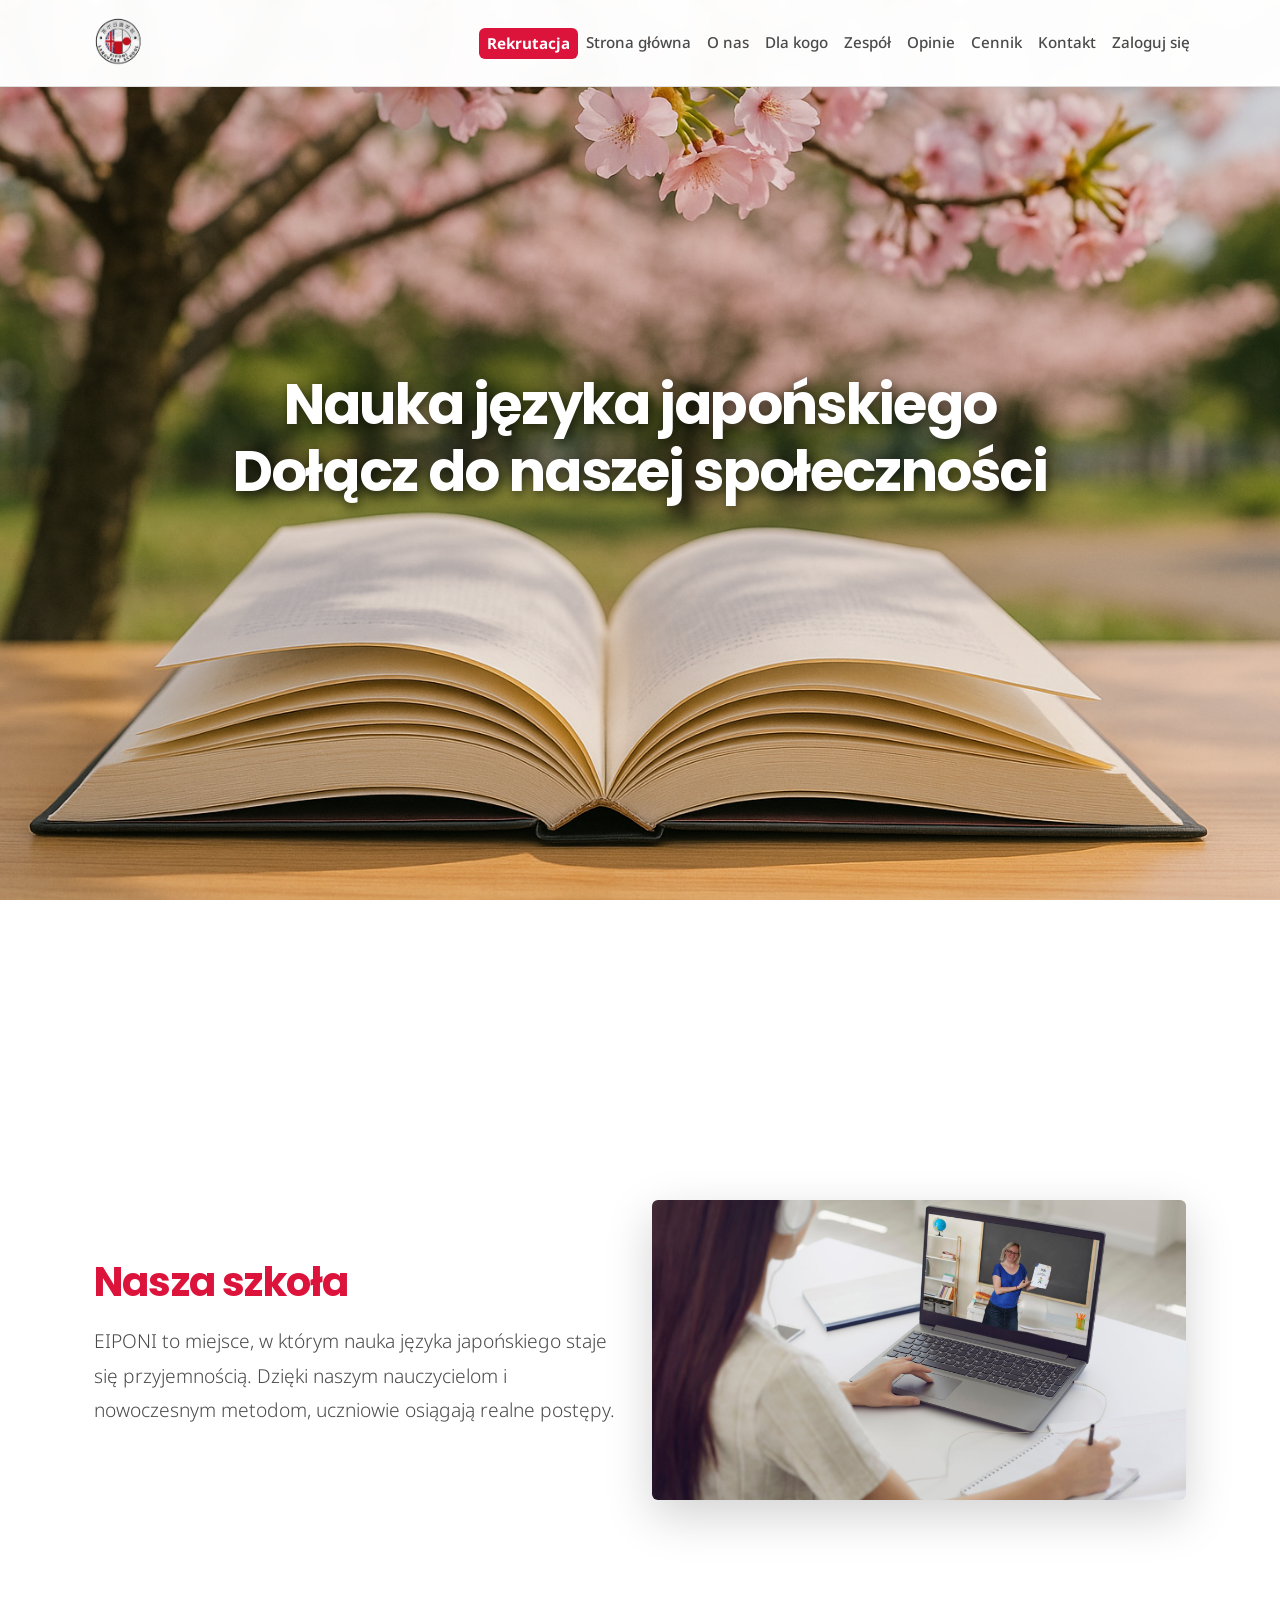
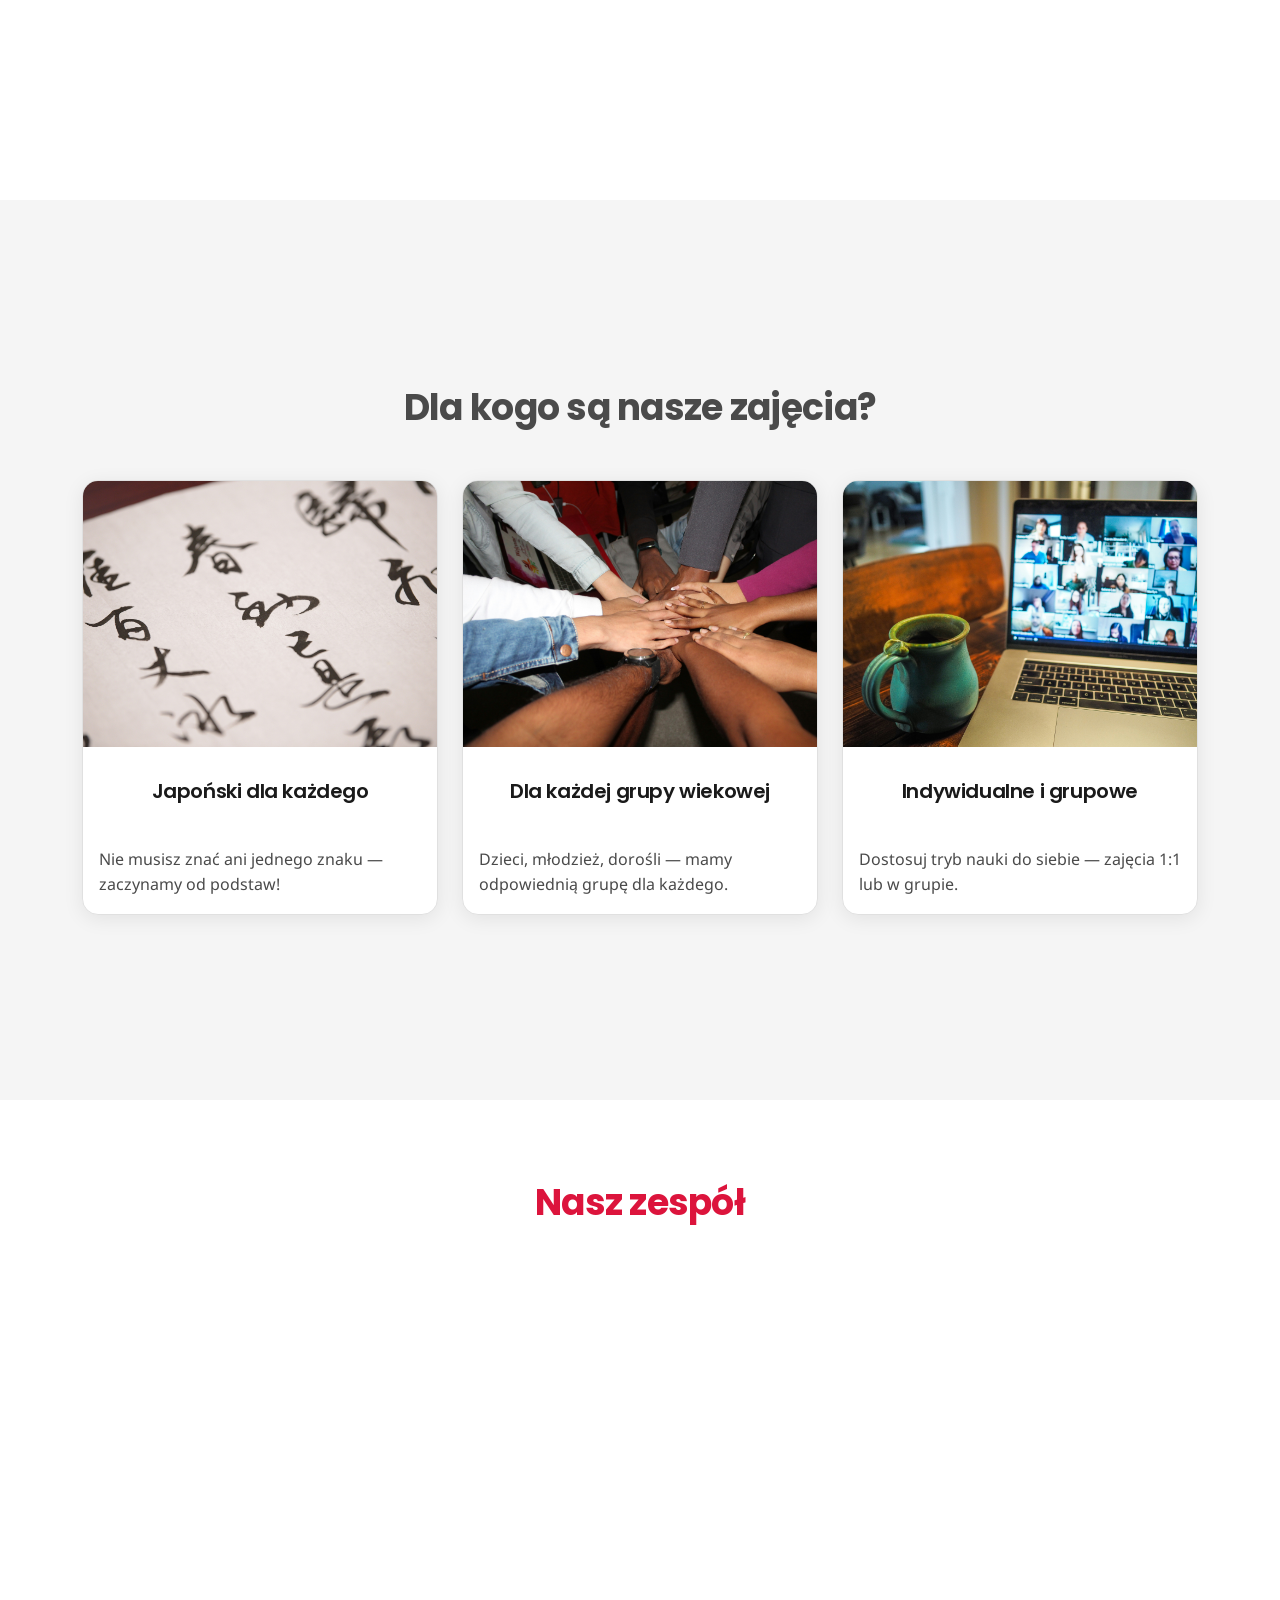
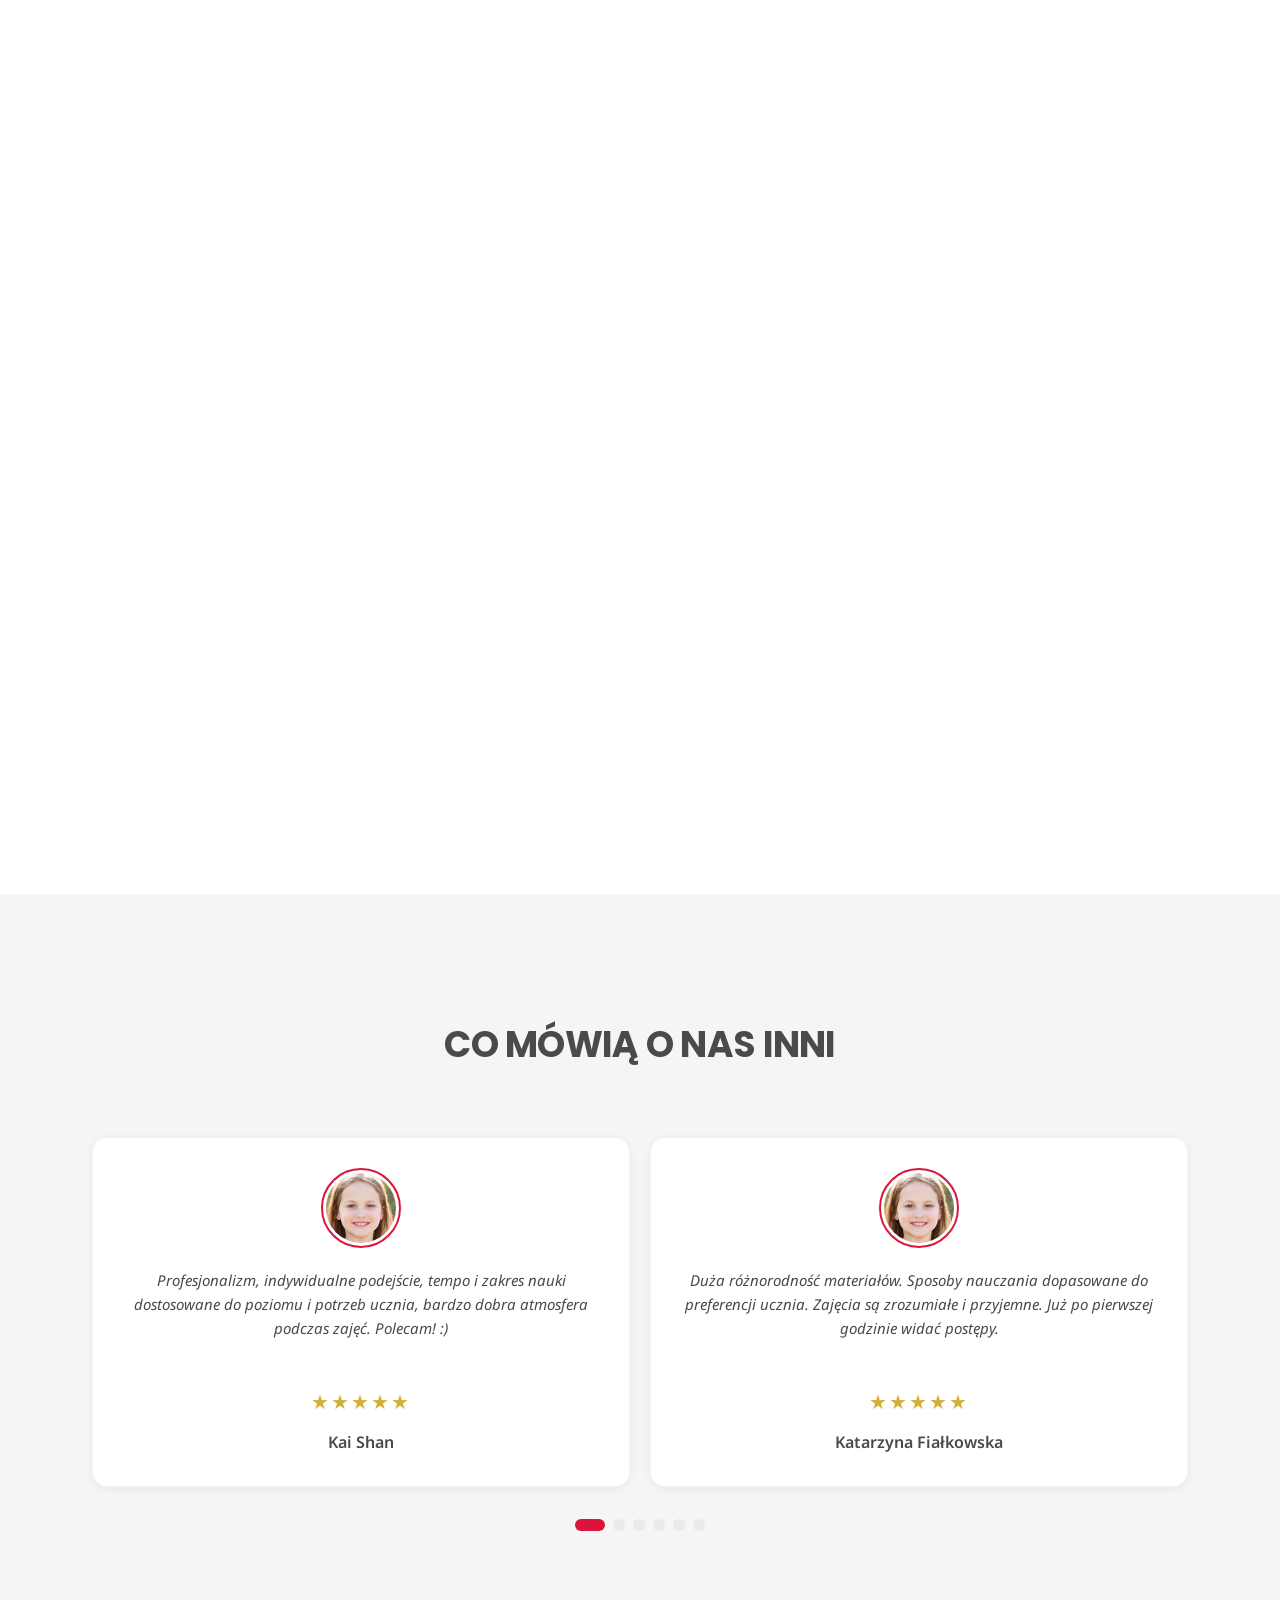
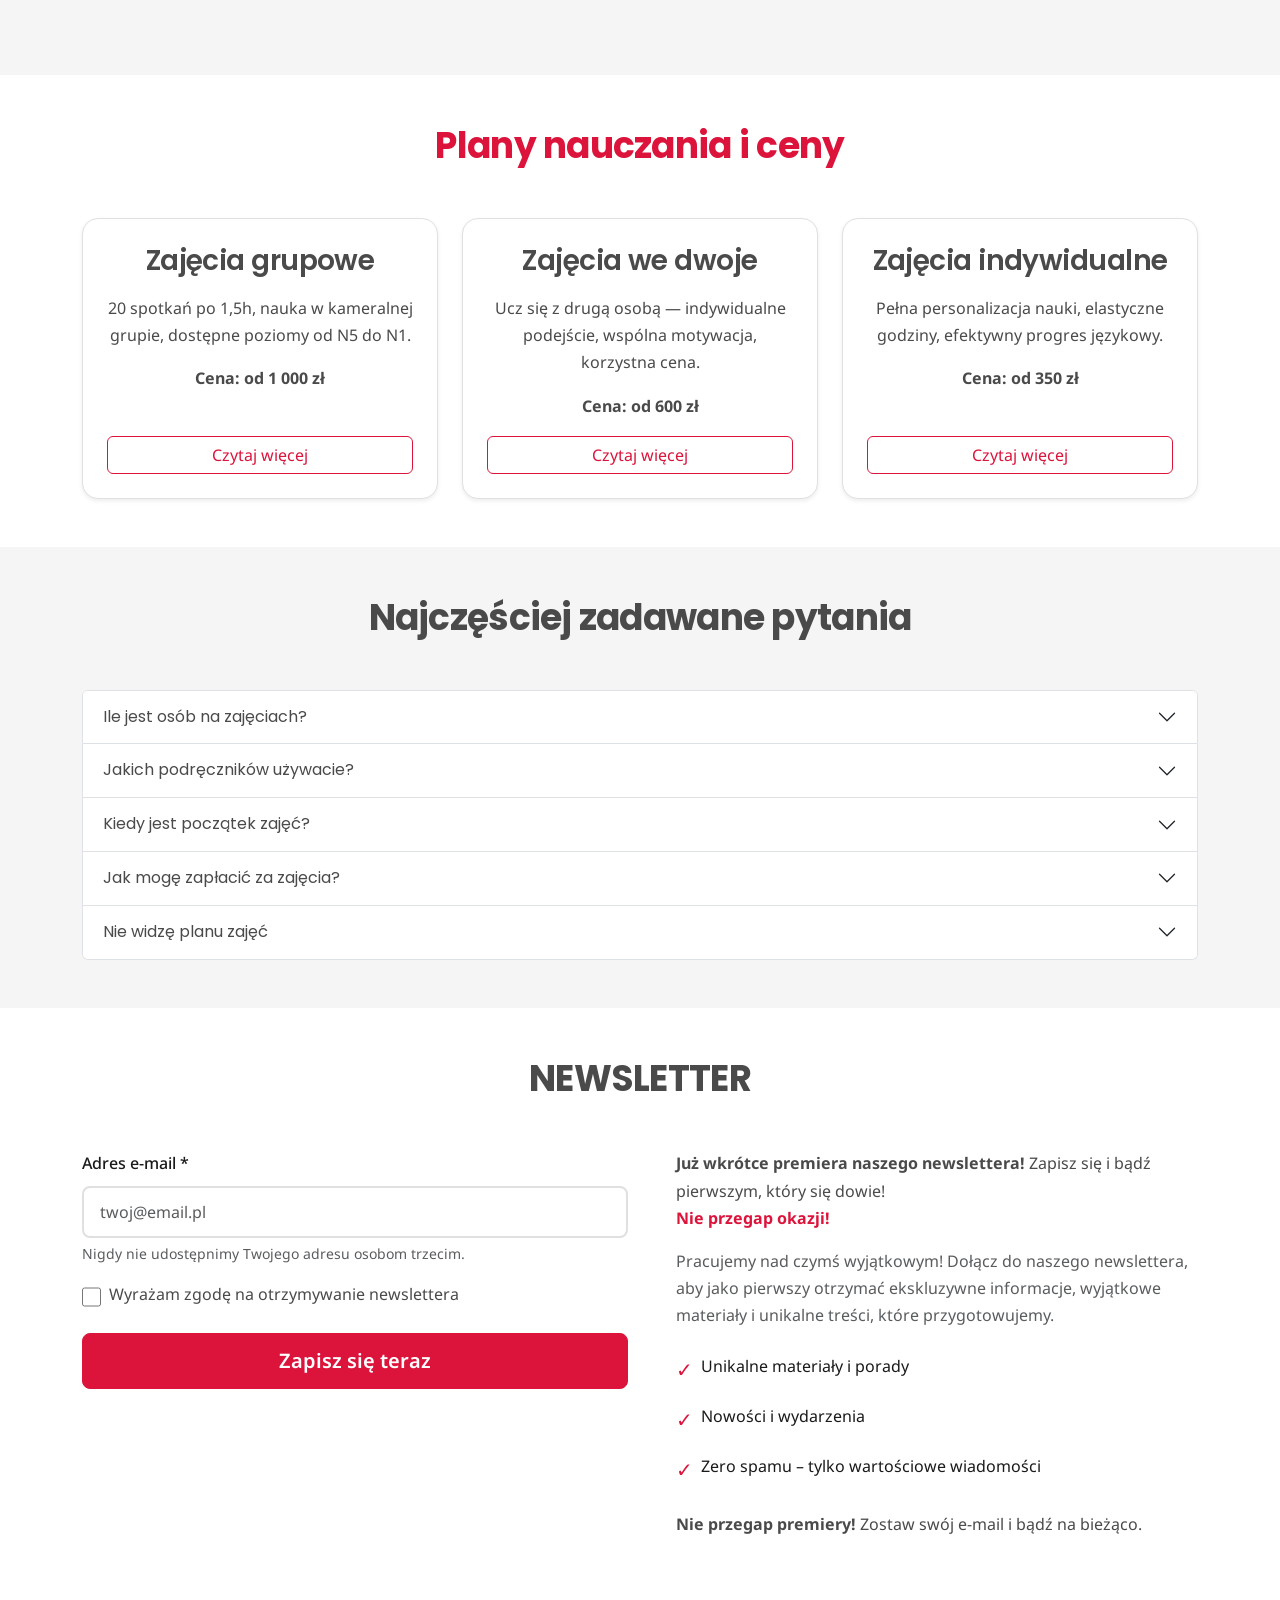
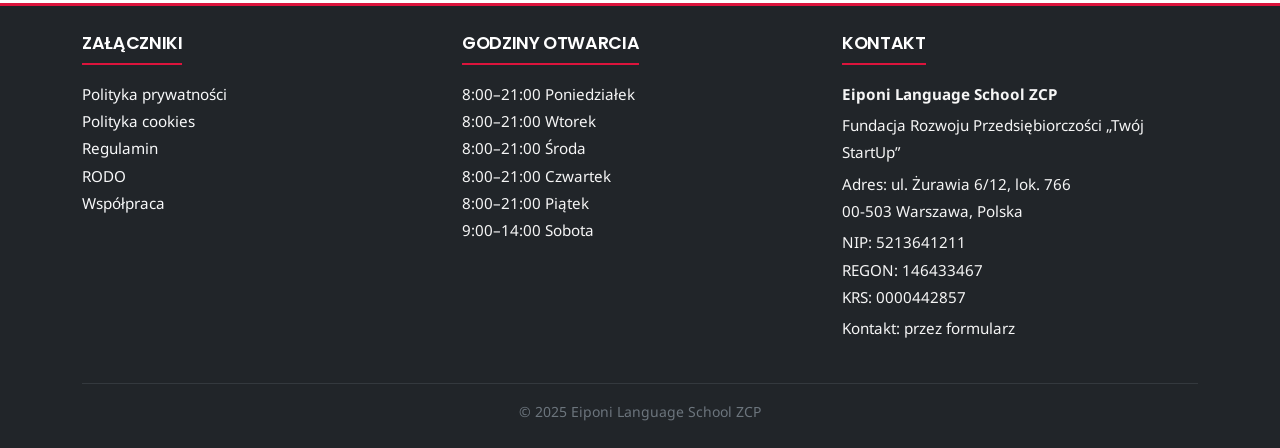
==== index.html @ 26496251 "Initial uploud" ====
<!DOCTYPE html>
<html lang="pl">
  <head>
    <meta charset="UTF-8" />
    <meta name="viewport" content="width=device-width, initial-scale=1.0" />
    <title>Eiponi.com</title>
    <link
      href="https://cdn.jsdelivr.net/npm/bootstrap@5.3.8/dist/css/bootstrap.min.css"
      rel="stylesheet"
      integrity="sha384-sRIl4kxILFvY47J16cr9ZwB07vP4J8+LH7qKQnuqkuIAvNWLzeN8tE5YBujZqJLB"
      crossorigin="anonymous"
    />
    <link
      href="https://cdn.jsdelivr.net/npm/swiper@11/swiper-bundle.min.css"
      rel="stylesheet"
    />

    <link href="https://unpkg.com/aos@2.3.1/dist/aos.css" rel="stylesheet" />
    <link rel="stylesheet" href="style.css" />
  </head>
  <body>
    <section id="" class="">
      <inner>
        <nav class="navbar navbar-expand-lg navbar-light fixed-top">
          <div class="container">
            <!-- Logo -->
            <a class="navbar-brand" href="index.html">
              <img src="img/logo1.png" alt="EIPONI" height="60" />
            </a>

            <!-- Hamburger ikona -->
            <button
              class="navbar-toggler"
              type="button"
              data-bs-toggle="collapse"
              data-bs-target="#navMenu"
              aria-controls="navMenu"
              aria-expanded="false"
              aria-label="Toggle navigation"
            >
              <span class="navbar-toggler-icon"></span>
            </button>

            <!-- Menu -->
            <div class="collapse navbar-collapse" id="navMenu">
              <ul class="navbar-nav ms-auto">
                <li class="nav-item">
                  <a class="nav-link nav-rekrutacja" href="grupowe.html"
                    >Rekrutacja</a
                  >
                </li>

                <li class="nav-item">
                  <a class="nav-link" href="#landing">Strona główna</a>
                </li>
                <li class="nav-item">
                  <a class="nav-link" href="#o-nas">O nas</a>
                </li>
                <li class="nav-item">
                  <a class="nav-link" href="#dla_kogo">Dla kogo</a>
                </li>
                <li class="nav-item">
                  <a class="nav-link" href="#zespol">Zespół</a>
                </li>
                <li class="nav-item">
                  <a class="nav-link" href="#opinie">Opinie</a>
                </li>
                <li class="nav-item">
                  <a class="nav-link" href="#cennik">Cennik</a>
                </li>

                <li class="nav-item">
                  <a class="nav-link" href="kontakt.html">Kontakt</a>
                </li>
                <li class="nav-item">
                  <a class="nav-link" href="#landing">Zaloguj się</a>
                </li>
              </ul>
            </div>
          </div>
        </nav>
      </inner>
    </section>
    <section
      id="landing"
      class="hero d-flex align-items-center justify-content-center text-center text-white min-vh-100"
    >
      <inner>
        <div class="container">
          <h1 class="display-4 fw-bold text-shadow">
            Nauka języka japońskiego<br />Dołącz do naszej społeczności
          </h1>
        </div>
      </inner>
    </section>

    <section
      id="o-nas"
      class="py-5 bg-white d-flex align-items-center min-vh-100 tlo1"
    >
      <inner class="container">
        <div class="container">
          <div class="row align-items-center">
            <!-- Tekst -->
            <div class="col-md-6 mb-4 mb-md-0">
              <h2 class="fw-bold mb-3">Nasza szkoła</h2>
              <p class="lead">
                EIPONI to miejsce, w którym nauka języka japońskiego staje się
                przyjemnością. Dzięki naszym nauczycielom i nowoczesnym metodom,
                uczniowie osiągają realne postępy.
              </p>
            </div>

            <!-- Zdjęcie -->
            <div class="col-md-6 text-center">
              <img
                src="img/ula.jpg"
                class="img-fluid rounded shadow-lg"
                alt="Książka pod drzewem sakury"
              />
            </div>
          </div>
        </div>
      </inner>
    </section>

    <section
      id="dla_kogo"
      class="py-5 min-vh-100 d-flex align-items-center justify-content-center bg-light"
    >
      <inner>
        <div class="container">
          <h2 class="text-center mb-5">Dla kogo są nasze zajęcia?</h2>
          <div class="row g-4">
            <!-- Karta 1 -->
            <div class="col-md-4" data-aos="fade-up" data-aos-delay="100">
              <div class="card h-100 text-center">
                <div class="ratio ratio-4x3">
                  <img
                    src="img/japonski_dla_kazdego.jpg"
                    class="object-fit-cover"
                    alt="Japoński dla każdego"
                  />
                </div>
                <div class="card-body">
                  <h5 class="card-title">Japoński dla każdego</h5>
                  <p class="card-text">
                    Nie musisz znać ani jednego znaku — zaczynamy od podstaw!
                  </p>
                </div>
              </div>
            </div>
            <!-- Karta 2 -->
            <div class="col-md-4" data-aos="fade-up" data-aos-delay="200">
              <div class="card h-100 text-center">
                <div class="ratio ratio-4x3">
                  <img
                    src="img/grupy_wiekowe.jpg"
                    class="object-fit-cover"
                    alt="Dla każdej grupy wiekowej"
                  />
                </div>
                <div class="card-body">
                  <h5 class="card-title">Dla każdej grupy wiekowej</h5>
                  <p class="card-text">
                    Dzieci, młodzież, dorośli — mamy odpowiednią grupę dla
                    każdego.
                  </p>
                </div>
              </div>
            </div>
            <!-- Karta 3 -->
            <div class="col-md-4" data-aos="fade-up" data-aos-delay="300">
              <div class="card h-100 text-center">
                <div class="ratio ratio-4x3">
                  <img
                    src="img/indywidualne_grupowe.jpg"
                    class="object-fit-cover"
                    alt="Zajęcia indywidualne i grupowe"
                  />
                </div>
                <div class="card-body">
                  <h5 class="card-title">Indywidualne i grupowe</h5>
                  <p class="card-text">
                    Dostosuj tryb nauki do siebie — zajęcia 1:1 lub w grupie.
                  </p>
                </div>
              </div>
            </div>
          </div>
        </div>
      </inner>
    </section>

    <section
      id="zespol"
      class="section-4 min-vh-100 bg-white d-flex align-items-center justify-content-center"
    >
      <inner>
        <div class="container">
          <h2 class="text-center">Nasz zespół</h2>
          <div class="row g-4">
            <!-- Osoba 1 -->
            <div
              class="col-sm-6 col-lg-4 col-xl-4 mx-auto"
              data-aos="fade-up"
              data-aos-delay="100"
            >
              <div class="card text-center h-100">
                <img
                  src="img/eriko.jpg"
                  class="rounded-circle mx-auto mb-3 team-photo"
                  alt="Anna Kowalska"
                />
                <div class="card-body">
                  <h5 class="card-title">Ula</h5>
                  <p class="text-muted mb-1">(PL, JP, EN)</p>
                  <p class="card-text small">
                    Cześć! Jestem absolwentką ekonomii Uniwersytetu
                    Warszawskiego i filologii orientalnej ze specjalizacją
                    japonistyka Uniwersytetu Jagiellońskiego. Odbyłam roczne
                    stypendium na Uniwersytecie Kobe. Od lat uczę w dowolnej
                    kombinacji języków: japońskiego, angielskiego i polskiego.
                    Lubię aikido i sushi. Mam nadzieję – do zobaczenia!
                  </p>
                </div>
              </div>
            </div>

            <!-- Osoba 2 -->
            <div
              class="col-sm-6 col-lg-4 col-xl-4 mx-auto"
              data-aos="fade-up"
              data-aos-delay="200"
            >
              <div class="card text-center h-100">
                <img
                  src="img/yui.jpg"
                  class="rounded-circle mx-auto mb-3 team-photo"
                  alt="Takeshi Nakamura"
                />
                <div class="card-body">
                  <h5 class="card-title">Ryo</h5>
                  <p class="text-muted mb-1">(JP, EN)</p>
                  <p class="card-text small">
                    Pochodzę z Miyazaki, od 2000 roku mieszkam w Polsce.
                    Interesuję się językami i kulturami obcymi. Skończyłam
                    studia w Stanach Zjednoczonych. Lubię gotować, uprawiać
                    sport, DIY i podróżować. A co Ty lubisz? Porozmawiajmy!
                  </p>
                </div>
              </div>
            </div>

            <!-- Osoba 3 -->
            <div
              class="col-sm-6 col-lg-4 col-xl-4 mx-auto"
              data-aos="fade-up"
              data-aos-delay="300"
            >
              <div class="card text-center h-100">
                <img
                  src="img/kenji.jpg"
                  class="rounded-circle mx-auto mb-3 team-photo"
                  alt="Eriko Tanaka"
                />
                <div class="card-body">
                  <h5 class="card-title">Martyna</h5>
                  <p class="text-muted mb-1">(PL, JP)</p>
                  <p class="card-text small">
                    Cześć! Z językiem japońskim mam styczność od 9 lat. W
                    międzyczasie uczestniczyłam w wymianie ze szkołą
                    Ritsumeikan, która znajduje się w Moriyamie, niedaleko
                    Kioto. Lubię podróże, japońską popkulturę i dobre jedzenie.
                    Do zobaczenia na zajęciach!
                  </p>
                </div>
              </div>
            </div>

            <!-- Osoba 4 -->
            <div
              class="col-sm-6 col-lg-4 col-xl-4 mx-auto"
              data-aos="fade-up"
              data-aos-delay="400"
            >
              <div class="card text-center h-100">
                <img
                  src="img/mai.jpg"
                  class="rounded-circle mx-auto mb-3 team-photo"
                  alt="Jan Nowak"
                />
                <div class="card-body">
                  <h5 class="card-title">Julia</h5>
                  <p class="text-muted mb-1">(PL, JP, EN)</p>
                  <p class="card-text small">
                    Jestem absolwentką japonistyki na Uniwersytecie Warszawskim
                    oraz po rocznej wymianie na Uniwersytecie Osaka. Posiadam
                    certyfikat N1. Należę do Stowarzyszenia Drogi Herbaty
                    Urasenke Sunshinkai, a w wolnych chwilach ćwiczę kaligrafię
                    japońską. Bardzo mnie cieszy, że mogę pomagać w przygodzie z
                    językiem japońskim i mam nadzieję, że będę mogła pomóc
                    również Tobie :)
                  </p>
                </div>
              </div>
            </div>

            <!-- Osoba 5 -->
            <div
              class="col-sm-6 col-lg-4 col-xl-4 mx-auto"
              data-aos="fade-up"
              data-aos-delay="400"
            >
              <div class="card text-center h-100">
                <img
                  src="img/takashi.jpg"
                  class="rounded-circle mx-auto mb-3 team-photo"
                  alt="Jan Nowak"
                />
                <div class="card-body">
                  <h5 class="card-title">Kasia</h5>
                  <p class="text-muted mb-1">(PL, JP, EN)</p>
                  <p class="card-text small">
                    Ukończyłam studia doktoranckie z lingwistyki języka
                    japońskiego na Uniwersytecie Osaka. Przez 10 lat mieszkałam
                    w Japonii najpierw studiując tam, a później pracując w
                    japońskiej agencji turystycznej w Tokio. W wolnych chwilach
                    gram na koto lub shamisenie albo oglądam anime lub dramy
                    japońskie. Mam nadzieję, że zarażę Was moją miłością do tego
                    kraju! :)
                  </p>
                </div>
              </div>
            </div>
          </div>
        </div>
      </inner>
    </section>

    <section id="opinie" class="bg-light">
      <inner>
        <div class="container text-center py-5">
          <h2 class="section-title mb-5">CO MÓWIĄ O NAS INNI</h2>

          <div class="row justify-content-center">
            <div class="col-12">
              <!-- Klasyczny Swiper -->
              <div class="swiper opinieSwiper">
                <div class="swiper-wrapper">
                  <!-- SLIDE 1 -->
                  <div class="swiper-slide d-flex justify-content-center">
                    <div class="testimonial-card">
                      <img
                        src="img/kenji.jpg"
                        class="testimonial-avatar"
                        alt="Avatar"
                      />
                      <p class="testimonial-quote">
                        Profesjonalizm, indywidualne podejście, tempo i zakres
                        nauki dostosowane do poziomu i potrzeb ucznia, bardzo
                        dobra atmosfera podczas zajęć. Polecam! :)
                      </p>
                      <div class="testimonial-rating">★★★★★</div>
                      <p class="testimonial-author">Kai Shan</p>
                    </div>
                  </div>

                  <!-- SLIDE 2 -->
                  <div class="swiper-slide d-flex justify-content-center">
                    <div class="testimonial-card">
                      <img
                        src="img/kenji.jpg"
                        class="testimonial-avatar"
                        alt="Avatar"
                      />
                      <p class="testimonial-quote">
                        Duża różnorodność materiałów. Sposoby nauczania
                        dopasowane do preferencji ucznia. Zajęcia są zrozumiałe
                        i przyjemne. Już po pierwszej godzinie widać postępy.
                      </p>
                      <div class="testimonial-rating">★★★★★</div>
                      <p class="testimonial-author">Katarzyna Fiałkowska</p>
                    </div>
                  </div>

                  <!-- SLIDE 3 -->
                  <div class="swiper-slide d-flex justify-content-center">
                    <div class="testimonial-card">
                      <img
                        src="img/kenji.jpg"
                        class="testimonial-avatar"
                        alt="Avatar"
                      />
                      <p class="testimonial-quote">
                        Indywidualne podejście do ucznia, elastyczne godziny
                        lekcji, a także bardzo przyjętne ceny. Dodatkowym atutem
                        jest przyjazna i miła atmosfera :D
                      </p>
                      <div class="testimonial-rating">★★★★★</div>
                      <p class="testimonial-author">Aleksandra Lerchossek</p>
                    </div>
                  </div>

                  <!-- SLIDE 4 (powtórka 1) -->
                  <div class="swiper-slide d-flex justify-content-center">
                    <div class="testimonial-card">
                      <img
                        src="img/kenji.jpg"
                        class="testimonial-avatar"
                        alt="Avatar"
                      />
                      <p class="testimonial-quote">
                        Profesjonalizm, indywidualne podejście, tempo i zakres
                        nauki dostosowane do poziomu i potrzeb ucznia, bardzo
                        dobra atmosfera podczas zajęć. Polecam! :)
                      </p>
                      <div class="testimonial-rating">★★★★★</div>
                      <p class="testimonial-author">Kai Shan</p>
                    </div>
                  </div>

                  <!-- SLIDE 5 (powtórka 2) -->
                  <div class="swiper-slide d-flex justify-content-center">
                    <div class="testimonial-card">
                      <img
                        src="img/kenji.jpg"
                        class="testimonial-avatar"
                        alt="Avatar"
                      />
                      <p class="testimonial-quote">
                        Duża różnorodność materiałów. Sposoby nauczania
                        dopasowane do preferencji ucznia. Zajęcia są zrozumiałe
                        i przyjemne. Już po pierwszej godzinie widać postępy.
                      </p>
                      <div class="testimonial-rating">★★★★★</div>
                      <p class="testimonial-author">Katarzyna Fiałkowska</p>
                    </div>
                  </div>

                  <!-- SLIDE 6 (powtórka 3) -->
                  <div class="swiper-slide d-flex justify-content-center">
                    <div class="testimonial-card">
                      <img
                        src="img/kenji.jpg"
                        class="testimonial-avatar"
                        alt="Avatar"
                      />
                      <p class="testimonial-quote">
                        Indywidualne podejście do ucznia, elastyczne godziny
                        lekcji, a także bardzo przyjętne ceny. Dodatkowym atutem
                        jest przyjazna i miła atmosfera :D
                      </p>
                      <div class="testimonial-rating">★★★★★</div>
                      <p class="testimonial-author">Aleksandra Lerchossek</p>
                    </div>
                  </div>
                </div>

                <!-- Paginacja -->
                <div class="swiper-pagination"></div>
              </div>
              <!-- /Swiper -->
            </div>
          </div>
        </div>
      </inner>
    </section>

    <section id="cennik" class="py-5 bg-white">
      <inner>
        <div class="container">
          <h2 class="text-center mb-5">Plany nauczania i ceny</h2>
          <div class="row g-4">
            <div class="col-md-4">
              <div class="card h-100 shadow-sm p-4 text-center">
                <h3 class="mb-3">Zajęcia grupowe</h3>
                <p>
                  20 spotkań po 1,5h, nauka w kameralnej grupie, dostępne
                  poziomy od N5 do N1.
                </p>
                <p class="fw-bold text-primary">Cena: od 1 000 zł</p>
                <a href="grupowe.html" class="btn btn-outline-primary mt-auto"
                  >Czytaj więcej</a
                >
              </div>
            </div>

            <div class="col-md-4">
              <div class="card h-100 shadow-sm p-4 text-center">
                <h3 class="mb-3">Zajęcia we dwoje</h3>
                <p>
                  Ucz się z drugą osobą — indywidualne podejście, wspólna
                  motywacja, korzystna cena.
                </p>
                <p class="fw-bold text-primary">Cena: od 600 zł</p>
                <a href="dwoje.html" class="btn btn-outline-primary mt-auto"
                  >Czytaj więcej</a
                >
              </div>
            </div>

            <div class="col-md-4">
              <div class="card h-100 shadow-sm p-4 text-center">
                <h3 class="mb-3">Zajęcia indywidualne</h3>
                <p>
                  Pełna personalizacja nauki, elastyczne godziny, efektywny
                  progres językowy.
                </p>
                <p class="fw-bold text-primary">Cena: od 350 zł</p>
                <a
                  href="indywidualne.html"
                  class="btn btn-outline-primary mt-auto"
                  >Czytaj więcej</a
                >
              </div>
            </div>
          </div>
        </div>
      </inner>
    </section>

    <section id="" class="section-faq py-5 bg-light">
      <inner>
        <div class="container">
          <h2 class="text-center mb-5">Najczęściej zadawane pytania</h2>
          <div class="accordion" id="faqAccordion">
            <!-- Pytanie 1 -->
            <div class="accordion-item">
              <h2 class="accordion-header" id="heading1">
                <button
                  class="accordion-button collapsed"
                  type="button"
                  data-bs-toggle="collapse"
                  data-bs-target="#collapse1"
                  aria-expanded="false"
                  aria-controls="collapse1"
                >
                  Ile jest osób na zajęciach?
                </button>
              </h2>
              <div
                id="collapse1"
                class="accordion-collapse collapse"
                aria-labelledby="heading1"
                data-bs-parent="#faqAccordion"
              >
                <div class="accordion-body">
                  W zależności od wybranego planu zajęcia mogą być indywidualne,
                  w parze lub grupowe. Zajęcia indywidualne to 1 na 1 z
                  nauczycielem. Zajęcia w parze to 2 osoby i 1 nauczyciel.
                  Liczba osób na zajęciach grupowych zależy od wybranej grupy,
                  ale maksymalnie wynosi 6.
                </div>
              </div>
            </div>

            <!-- Pytanie 2 -->
            <div class="accordion-item">
              <h2 class="accordion-header" id="heading2">
                <button
                  class="accordion-button collapsed"
                  type="button"
                  data-bs-toggle="collapse"
                  data-bs-target="#collapse2"
                  aria-expanded="false"
                  aria-controls="collapse2"
                >
                  Jakich podręczników używacie?
                </button>
              </h2>
              <div
                id="collapse2"
                class="accordion-collapse collapse"
                aria-labelledby="heading2"
                data-bs-parent="#faqAccordion"
              >
                <div class="accordion-body">
                  Podręczniki wykorzystywane podczas zajęć są dopasowane do
                  poziomu danego planu. Używamy serii Genki, New Approach i
                  materiałów własnych. Uczestnik nie musi kupować podręcznika.
                  Wszystko jest wyjaśniane w trakcie zajęć, wystarczy być na
                  zajęciach.
                </div>
              </div>
            </div>

            <!-- Pytanie 3 -->
            <div class="accordion-item">
              <h2 class="accordion-header" id="heading3">
                <button
                  class="accordion-button collapsed"
                  type="button"
                  data-bs-toggle="collapse"
                  data-bs-target="#collapse3"
                  aria-expanded="false"
                  aria-controls="collapse3"
                >
                  Kiedy jest początek zajęć?
                </button>
              </h2>
              <div
                id="collapse3"
                class="accordion-collapse collapse"
                aria-labelledby="heading3"
                data-bs-parent="#faqAccordion"
              >
                <div class="accordion-body">
                  Zajęcia indywidualne i w parze można rozpocząć w dowolnym
                  momencie. Zajęcia grupowe odbywają się według kalendarza roku
                  akademickiego. Do zajęć grupowych można dołączyć w trakcie
                  semestru po wcześniejszej konsultacji.
                </div>
              </div>
            </div>

            <!-- Pytanie 4 -->
            <div class="accordion-item">
              <h2 class="accordion-header" id="heading4">
                <button
                  class="accordion-button collapsed"
                  type="button"
                  data-bs-toggle="collapse"
                  data-bs-target="#collapse4"
                  aria-expanded="false"
                  aria-controls="collapse4"
                >
                  Jak mogę zapłacić za zajęcia?
                </button>
              </h2>
              <div
                id="collapse4"
                class="accordion-collapse collapse"
                aria-labelledby="heading3"
                data-bs-parent="#faqAccordion"
              >
                <div class="accordion-body">
                  Po złożeniu zamówienia wyświetla się okienko z fakturą
                  proforma, w której są dane do przelewu, oraz opcją wybrania
                  płatności poprzez PayPal lub płatności kartą. Zatem są trzy
                  możliwości: przelew, PayPal, karta.
                </div>
              </div>
            </div>

            <!-- Pytanie 5 -->
            <div class="accordion-item">
              <h2 class="accordion-header" id="heading5">
                <button
                  class="accordion-button collapsed"
                  type="button"
                  data-bs-toggle="collapse"
                  data-bs-target="#collapse5"
                  aria-expanded="false"
                  aria-controls="collapse5"
                >
                  Nie widzę planu zajęć
                </button>
              </h2>
              <div
                id="collapse5"
                class="accordion-collapse collapse"
                aria-labelledby="heading3"
                data-bs-parent="#faqAccordion"
              >
                <div class="accordion-body">
                  Plan zajęć jest dostępny po zalogowaniu się.
                </div>
              </div>
            </div>
          </div>
        </div>
      </inner>
    </section>

    <section id="" class="newsletter-signup py-5 bg-white">
      <inner>
        <div class="container">
          <h2 class="text-center mb-5 fw-bold text-uppercase ls-wide">
            Newsletter
          </h2>

          <div class="row g-4">
            <!-- Lewa kolumna - Formularz -->
            <div class="col-lg-6">
              <form class="newsletter-form" novalidate>
                <!-- Pole e-mail -->
                <div class="mb-3">
                  <label for="newsletter-email" class="form-label"
                    >Adres e-mail *</label
                  >
                  <input
                    type="email"
                    class="form-control form-control-lg"
                    id="newsletter-email"
                    name="email"
                    placeholder="twoj@email.pl"
                    required
                  />
                  <div class="form-text">
                    Nigdy nie udostępnimy Twojego adresu osobom trzecim.
                  </div>
                </div>

                <!-- Honeypot (ukryte pole dla botów - NIE USUWAJ!) -->
                <input
                  type="text"
                  name="website"
                  class="visually-hidden"
                  tabindex="-1"
                  autocomplete="off"
                />

                <!-- Checkbox zgody -->
                <div class="mb-4">
                  <div class="form-check position-relative">
                    <label
                      class="form-check-label d-flex align-items-center"
                      style="cursor: pointer; pointer-events: auto"
                    >
                      <input
                        class="form-check-input me-2"
                        type="checkbox"
                        id="newsletter-consent"
                        name="consent"
                        required
                        style="pointer-events: auto"
                      />
                      Wyrażam zgodę na otrzymywanie newslettera
                    </label>
                  </div>
                </div>

                <!-- Przycisk -->
                <div class="d-grid">
                  <button class="btn btn-success btn-lg" type="submit">
                    Zapisz się teraz
                  </button>
                </div>
              </form>
            </div>

            <!-- Prawa kolumna - Tekst informacyjny -->
            <div class="col-lg-6">
              <div class="ps-lg-4">
                <p class="mb-3">
                  <strong>Już wkrótce premiera naszego newslettera!</strong>
                  Zapisz się i bądź pierwszym, który się dowie!<br />
                  <span class="text-danger fw-bold">Nie przegap okazji!</span>
                </p>

                <p class="mb-4 text-muted">
                  Pracujemy nad czymś wyjątkowym! Dołącz do naszego newslettera,
                  aby jako pierwszy otrzymać ekskluzywne informacje, wyjątkowe
                  materiały i unikalne treści, które przygotowujemy.
                </p>

                <!-- Lista korzyści -->
                <ul class="list-unstyled">
                  <li class="d-flex align-items-start mb-3">
                    <span class="text-success me-2 fs-5">✓</span>
                    <span>Unikalne materiały i porady</span>
                  </li>
                  <li class="d-flex align-items-start mb-3">
                    <span class="text-success me-2 fs-5">✓</span>
                    <span>Nowości i wydarzenia</span>
                  </li>
                  <li class="d-flex align-items-start mb-3">
                    <span class="text-success me-2 fs-5">✓</span>
                    <span>Zero spamu – tylko wartościowe wiadomości</span>
                  </li>
                </ul>

                <p class="mt-4">
                  <strong>Nie przegap premiery!</strong> Zostaw swój e-mail i
                  bądź na bieżąco.
                </p>
              </div>
            </div>
          </div>
        </div>
      </inner>
    </section>

    <section id="footer" class="">
      <inner>
        <footer class="bg-dark text-light py-4">
          <div class="container">
            <div class="row">
              <!-- Kolumna 1 -->
              <div class="col-md-4 mb-3">
                <h5 class="text-uppercase mb-3">Załączniki</h5>
                <ul class="list-unstyled">
                  <li>
                    <a href="#" class="text-light text-decoration-none"
                      >Polityka prywatności</a
                    >
                  </li>
                  <li>
                    <a href="#" class="text-light text-decoration-none"
                      >Polityka cookies</a
                    >
                  </li>
                  <li>
                    <a href="#" class="text-light text-decoration-none"
                      >Regulamin</a
                    >
                  </li>
                  <li>
                    <a href="#" class="text-light text-decoration-none">RODO</a>
                  </li>
                  <li>
                    <a
                      href="footer_kontakt.html"
                      class="text-light text-decoration-none"
                      >Współpraca</a
                    >
                  </li>
                </ul>
              </div>
              <!-- Kolumna 2 -->
              <div class="col-md-4 mb-3">
                <h5 class="text-uppercase mb-3">Godziny otwarcia</h5>
                <ul class="list-unstyled">
                  <li>8:00–21:00 Poniedziałek</li>
                  <li>8:00–21:00 Wtorek</li>
                  <li>8:00–21:00 Środa</li>
                  <li>8:00–21:00 Czwartek</li>
                  <li>8:00–21:00 Piątek</li>
                  <li>9:00–14:00 Sobota</li>
                </ul>
              </div>
              <!-- Kolumna 3 -->
              <div class="col-md-4 mb-3">
                <h5 class="text-uppercase mb-3">Kontakt</h5>
                <p class="mb-1"><strong>Eiponi Language School ZCP</strong></p>
                <p class="mb-1">
                  Fundacja Rozwoju Przedsiębiorczości „Twój StartUp”
                </p>
                <p class="mb-1">
                  Adres: ul. Żurawia 6/12, lok. 766<br />00-503 Warszawa, Polska
                </p>
                <p class="mb-1">
                  NIP: 5213641211<br />REGON: 146433467<br />KRS: 0000442857
                </p>
                <p class="mb-0">Kontakt: przez formularz</p>
              </div>
            </div>
            <hr class="border-secondary mt-4" />
            <div class="text-center small text-secondary">
              © 2025 Eiponi Language School ZCP
            </div>
          </div>
        </footer>
      </inner>
    </section>
    <script
      src="https://cdn.jsdelivr.net/npm/bootstrap@5.3.8/dist/js/bootstrap.bundle.min.js"
      integrity="sha384-FKyoEForCGlyvwx9Hj09JcYn3nv7wiPVlz7YYwJrWVcXK/BmnVDxM+D2scQbITxI"
      crossorigin="anonymous"
    ></script>
    <script src="https://cdn.jsdelivr.net/npm/swiper@11/swiper-bundle.min.js"></script>
    <script src="https://unpkg.com/aos@2.3.1/dist/aos.js"></script>
    <script src="script.js"></script>
  </body>
</html>
---- style.css ----
/* ============================================
   EIPONI LANGUAGE SCHOOL - KOMPLETNY STYLESHEET
   Kolory dopasowane do loga EIPONI
============================================ */

/* IMPORTY CZCIONEK */
@import url('https://fonts.googleapis.com/css2?family=Noto+Sans:wght@300;400;500;600;700&display=swap');
@import url('https://fonts.googleapis.com/css2?family=Poppins:wght@400;500;600;700;800&display=swap');
@import url('https://fonts.googleapis.com/css2?family=Zen+Kaku+Gothic+New:wght@400;500;700&display=swap');

/* ZMIENNE KOLORÓW - PALETA LOGA EIPONI */
:root {
  /* Kolory główne z loga */
  --eiponi-red: #DC143C;           /* Czerwony z flag Polski i Japonii */
  --eiponi-red-light: #FF6B6B;     /* Jasny czerwony */
  --eiponi-red-pale: #FFE5E5;      /* Bardzo jasny czerwony */
  --eiponi-red-dark: #B01030;      /* Ciemny czerwony */
  --eiponi-red-dark-logo: #c30f1b;       /* czerwony z loga */
  --eiponi-red-light-logo: #e91120;       /* jasny czerwony z loga */

  
  --eiponi-navy: #00247D;          /* Granatowy z flagi brytyjskiej */
  --eiponi-navy-light: #1E3A8A;    /* Jasny granatowy */
  --eiponi-navy-pale: #E0E7FF;     /* Bardzo jasny granatowy */
   --eiponi-navy-logo: #434b92;          /* Granatowy z flagi brytyjskiej z loga */
   --eiponi-navy-light-logo: #545eb8;    /* Jasny granatowy z loga */

  
  --white: #FFFFFF;
  --cream: #FFF9F5;
  --paper: #F8F6F4;
  --gray-light: #F5F5F5;
  --gray-medium: #E0E0E0;
  --gray-dark: #6C757D;
  --gray-logo: #dedede; /* szary z loga */  
  
  --text-primary: #1A1A1A;
  --text-secondary: #4A4A4A;
  --text-muted: #6C757D;
  
  --accent-gold: #D4AF37;
  --accent-green: #198754;
  --accent-blue: #0D6EFD;
  
  --shadow-soft: 0 2px 8px rgba(0, 0, 0, 0.06);
  --shadow-medium: 0 4px 20px rgba(0, 0, 0, 0.08);
  --shadow-strong: 0 8px 25px rgba(0, 0, 0, 0.12);
  --shadow-eiponi: 0 0 15px rgba(220, 20, 60, 0.25);

  --color-bg:#FFF6F0;          /* Warm cream background */
  --color-bg-alt:#FFF9F6;      /* Subtle warm tint */
}

/* RESET I PODSTAWY */
* {
  margin: 0;
  padding: 0;
  box-sizing: border-box;
}

body {
  font-family: 'Noto Sans', -apple-system, BlinkMacSystemFont, 'Segoe UI', sans-serif;
  font-size: 16px;
  line-height: 1.7;
  color: var(--text-primary);
  background-color: var(--white);
  -webkit-font-smoothing: antialiased;
  -moz-osx-font-smoothing: grayscale;
}

h1, h2, h3, h4, h5, h6 {
  font-family: 'Poppins', 'Noto Sans', sans-serif;
  font-weight: 700;
  line-height: 1.3;
  color: var(--text-secondary);
  letter-spacing: -0.02em;
}

h1 { font-size: 3rem; font-weight: 800; }
h2 { font-size: 2.25rem; font-weight: 700; }
h3 { font-size: 1.75rem; font-weight: 600; }
h4 { font-size: 1.375rem; font-weight: 600; }
h5 { font-size: 1.125rem; font-weight: 600; }

p {
  font-family: 'Noto Sans', sans-serif;
  color: var(--text-secondary);
  line-height: 1.7;
}

/* ============================================
   NAVBAR
============================================ */
.navbar {
  background-color: rgba(255, 255, 255, 0.98);
  box-shadow: var(--shadow-soft);
  border-bottom: 1px solid var(--gray-medium);
  backdrop-filter: blur(10px);
}

.navbar-nav .nav-link {
  color: var(--text-secondary);
  font-weight: 500;
  font-size: 0.95rem;
  padding: 0.5rem 1rem;
  transition: color 0.3s ease, transform 0.3s ease;
}

.navbar-nav .nav-link:hover {
  color: var(--eiponi-red-dark-logo);
  transform: translateY(-2px);
}

.navbar-brand {
  transition: transform 0.3s ease;
}

.navbar-brand:hover {
  transform: scale(1.05);
}

/* Wyróżniony link w navbarze */
.nav-rekrutacja {
  background-color: var(--eiponi-red);
  color: white !important;
  font-weight: 700 !important;
  border-radius: 6px;
  margin-left: 10px;
  line-height: 1;
  display: inline-block;
}

/* Hover */
.nav-rekrutacja:hover {
  background-color: var(--eiponi-red-dark);
  color: white !important;
  transform: translateY(-2px);
}

/* W wersji mobilnej – większa widoczność */
.navbar .nav-rekrutacja {
  margin-top: 6px;
}


/* ============================================
   SEKCJA: LANDING PAGE / HERO (#landing)
============================================ */
#landing.hero {
  background: linear-gradient(rgba(0, 0, 0, 0.1), rgba(0, 0, 0, 0.03)), 
              url("img/sakura_sekcja1.png") no-repeat center center;
  background-size: cover;
  background-attachment: fixed;
  color: var(--white);
  min-height: 100vh;
}

#landing h1 {
  color: var(--white);
  font-size: 3.5rem;
  font-weight: 800;
  letter-spacing: -0.03em;
  margin-bottom: 1.5rem;
}

.text-shadow {
  text-shadow: 2px 4px 12px rgba(0, 0, 0, 0.6);
}

/* ============================================
   SEKCJA: O NAS (#o-nas)
============================================ */
#o-nas {
  background-color: var(--white);
  padding: 5rem 0;
}

#o-nas h2 {
  color: var(--eiponi-red);
  font-size: 2.5rem;
  margin-bottom: 1.5rem;
  font-weight: 700;
}

#o-nas .lead {
  color: var(--text-secondary);
  font-size: 1.2rem;
  line-height: 1.8;
}

#o-nas img {
  border-radius: 15px;
  box-shadow: var(--shadow-medium);
  transition: transform 0.3s ease;
}

#o-nas img:hover {
  transform: scale(1.02);
}

/* ============================================
   SEKCJA: DLA KOGO (#dla_kogo)
============================================ */
#dla_kogo {
  padding: 5rem 0;
}

#dla_kogo h2 {
  color: var(--text-secondary);
  font-size: 2.25rem;
  font-weight: 700;
  margin-bottom: 3rem;
}

#dla_kogo .card {   
  overflow: hidden;
}


#dla_kogo .card-title { 
  
  margin-top: 1rem;
}


#dla_kogo .ratio img {
  transition: transform 0.3s ease;
}

#dla_kogo .card:hover .ratio img {
  transform: scale(1.05);
}

/* ============================================
   SEKCJA: ZESPÓŁ (#zespol)
============================================ */
#zespol {
  background-color: var(--white);
  padding: 5rem 0;
}

#zespol h2 {
  color: var(--eiponi-red);
  font-size: 2.25rem;
  font-weight: 700;
  margin-bottom: 5rem;
}

#zespol .card {  
  padding: 1rem 0;
}


#zespol .card-title {
  margin-bottom: 0.5rem;
}

#zespol .text-muted {
  font-size: 0.9rem;
  color: var(--gray-dark);
  font-style: italic;
}



/* Zdjęcia zespołu */
.team-photo {
  width: 120px;
  height: 120px;
  object-fit: cover;
  object-position: center;
  border: 2px solid var(--eiponi-red);
  padding: 3px;
  border-radius: 50%;
  transition: transform 0.3s ease, box-shadow 0.3s ease;
}

.team-photo:hover {
  transform: scale(1.08);
  box-shadow: var(--shadow-eiponi);
}

/* ============================================
   SEKCJA: OPINIE (#opinie)
============================================ */
#opinie {
  padding: 5rem 0;
}

#opinie .bg-light {
  background-color: transparent !important;
}

#opinie h2 {
  color: var(--text-secondary);
  font-size: 2.25rem;
  font-weight: 700;
  margin-bottom: 3rem;
}

.section-title {
  font-size: 2.25rem;
  font-weight: 700;
  color: var(--text-primary);
  margin-bottom: 40px;
}

.opinieSwiper {
  width: 100%;
  padding: 20px 10px 60px 10px;
}


.swiper-slide {
  height: auto;
  display: flex;
  align-items: stretch;
}

.testimonial-card {
  background: var(--white);
  border-radius: 15px;
  padding: 30px;
  box-shadow: var(--shadow-soft);
  text-align: center;
  display: flex;
  flex-direction: column;
  align-items: center;
  width: 100%;
  min-height: 350px;
  border: 1px solid var(--gray-light);
  transition: all 0.3s ease;
}

.testimonial-card:hover {
  box-shadow: var(--shadow-medium);
  transform: translateY(-5px);
  border-color: var(--eiponi-red-light);
}

.testimonial-avatar {
  width: 80px;
  height: 80px;
  border-radius: 50%;
  object-fit: cover;
  margin-bottom: 20px;
  flex-shrink: 0;
  border: 2px solid var(--eiponi-red);
  padding: 3px;
}

.testimonial-quote {
  font-size: 15px;
  line-height: 1.6;
  color: var(--text-secondary);
  margin-bottom: 20px;
  text-align: center;
  flex-grow: 1;
  font-style: italic;
}

.testimonial-rating {
  color: var(--accent-gold);
  font-size: 20px;
  margin-bottom: 10px;
  flex-shrink: 0;
  letter-spacing: 2px;
}

.testimonial-author {
  font-weight: 600;
  color: var(--text-secondary);
  margin: 0;
  font-size: 16px;
  flex-shrink: 0;
}

.swiper-pagination-bullet {
  width: 12px;
  height: 12px;
  background: var(--gray-medium);
  opacity: 0.5;
  transition: all 0.3s ease;
}

.swiper-pagination-bullet-active {
  background: var(--eiponi-red);
  opacity: 1;
  width: 30px;
  border-radius: 6px;
}

/* ============================================
   SEKCJA: CENNIK (#cennik)
============================================ */
#cennik {
  background-color: var(--white);
  padding: 5rem 0;
}

#cennik h2 {
  color: var(--eiponi-red);
  font-size: 2.25rem;
  font-weight: 700;
  margin-bottom: 3rem;
}

.plan-card {
  border: 2px solid var(--gray-medium);
  border-radius: 15px;
  padding: 2rem;
  text-align: center;
  background-color: var(--white);
  box-shadow: var(--shadow-soft);
  transition: all 0.3s ease;
  height: 100%;
  display: flex;
  flex-direction: column;
}

.plan-card:hover {
  transform: translateY(-8px);
  box-shadow: var(--shadow-medium);
  border-color: var(--eiponi-red);
}

.plan-card h3 {
  color: var(--eiponi-red);
  font-size: 1.5rem;
  font-weight: 700;
  margin-bottom: 1rem;
}

.plan-card .price {
  font-size: 2.5rem;
  font-weight: 800;
  color: var(--text-primary);
  margin: 1.5rem 0;
  font-family: 'Poppins', sans-serif;
}

.plan-card .price span {
  font-size: 1.2rem;
  font-weight: 400;
  color: var(--text-muted);
}

.plan-card ul {
  list-style: none;
  padding: 0;
  margin: 1.5rem 0;
  flex-grow: 1;
}

.plan-card ul li {
  padding: 0.75rem 0;
  color: var(--text-secondary);
  border-bottom: 1px solid var(--gray-light);
}

.plan-card ul li:last-child {
  border-bottom: none;
}

.plan-card .btn {
  margin-top: auto;
}

.plan-featured {
  border-color: var(--eiponi-red);
  position: relative;
  transform: scale(1.05);
  z-index: 1;
}

.plan-featured::before {
  content: "NAJPOPULARNIEJSZY";
  position: absolute;
  top: -15px;
  left: 50%;
  transform: translateX(-50%);
  background-color: var(--eiponi-red);
  color: var(--white);
  padding: 0.5rem 1.5rem;
  border-radius: 20px;
  font-size: 0.75rem;
  font-weight: 700;
  letter-spacing: 0.05em;
}

/* Badge z ceną na kartach */
.badge-cena {
  position: absolute;
  top: 15px;
  right: 15px;
  background-color: var(--eiponi-red) !important;
  color: var(--white) !important;
  font-size: 1.1rem;
  padding: 0.5rem 1rem;
  border-radius: 8px;
  font-weight: 700;
  box-shadow: var(--shadow-soft);
}

/* Przycisk "Zamów" na kartach */
.btn-zamow {
  background-color: transparent;
  border: 2px solid var(--eiponi-red);
  color: var(--eiponi-red);
  font-weight: 600;
  padding: 0.75rem 2rem;
  border-radius: 8px;
  transition: all 0.3s ease;
}

.btn-zamow:hover {
  background-color: var(--eiponi-red);
  border-color: var(--eiponi-red);
  color: var(--white);
  transform: translateY(-2px);
  box-shadow: var(--shadow-medium);
}


/* Stylizacja przycisku outline-primary */

.btn-outline-primary,
.btn-outline-primary:focus,
.btn-outline-primary:active,
.btn-outline-primary:visited,
.btn-outline-primary.show {
    background-color: transparent !important;
    border-color: var(--eiponi-red) !important;
    color: var(--eiponi-red) !important;
    box-shadow: none !important;
}

/* Hover */
.btn-outline-primary:hover {
    background-color: var(--eiponi-red) !important;
    border-color: var(--eiponi-red) !important;
    color: var(--white) !important;
}

/* Active (kliknięcie) – zachowaj czerwony */
.btn-outline-primary:active {
    background-color: var(--eiponi-red-dark) !important;
    border-color: var(--eiponi-red-dark) !important;
    color: var(--white) !important;
}


/* Badge w lewym górnym rogu grupa Nagoya*/

.badge-top {
    position: absolute;
    top: 15px;
    left: 15px;
    background-color: var(--eiponi-red);
    color: white;
    font-size: 0.85rem;
    font-weight: 700;
    padding: 0.35rem 0.75rem;
    border-radius: 6px;
    box-shadow: var(--shadow-soft);
    z-index: 10;
}



/* Trójkąt w lewym górnym rogu  grupa Yokohama*/
.badge-trojkat {
    position: absolute;
    top: 0;
    left: 0;

    /* wielkość trójkąta */
    width: 0;
    height: 0;
    border-top: 90px solid var(--eiponi-red);
    border-right: 90px solid transparent;

    z-index: 20;
}

/* Tekst na trójkącie */
.badge-trojkat-tekst {
    position: absolute;
    top: 15px;        
    left: -23px;      
    width: 110px;
    text-align: center;
    color: white;
    font-size: 0.7rem;
    font-weight: 600;
    transform: rotate(-45deg);
    z-index: 21;
    pointer-events: none;
}

/* ============================================
   SEKCJA: FAQ
============================================ */

/* Zmiana koloru nagłówka po otwarciu */
.accordion-button:not(.collapsed) {
    background-color: var(--gray-light) !important;
    color: var(--text-secondary) !important;    
    box-shadow: none !important;
}

.accordion-button.collapsed {
    background-color: var(--white);
    color: var(--text-secondary);
}
.accordion-collapse.show .accordion-body {
    background-color: var(--white);
    color: var(--text-primary);   
}

.accordion-button:focus {
    border-color: var(--text-secondary) !important;
    box-shadow: 0 0 0 0.15rem rgba(72, 74, 72, 0.25) !important;
    box-shadow: 0 0 0 0.15rem rgba(220, 20, 60, 0.25) !important;
    box-shadow: none !important;
    border-left: solid 3px var(--eiponi-red) !important;
}


/* ============================================
   SEKCJA: NEWSLETTER/KONTAKT
============================================ */
.newsletter-signup {
  padding: 5rem 0;
}

.newsletter-signup h2 {
  color: var(--text-secondary);
  font-size: 2.25rem;
  font-weight: 700;
  margin-bottom: 2rem;
}

.newsletter-signup .card {
  border: none;
  border-radius: 15px;
  box-shadow: var(--shadow-medium);
  background-color: var(--white);
}

.newsletter-signup .form-control {
  border: 2px solid var(--gray-medium);
  border-radius: 8px;
  padding: 0.75rem 1rem;
  font-size: 1rem;
  transition: all 0.3s ease;
}

.newsletter-signup .form-control:focus {
  border-color: var(--eiponi-red);
  box-shadow: 0 0 0 0.2rem rgba(220, 20, 60, 0.15);
}

.newsletter-signup .form-check-input {
  appearance: auto !important;
  -webkit-appearance: auto !important;
  -moz-appearance: auto !important;
  opacity: 1 !important;
  position: static !important;
  pointer-events: auto !important;
  width: 1.2rem;
  height: 1.2rem;
  accent-color: var(--eiponi-red);
  cursor: pointer;
}

.newsletter-signup .form-check-label {
  pointer-events: auto !important;
  cursor: pointer;
  user-select: none;
  color: var(--text-secondary);
}

.newsletter-signup .btn-success {
  background-color: var(--eiponi-red);
  border-color: var(--eiponi-red);
  font-weight: 600;
  padding: 0.75rem 2rem;
  border-radius: 8px;
  transition: all 0.3s ease;
}

.newsletter-signup .btn-success:hover {
  background-color: var(--eiponi-red-dark);
  border-color: var(--eiponi-red-dark);
  transform: translateY(-2px);
  box-shadow: var(--shadow-medium);
}

.newsletter-signup .text-danger {
  color: var(--eiponi-red) !important;
}

.newsletter-signup .text-success {
  color: var(--eiponi-red) !important;
}

.visually-hidden {
  position: absolute;
  left: -9999px;
  width: 1px;
  height: 1px;
  overflow: hidden;
}

/* ============================================
   FOOTER (#footer)
============================================ */
#footer footer,
footer {
  background-color: var(--text-primary);
  color: var(--white);
  border-top: 3px solid var(--eiponi-red);
  padding: 3rem 0 1.5rem;
}

footer h5 {
  color: var(--white);
  font-weight: 600;
  font-size: 1.1rem;
  border-bottom: 2px solid var(--eiponi-red);
  padding-bottom: 0.5rem;
  display: inline-block;
  margin-bottom: 1rem;
}

footer a {
  color: var(--gray-light);
  text-decoration: none;
  transition: all 0.3s ease;
  display: inline-block;
}

footer a:hover {
  color: var(--eiponi-red-light);
  transform: translateX(3px);
}

footer p,
footer ul li {
  color: var(--gray-light);
  font-size: 0.95rem;
  line-height: 1.8;
}

footer .text-secondary {
  color: var(--gray-dark) !important;
}


/*  karty z  planami*/

.card-body {
  display: flex;
  flex-direction: column;
  justify-content: flex-start;
}

.card-body .btn-zamow {
  margin-top: auto;
  align-self: flex-start; /* lub center jeśli chcesz wyśrodkować */
}

/* ============================================
   FORMULARZE
============================================ */
.form-control {
  border: 2px solid var(--gray-medium);
  border-radius: 8px;
  padding: 0.75rem 1rem;
  font-size: 1rem;
  transition: all 0.3s ease;
  color: var(--text-primary);
  font-family: 'Noto Sans', sans-serif;
}

.form-control:focus {
  border-color: var(--eiponi-red);
  box-shadow: 0 0 0 0.2rem rgba(220, 20, 60, 0.15);
  outline: none;
}

.form-label {
  color: var(--text-primary);
  font-weight: 500;
  margin-bottom: 0.5rem;
  font-family: 'Noto Sans', sans-serif;
}

.form-check-input {
  appearance: auto !important;
  -webkit-appearance: auto !important;
  -moz-appearance: auto !important;
  opacity: 1 !important;
  position: static !important;
  pointer-events: auto !important;
  width: 1.2rem;
  height: 1.2rem;
  accent-color: var(--eiponi-red);
  cursor: pointer;
}

.form-check-label {
  pointer-events: auto !important;
  user-select: none;
  color: var(--text-secondary);
  cursor: pointer;
}



#success-message {
  opacity: 0;
  transition: opacity 0.6s ease;
  background-color: var(--eiponi-red);
  color: var(--white);
  padding: 1rem;
  border-radius: 8px;
  margin-top: 1rem;
  font-weight: 500;
}

#success-message.show {
  opacity: 1;
}

/* Walidacja formularza */
.was-validated .form-control:valid,
.was-validated .form-check-input:valid,
.form-control.is-valid {
  border-color: var(--eiponi-red) !important;
  background-image: url("data:image/svg+xml,%3csvg xmlns='http://www.w3.org/2000/svg' fill='%23DC143C' viewBox='0 0 16 16'%3e%3cpath d='M16 2 6 12.01 0 6.002l1.5-1.5L6 9.002 14.5.5 16 2z'/%3e%3c/svg%3e") !important;
  box-shadow: none !important;
}

.was-validated .form-control:valid:focus,
.form-control.is-valid:focus {
  border-color: var(--eiponi-red) !important;
  box-shadow: none !important;
}


.was-validated .form-control:invalid,
.was-validated .form-check-input:invalid {
  border-color: var(--eiponi-red);
  background-image: url("data:image/svg+xml,%3csvg xmlns='http://www.w3.org/2000/svg' fill='%23DC143C' viewBox='0 0 16 16'%3e%3cpath d='M16 2 6 12.01 0 6.002l1.5-1.5L6 9.002 14.5.5 16 2z'/%3e%3c/svg%3e") !important;
  color: var(--eiponi-red) !important;
}

.form-check-input.is-valid ~ .form-check-label,
.was-validated .form-check-input:valid ~ .form-check-label {
  color:var(--text-secondary) !important;
}



/* ============================================
   KARTY (Globalne)
============================================ */
.card {
  border: 1px solid var(--gray-medium);
  border-radius: 1rem;
  background-color: var(--white);
  box-shadow: var(--shadow-medium);
  transition: transform 0.3s ease, box-shadow 0.3s ease;
}

.card:hover {
  transform: translateY(-8px);
  box-shadow: var(--shadow-medium);
}

.card-title {
  color: var(--text-primary);
  font-size: 1.25rem;
  font-weight: 600;
  font-family: 'Poppins', sans-serif;
  min-height: 3rem;
  line-height: 1.5rem;
}

.card-text {
  color: var(--text-secondary);
  line-height: 1.6;
  font-size: 1rem;
  text-align: left;
  margin: 0.75rem auto 0;
  
}

/* ============================================
   PRZYCISKI
============================================ */
.btn-primary {
  background-color: var(--eiponi-red);
  border-color: var(--eiponi-red);
  color: var(--white);
  font-weight: 600;
  padding: 0.75rem 2rem;
  border-radius: 8px;
  transition: all 0.3s ease;
  box-shadow: var(--shadow-soft);
}

.btn-primary:hover {
  background-color: var(--eiponi-red-dark);
  border-color: var(--eiponi-red-dark);
  transform: translateY(-2px);
  box-shadow: var(--shadow-medium);
}

.btn-success {
  background-color: var(--accent-green);
  border-color: var(--accent-green);
}

.btn-success:hover {
  background-color: #146c43;
  border-color: #146c43;
}

/* ============================================
   UTILITIES
============================================ */
.has-fixed-navbar { 
  padding-top: 80px; 
}

.text-eiponi {
  color: var(--eiponi-red) !important;
}

.text-navy {
  color: var(--eiponi-navy) !important;
}

.bg-eiponi-pale {
  background-color: var(--eiponi-red-pale) !important;
}

.bg-navy-pale {
  background-color: var(--eiponi-navy-pale) !important;
}

.bg-cream {
  background-color: var(--cream) !important;
}

.bg-paper {
  background-color: var(--paper) !important;
}

/* Override Bootstrap classes */

.bg-white {
  background-color: var(--white) !important;
}

.bg-light {
  background-color: var(--gray-light) !important;
}

.text-primary {
  color: var(--text-secondary) !important;
}

/* ============================================
   RESPONSYWNOŚĆ
============================================ */
@media (max-width: 992px) {
  h1 { font-size: 2.5rem; }
  h2 { font-size: 2rem; }
  h3 { font-size: 1.5rem; }
}

@media (max-width: 768px) {
  h1 { font-size: 2rem; }
  h2 { font-size: 1.75rem; }
  h3 { font-size: 1.35rem; }
  
  #landing h1 {
    font-size: 2.25rem;
  }
  
  body {
    font-size: 15px;
  }
  

  .section-title {
    font-size: 1.75rem;
  }
  
  .testimonial-card {
    min-height: 300px;
  }
}

@media (max-width: 576px) {
  #landing h1 {
    font-size: 1.75rem;
  }
  
  .team-photo {
    width: 100px;
    height: 100px;
  }
  
  .testimonial-avatar {
    width: 60px;
    height: 60px;
  }
}

/* ============================================
   ANIMACJE
============================================ */
@keyframes fadeIn {
  from {
    opacity: 0;
    transform: translateY(20px);
  }
  to {
    opacity: 1;
    transform: translateY(0);
  }
}

/* Smooth scroll */
html {
  scroll-behavior: smooth;
}




@media (min-width: 1550px) {
  #landing.hero {
    background-size: 100% auto !important;
    background-color: #FFF9F5;
    background-attachment: scroll;
  }
}


/* ============================================ 
   POPRAWKI DLA AUTOFILL I WALIDACJI BOOTSTRAPA */
/* Reset zielonego autofill Chrome */
input:-webkit-autofill,
input:-webkit-autofill:hover,
input:-webkit-autofill:focus,
textarea:-webkit-autofill,
textarea:-webkit-autofill:hover,
textarea:-webkit-autofill:focus,
select:-webkit-autofill,
select:-webkit-autofill:hover,
select:-webkit-autofill:focus {
    -webkit-box-shadow: 0 0 0 1000px var(--white) inset !important;
    box-shadow: 0 0 0 1000px var(--white) inset !important;

    /* Twój kolor ramki */
    border: 2px solid var(--eiponi-red) !important;

    /* Kolor tekstu */
    -webkit-text-fill-color: var(--text-primary) !important;

    transition: background-color 5000s ease-in-out 0s;
}
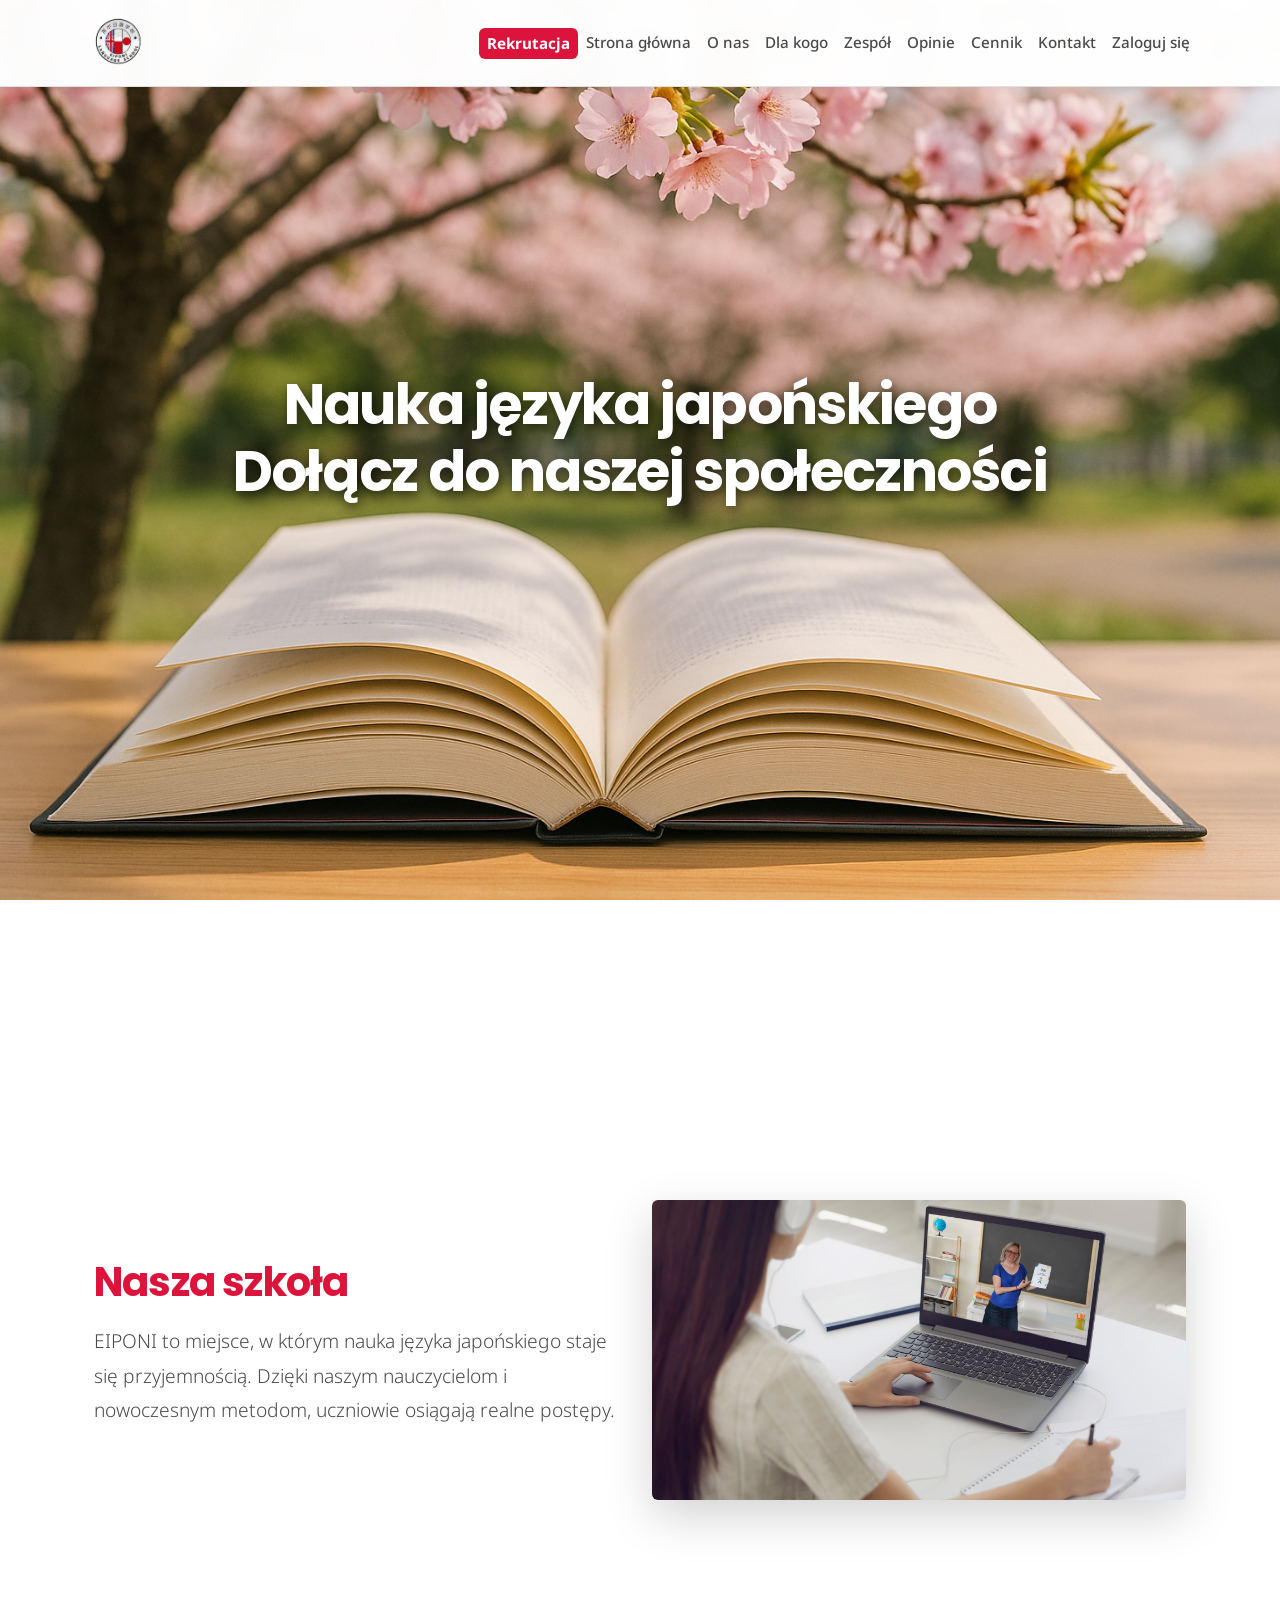
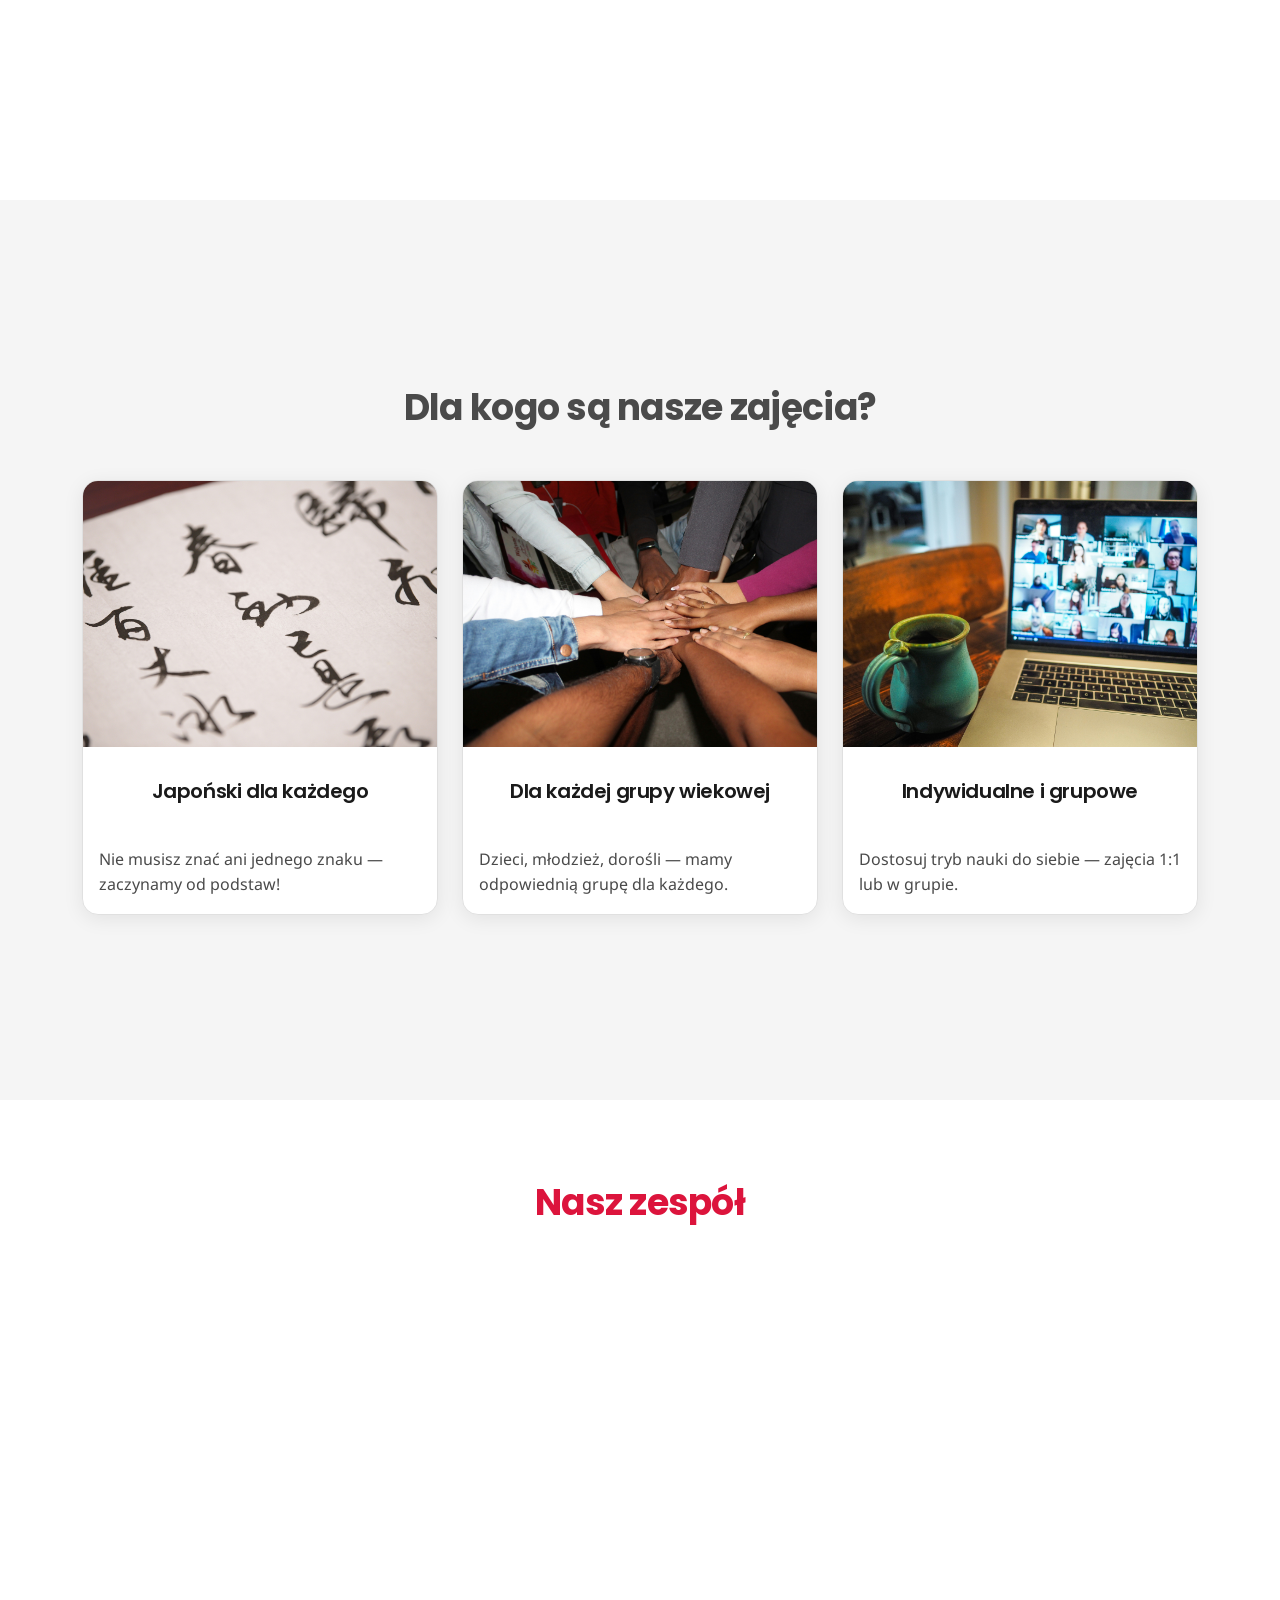
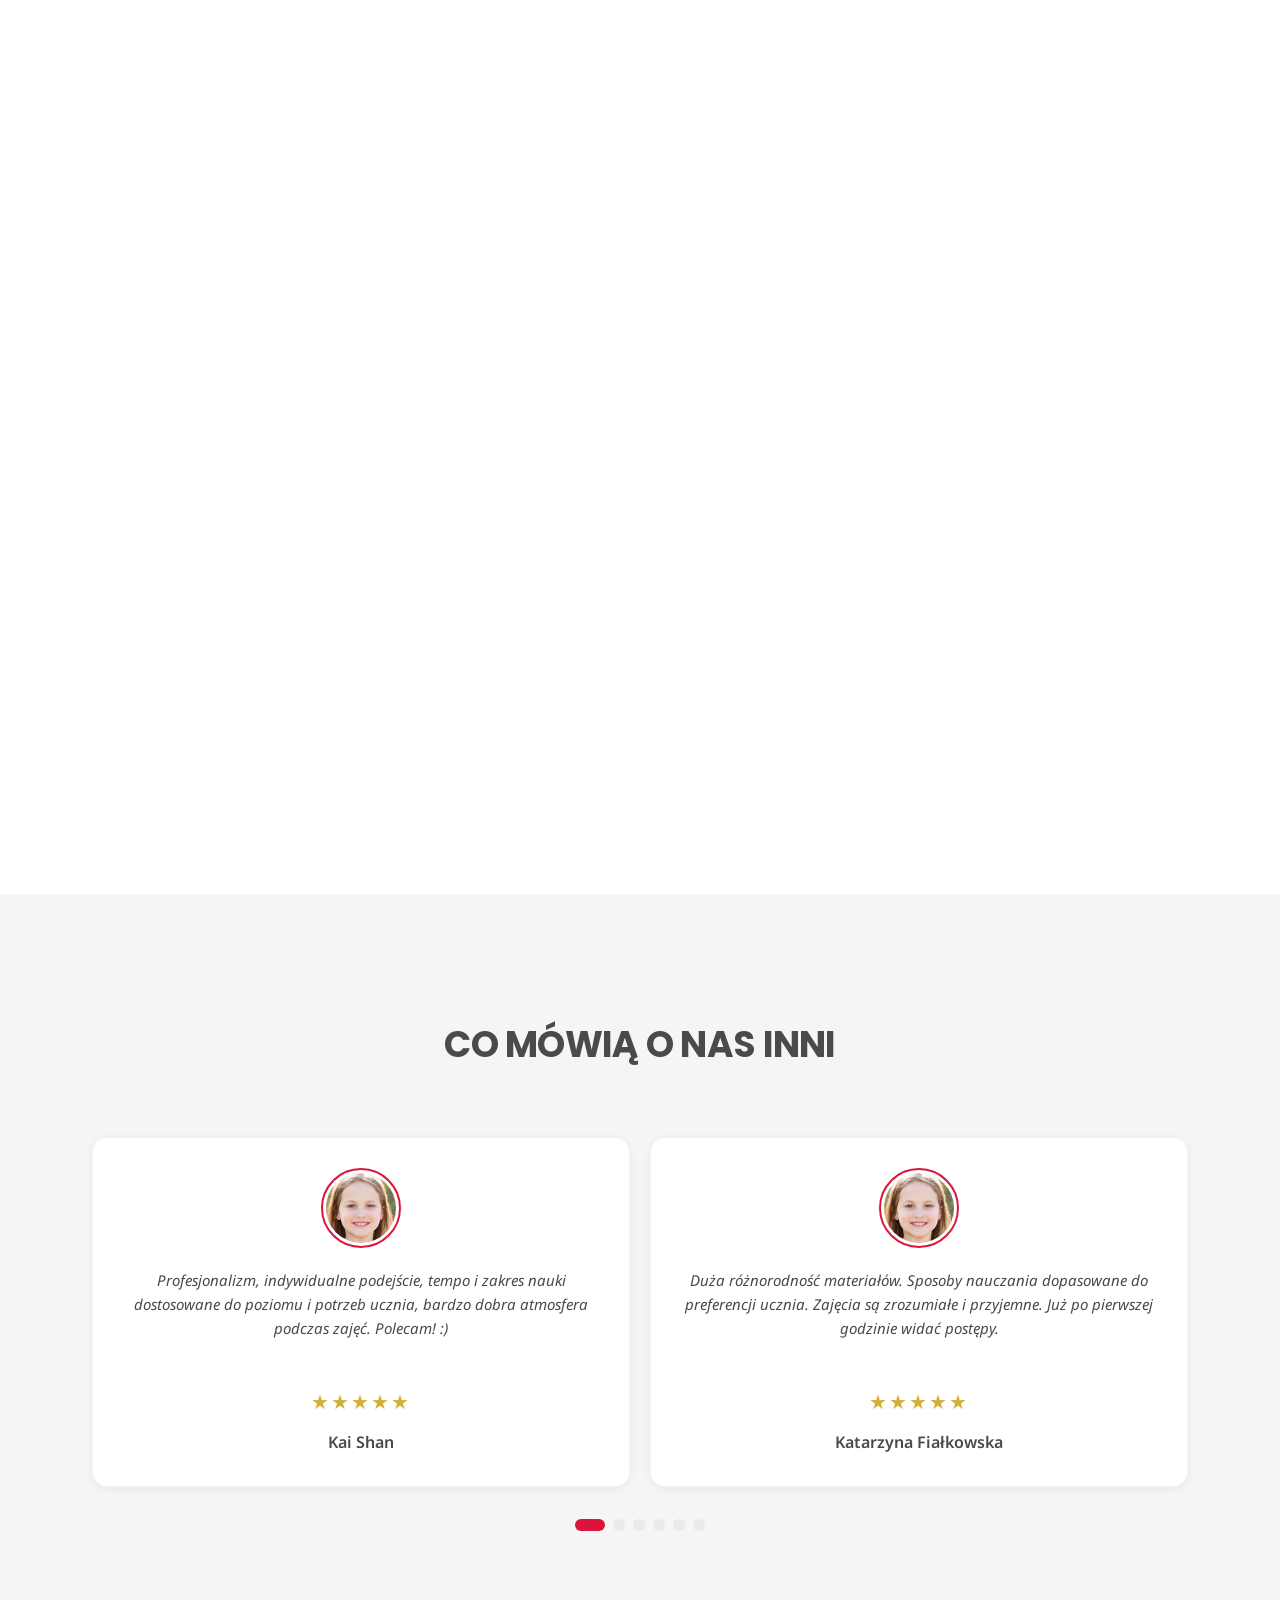
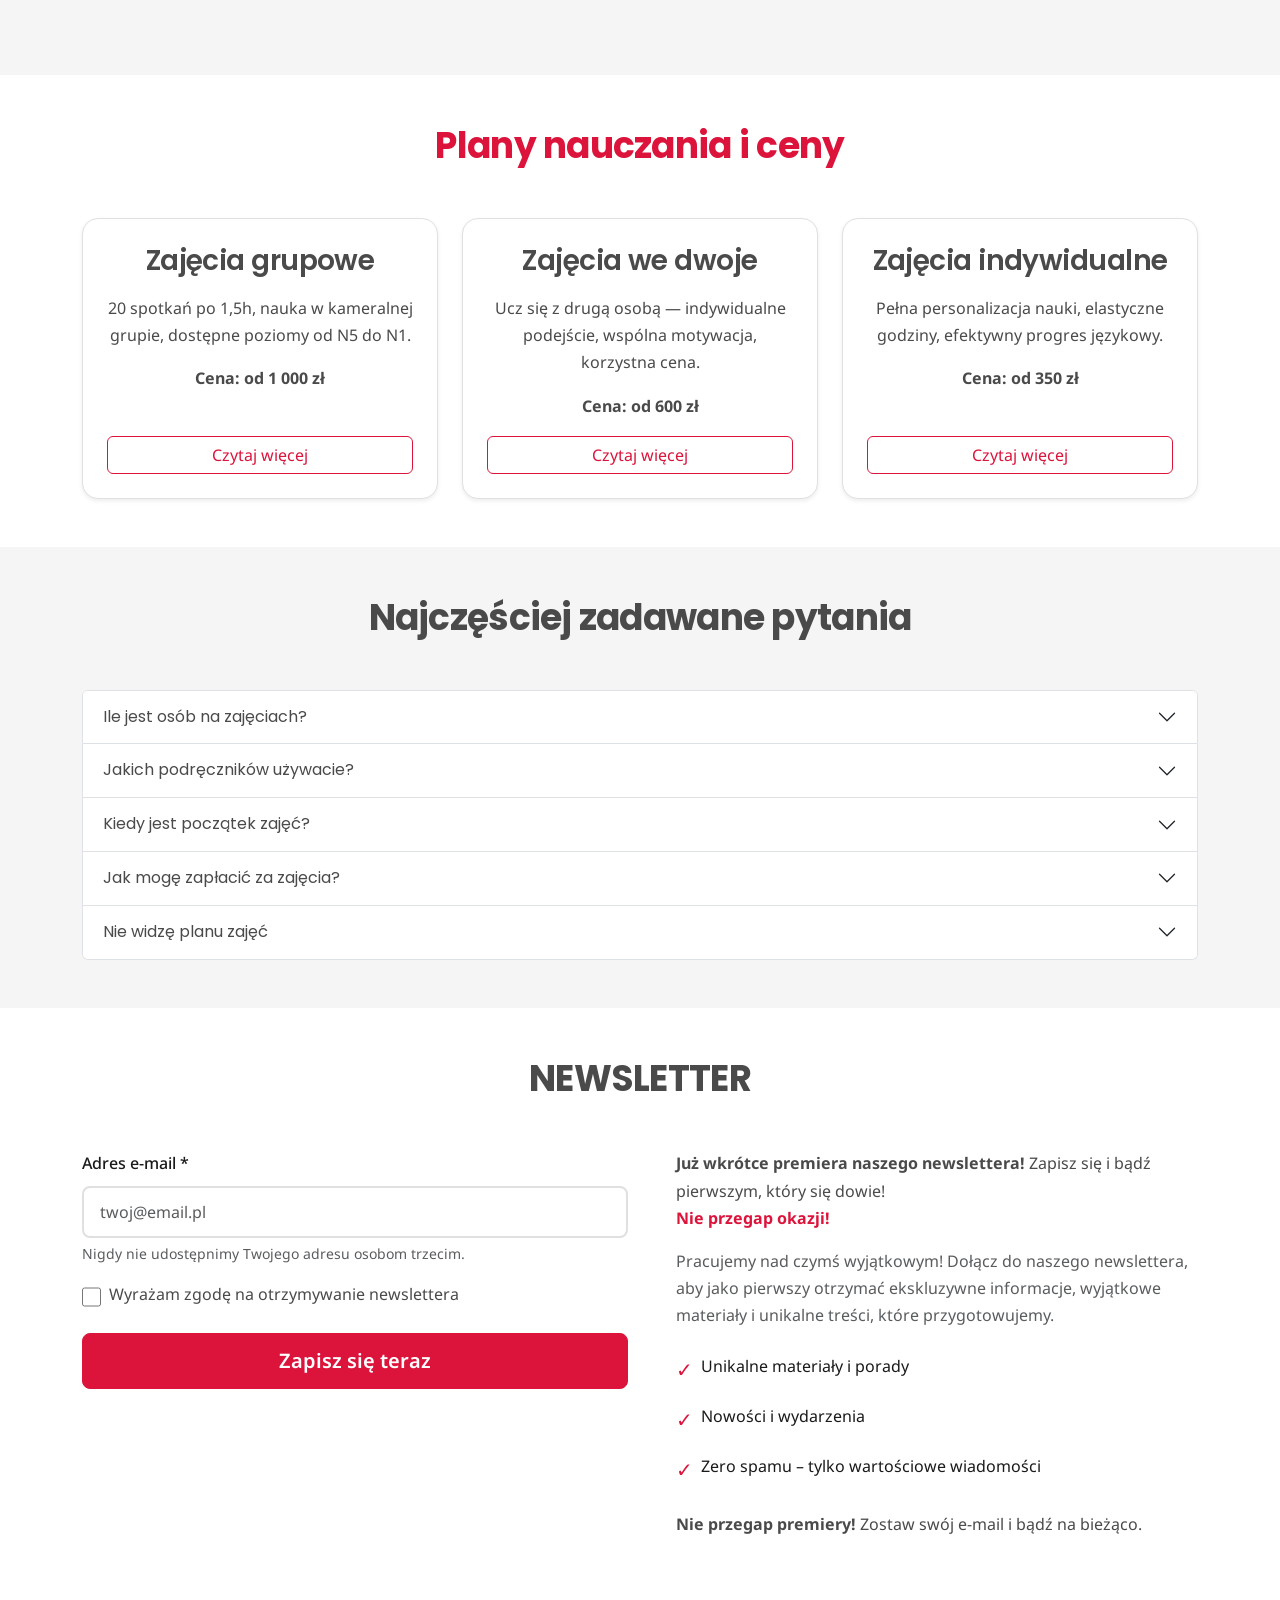
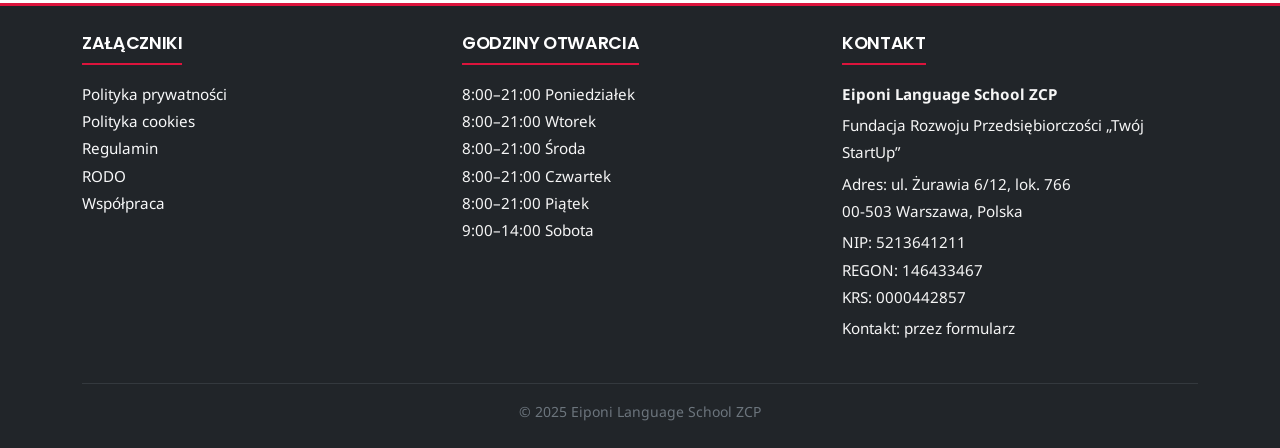
==== commit 129b6cd1: "Poprawienie widoku landing page na Iphone" ====
--- a/index.html
+++ b/index.html
@@ -81,10 +81,23 @@
         </nav>
       </inner>
     </section>
+ 
     <section
       id="landing"
-      class="hero d-flex align-items-center justify-content-center text-center text-white min-vh-100"
+      class="hero d-flex align-items-center justify-content-center text-center text-white"
     >
+      <!-- TŁO: <picture> + <img> -->
+      <picture class="hero-bg">
+        <!-- wersja mobilna -->
+        <source media="(max-width: 768px)" srcset="img/sakura_sekcja1_mobile.png"/>
+        <!-- wersja domyślna -->
+        <img
+          src="img/sakura_sekcja1.png"
+          alt="Sakura background"
+          class="hero-img"
+        />
+      </picture>
+
       <inner>
         <div class="container">
           <h1 class="display-4 fw-bold text-shadow">
--- a/style.css
+++ b/style.css
@@ -4,51 +4,49 @@
 ============================================ */
 
 /* IMPORTY CZCIONEK */
-@import url('https://fonts.googleapis.com/css2?family=Noto+Sans:wght@300;400;500;600;700&display=swap');
-@import url('https://fonts.googleapis.com/css2?family=Poppins:wght@400;500;600;700;800&display=swap');
-@import url('https://fonts.googleapis.com/css2?family=Zen+Kaku+Gothic+New:wght@400;500;700&display=swap');
+@import url("https://fonts.googleapis.com/css2?family=Noto+Sans:wght@300;400;500;600;700&display=swap");
+@import url("https://fonts.googleapis.com/css2?family=Poppins:wght@400;500;600;700;800&display=swap");
+@import url("https://fonts.googleapis.com/css2?family=Zen+Kaku+Gothic+New:wght@400;500;700&display=swap");
 
 /* ZMIENNE KOLORÓW - PALETA LOGA EIPONI */
 :root {
   /* Kolory główne z loga */
-  --eiponi-red: #DC143C;           /* Czerwony z flag Polski i Japonii */
-  --eiponi-red-light: #FF6B6B;     /* Jasny czerwony */
-  --eiponi-red-pale: #FFE5E5;      /* Bardzo jasny czerwony */
-  --eiponi-red-dark: #B01030;      /* Ciemny czerwony */
-  --eiponi-red-dark-logo: #c30f1b;       /* czerwony z loga */
-  --eiponi-red-light-logo: #e91120;       /* jasny czerwony z loga */
-
-  
-  --eiponi-navy: #00247D;          /* Granatowy z flagi brytyjskiej */
-  --eiponi-navy-light: #1E3A8A;    /* Jasny granatowy */
-  --eiponi-navy-pale: #E0E7FF;     /* Bardzo jasny granatowy */
-   --eiponi-navy-logo: #434b92;          /* Granatowy z flagi brytyjskiej z loga */
-   --eiponi-navy-light-logo: #545eb8;    /* Jasny granatowy z loga */
-
-  
-  --white: #FFFFFF;
-  --cream: #FFF9F5;
-  --paper: #F8F6F4;
-  --gray-light: #F5F5F5;
-  --gray-medium: #E0E0E0;
-  --gray-dark: #6C757D;
-  --gray-logo: #dedede; /* szary z loga */  
-  
-  --text-primary: #1A1A1A;
-  --text-secondary: #4A4A4A;
-  --text-muted: #6C757D;
-  
-  --accent-gold: #D4AF37;
+  --eiponi-red: #dc143c; /* Czerwony z flag Polski i Japonii */
+  --eiponi-red-light: #ff6b6b; /* Jasny czerwony */
+  --eiponi-red-pale: #ffe5e5; /* Bardzo jasny czerwony */
+  --eiponi-red-dark: #b01030; /* Ciemny czerwony */
+  --eiponi-red-dark-logo: #c30f1b; /* czerwony z loga */
+  --eiponi-red-light-logo: #e91120; /* jasny czerwony z loga */
+
+  --eiponi-navy: #00247d; /* Granatowy z flagi brytyjskiej */
+  --eiponi-navy-light: #1e3a8a; /* Jasny granatowy */
+  --eiponi-navy-pale: #e0e7ff; /* Bardzo jasny granatowy */
+  --eiponi-navy-logo: #434b92; /* Granatowy z flagi brytyjskiej z loga */
+  --eiponi-navy-light-logo: #545eb8; /* Jasny granatowy z loga */
+
+  --white: #ffffff;
+  --cream: #fff9f5;
+  --paper: #f8f6f4;
+  --gray-light: #f5f5f5;
+  --gray-medium: #e0e0e0;
+  --gray-dark: #6c757d;
+  --gray-logo: #dedede; /* szary z loga */
+
+  --text-primary: #1a1a1a;
+  --text-secondary: #4a4a4a;
+  --text-muted: #6c757d;
+
+  --accent-gold: #d4af37;
   --accent-green: #198754;
-  --accent-blue: #0D6EFD;
-  
+  --accent-blue: #0d6efd;
+
   --shadow-soft: 0 2px 8px rgba(0, 0, 0, 0.06);
   --shadow-medium: 0 4px 20px rgba(0, 0, 0, 0.08);
   --shadow-strong: 0 8px 25px rgba(0, 0, 0, 0.12);
   --shadow-eiponi: 0 0 15px rgba(220, 20, 60, 0.25);
 
-  --color-bg:#FFF6F0;          /* Warm cream background */
-  --color-bg-alt:#FFF9F6;      /* Subtle warm tint */
+  --color-bg: #fff6f0; /* Warm cream background */
+  --color-bg-alt: #fff9f6; /* Subtle warm tint */
 }
 
 /* RESET I PODSTAWY */
@@ -59,7 +57,8 @@
 }
 
 body {
-  font-family: 'Noto Sans', -apple-system, BlinkMacSystemFont, 'Segoe UI', sans-serif;
+  font-family: "Noto Sans", -apple-system, BlinkMacSystemFont, "Segoe UI",
+    sans-serif;
   font-size: 16px;
   line-height: 1.7;
   color: var(--text-primary);
@@ -68,22 +67,42 @@
   -moz-osx-font-smoothing: grayscale;
 }
 
-h1, h2, h3, h4, h5, h6 {
-  font-family: 'Poppins', 'Noto Sans', sans-serif;
+h1,
+h2,
+h3,
+h4,
+h5,
+h6 {
+  font-family: "Poppins", "Noto Sans", sans-serif;
   font-weight: 700;
   line-height: 1.3;
   color: var(--text-secondary);
   letter-spacing: -0.02em;
 }
 
-h1 { font-size: 3rem; font-weight: 800; }
-h2 { font-size: 2.25rem; font-weight: 700; }
-h3 { font-size: 1.75rem; font-weight: 600; }
-h4 { font-size: 1.375rem; font-weight: 600; }
-h5 { font-size: 1.125rem; font-weight: 600; }
+h1 {
+  font-size: 3rem;
+  font-weight: 800;
+}
+h2 {
+  font-size: 2.25rem;
+  font-weight: 700;
+}
+h3 {
+  font-size: 1.75rem;
+  font-weight: 600;
+}
+h4 {
+  font-size: 1.375rem;
+  font-weight: 600;
+}
+h5 {
+  font-size: 1.125rem;
+  font-weight: 600;
+}
 
 p {
-  font-family: 'Noto Sans', sans-serif;
+  font-family: "Noto Sans", sans-serif;
   color: var(--text-secondary);
   line-height: 1.7;
 }
@@ -142,19 +161,41 @@
   margin-top: 6px;
 }
 
-
 /* ============================================
    SEKCJA: LANDING PAGE / HERO (#landing)
 ============================================ */
+
+/* Kontener hero */
 #landing.hero {
-  background: linear-gradient(rgba(0, 0, 0, 0.1), rgba(0, 0, 0, 0.03)), 
-              url("img/sakura_sekcja1.png") no-repeat center center;
-  background-size: cover;
-  background-attachment: fixed;
+  position: relative;
+  min-height: 100vh;
+  overflow: hidden;
   color: var(--white);
-  min-height: 100vh;
-}
-
+}
+
+/* Kontener z obrazem tła (element <picture>) */
+.hero-bg {
+  position: absolute;
+  inset: 0;             /* top:0; right:0; bottom:0; left:0; */
+  z-index: -1;
+}
+
+/* Obraz tła - zachowuje się jak background-size: cover */
+.hero-img {
+  width: 100%;
+  height: 100%;
+  object-fit: cover;
+  object-position: center;
+  display: block;
+}
+
+/* Tekst na wierzchu tła */
+#landing .container {
+  position: relative;
+  z-index: 1;
+}
+
+/* Nagłówek hero */
 #landing h1 {
   color: var(--white);
   font-size: 3.5rem;
@@ -163,9 +204,12 @@
   margin-bottom: 1.5rem;
 }
 
+/* Cień tekstu */
 .text-shadow {
   text-shadow: 2px 4px 12px rgba(0, 0, 0, 0.6);
 }
+
+
 
 /* ============================================
    SEKCJA: O NAS (#o-nas)
@@ -212,16 +256,13 @@
   margin-bottom: 3rem;
 }
 
-#dla_kogo .card {   
+#dla_kogo .card {
   overflow: hidden;
 }
 
-
-#dla_kogo .card-title { 
-  
+#dla_kogo .card-title {
   margin-top: 1rem;
 }
-
 
 #dla_kogo .ratio img {
   transition: transform 0.3s ease;
@@ -246,10 +287,9 @@
   margin-bottom: 5rem;
 }
 
-#zespol .card {  
+#zespol .card {
   padding: 1rem 0;
 }
-
 
 #zespol .card-title {
   margin-bottom: 0.5rem;
@@ -260,8 +300,6 @@
   color: var(--gray-dark);
   font-style: italic;
 }
-
-
 
 /* Zdjęcia zespołu */
 .team-photo {
@@ -309,7 +347,6 @@
   width: 100%;
   padding: 20px 10px 60px 10px;
 }
-
 
 .swiper-slide {
   height: auto;
@@ -436,7 +473,7 @@
   font-weight: 800;
   color: var(--text-primary);
   margin: 1.5rem 0;
-  font-family: 'Poppins', sans-serif;
+  font-family: "Poppins", sans-serif;
 }
 
 .plan-card .price span {
@@ -521,7 +558,6 @@
   box-shadow: var(--shadow-medium);
 }
 
-
 /* Stylizacja przycisku outline-primary */
 
 .btn-outline-primary,
@@ -529,73 +565,70 @@
 .btn-outline-primary:active,
 .btn-outline-primary:visited,
 .btn-outline-primary.show {
-    background-color: transparent !important;
-    border-color: var(--eiponi-red) !important;
-    color: var(--eiponi-red) !important;
-    box-shadow: none !important;
+  background-color: transparent !important;
+  border-color: var(--eiponi-red) !important;
+  color: var(--eiponi-red) !important;
+  box-shadow: none !important;
 }
 
 /* Hover */
 .btn-outline-primary:hover {
-    background-color: var(--eiponi-red) !important;
-    border-color: var(--eiponi-red) !important;
-    color: var(--white) !important;
+  background-color: var(--eiponi-red) !important;
+  border-color: var(--eiponi-red) !important;
+  color: var(--white) !important;
 }
 
 /* Active (kliknięcie) – zachowaj czerwony */
 .btn-outline-primary:active {
-    background-color: var(--eiponi-red-dark) !important;
-    border-color: var(--eiponi-red-dark) !important;
-    color: var(--white) !important;
-}
-
+  background-color: var(--eiponi-red-dark) !important;
+  border-color: var(--eiponi-red-dark) !important;
+  color: var(--white) !important;
+}
 
 /* Badge w lewym górnym rogu grupa Nagoya*/
 
 .badge-top {
-    position: absolute;
-    top: 15px;
-    left: 15px;
-    background-color: var(--eiponi-red);
-    color: white;
-    font-size: 0.85rem;
-    font-weight: 700;
-    padding: 0.35rem 0.75rem;
-    border-radius: 6px;
-    box-shadow: var(--shadow-soft);
-    z-index: 10;
-}
-
-
+  position: absolute;
+  top: 15px;
+  left: 15px;
+  background-color: var(--eiponi-red);
+  color: white;
+  font-size: 0.85rem;
+  font-weight: 700;
+  padding: 0.35rem 0.75rem;
+  border-radius: 6px;
+  box-shadow: var(--shadow-soft);
+  z-index: 10;
+}
 
 /* Trójkąt w lewym górnym rogu  grupa Yokohama*/
 .badge-trojkat {
-    position: absolute;
-    top: 0;
-    left: 0;
-
-    /* wielkość trójkąta */
-    width: 0;
-    height: 0;
-    border-top: 90px solid var(--eiponi-red);
-    border-right: 90px solid transparent;
-
-    z-index: 20;
+  position: absolute;
+  top: 0;
+  left: 0;
+
+  /* wielkość trójkąta */
+  width: 0;
+  height: 0;
+  border-top: 90px solid var(--eiponi-red);
+  border-right: 90px solid transparent;
+
+  z-index: 20;
 }
 
 /* Tekst na trójkącie */
 .badge-trojkat-tekst {
-    position: absolute;
-    top: 15px;        
-    left: -23px;      
-    width: 110px;
-    text-align: center;
-    color: white;
-    font-size: 0.7rem;
-    font-weight: 600;
-    transform: rotate(-45deg);
-    z-index: 21;
-    pointer-events: none;
+  position: absolute;
+  top: 15px;
+  left: -23px;
+  width: 110px;
+  text-align: center;
+  color: white;
+  font-size: 0.7rem;
+  font-weight: 600;
+  transform: rotate(-45deg);
+  z-index: 21;
+  pointer-events: none;
 }
 
 /* ============================================
@@ -604,28 +637,27 @@
 
 /* Zmiana koloru nagłówka po otwarciu */
 .accordion-button:not(.collapsed) {
-    background-color: var(--gray-light) !important;
-    color: var(--text-secondary) !important;    
-    box-shadow: none !important;
+  background-color: var(--gray-light) !important;
+  color: var(--text-secondary) !important;
+  box-shadow: none !important;
 }
 
 .accordion-button.collapsed {
-    background-color: var(--white);
-    color: var(--text-secondary);
+  background-color: var(--white);
+  color: var(--text-secondary);
 }
 .accordion-collapse.show .accordion-body {
-    background-color: var(--white);
-    color: var(--text-primary);   
+  background-color: var(--white);
+  color: var(--text-primary);
 }
 
 .accordion-button:focus {
-    border-color: var(--text-secondary) !important;
-    box-shadow: 0 0 0 0.15rem rgba(72, 74, 72, 0.25) !important;
-    box-shadow: 0 0 0 0.15rem rgba(220, 20, 60, 0.25) !important;
-    box-shadow: none !important;
-    border-left: solid 3px var(--eiponi-red) !important;
-}
-
+  border-color: var(--text-secondary) !important;
+  box-shadow: 0 0 0 0.15rem rgba(72, 74, 72, 0.25) !important;
+  box-shadow: 0 0 0 0.15rem rgba(220, 20, 60, 0.25) !important;
+  box-shadow: none !important;
+  border-left: solid 3px var(--eiponi-red) !important;
+}
 
 /* ============================================
    SEKCJA: NEWSLETTER/KONTAKT
@@ -757,7 +789,6 @@
   color: var(--gray-dark) !important;
 }
 
-
 /*  karty z  planami*/
 
 .card-body {
@@ -781,7 +812,7 @@
   font-size: 1rem;
   transition: all 0.3s ease;
   color: var(--text-primary);
-  font-family: 'Noto Sans', sans-serif;
+  font-family: "Noto Sans", sans-serif;
 }
 
 .form-control:focus {
@@ -794,7 +825,7 @@
   color: var(--text-primary);
   font-weight: 500;
   margin-bottom: 0.5rem;
-  font-family: 'Noto Sans', sans-serif;
+  font-family: "Noto Sans", sans-serif;
 }
 
 .form-check-input {
@@ -817,8 +848,6 @@
   cursor: pointer;
 }
 
-
-
 #success-message {
   opacity: 0;
   transition: opacity 0.6s ease;
@@ -849,7 +878,6 @@
   box-shadow: none !important;
 }
 
-
 .was-validated .form-control:invalid,
 .was-validated .form-check-input:invalid {
   border-color: var(--eiponi-red);
@@ -859,10 +887,8 @@
 
 .form-check-input.is-valid ~ .form-check-label,
 .was-validated .form-check-input:valid ~ .form-check-label {
-  color:var(--text-secondary) !important;
-}
-
-
+  color: var(--text-secondary) !important;
+}
 
 /* ============================================
    KARTY (Globalne)
@@ -884,7 +910,7 @@
   color: var(--text-primary);
   font-size: 1.25rem;
   font-weight: 600;
-  font-family: 'Poppins', sans-serif;
+  font-family: "Poppins", sans-serif;
   min-height: 3rem;
   line-height: 1.5rem;
 }
@@ -895,7 +921,6 @@
   font-size: 1rem;
   text-align: left;
   margin: 0.75rem auto 0;
-  
 }
 
 /* ============================================
@@ -932,8 +957,8 @@
 /* ============================================
    UTILITIES
 ============================================ */
-.has-fixed-navbar { 
-  padding-top: 80px; 
+.has-fixed-navbar {
+  padding-top: 80px;
 }
 
 .text-eiponi {
@@ -978,29 +1003,40 @@
    RESPONSYWNOŚĆ
 ============================================ */
 @media (max-width: 992px) {
-  h1 { font-size: 2.5rem; }
-  h2 { font-size: 2rem; }
-  h3 { font-size: 1.5rem; }
+  h1 {
+    font-size: 2.5rem;
+  }
+  h2 {
+    font-size: 2rem;
+  }
+  h3 {
+    font-size: 1.5rem;
+  }
 }
 
 @media (max-width: 768px) {
-  h1 { font-size: 2rem; }
-  h2 { font-size: 1.75rem; }
-  h3 { font-size: 1.35rem; }
-  
+  h1 {
+    font-size: 2rem;
+  }
+  h2 {
+    font-size: 1.75rem;
+  }
+  h3 {
+    font-size: 1.35rem;
+  }
+
   #landing h1 {
     font-size: 2.25rem;
   }
-  
+
   body {
     font-size: 15px;
   }
-  
 
   .section-title {
     font-size: 1.75rem;
   }
-  
+
   .testimonial-card {
     min-height: 300px;
   }
@@ -1010,17 +1046,27 @@
   #landing h1 {
     font-size: 1.75rem;
   }
-  
+
   .team-photo {
     width: 100px;
     height: 100px;
   }
-  
+
   .testimonial-avatar {
     width: 60px;
     height: 60px;
   }
 }
+
+@media (max-width: 768px) {
+  #landing h1 {
+    font-size: 2rem;
+  }
+}
+
+
+
+
 
 /* ============================================
    ANIMACJE
@@ -1039,17 +1085,6 @@
 /* Smooth scroll */
 html {
   scroll-behavior: smooth;
-}
-
-
-
-
-@media (min-width: 1550px) {
-  #landing.hero {
-    background-size: 100% auto !important;
-    background-color: #FFF9F5;
-    background-attachment: scroll;
-  }
 }
 
 
@@ -1065,14 +1100,14 @@
 select:-webkit-autofill,
 select:-webkit-autofill:hover,
 select:-webkit-autofill:focus {
-    -webkit-box-shadow: 0 0 0 1000px var(--white) inset !important;
-    box-shadow: 0 0 0 1000px var(--white) inset !important;
-
-    /* Twój kolor ramki */
-    border: 2px solid var(--eiponi-red) !important;
-
-    /* Kolor tekstu */
-    -webkit-text-fill-color: var(--text-primary) !important;
-
-    transition: background-color 5000s ease-in-out 0s;
-}+  -webkit-box-shadow: 0 0 0 1000px var(--white) inset !important;
+  box-shadow: 0 0 0 1000px var(--white) inset !important;
+
+  /* Twój kolor ramki */
+  border: 2px solid var(--eiponi-red) !important;
+
+  /* Kolor tekstu */
+  -webkit-text-fill-color: var(--text-primary) !important;
+
+  transition: background-color 5000s ease-in-out 0s;
+}
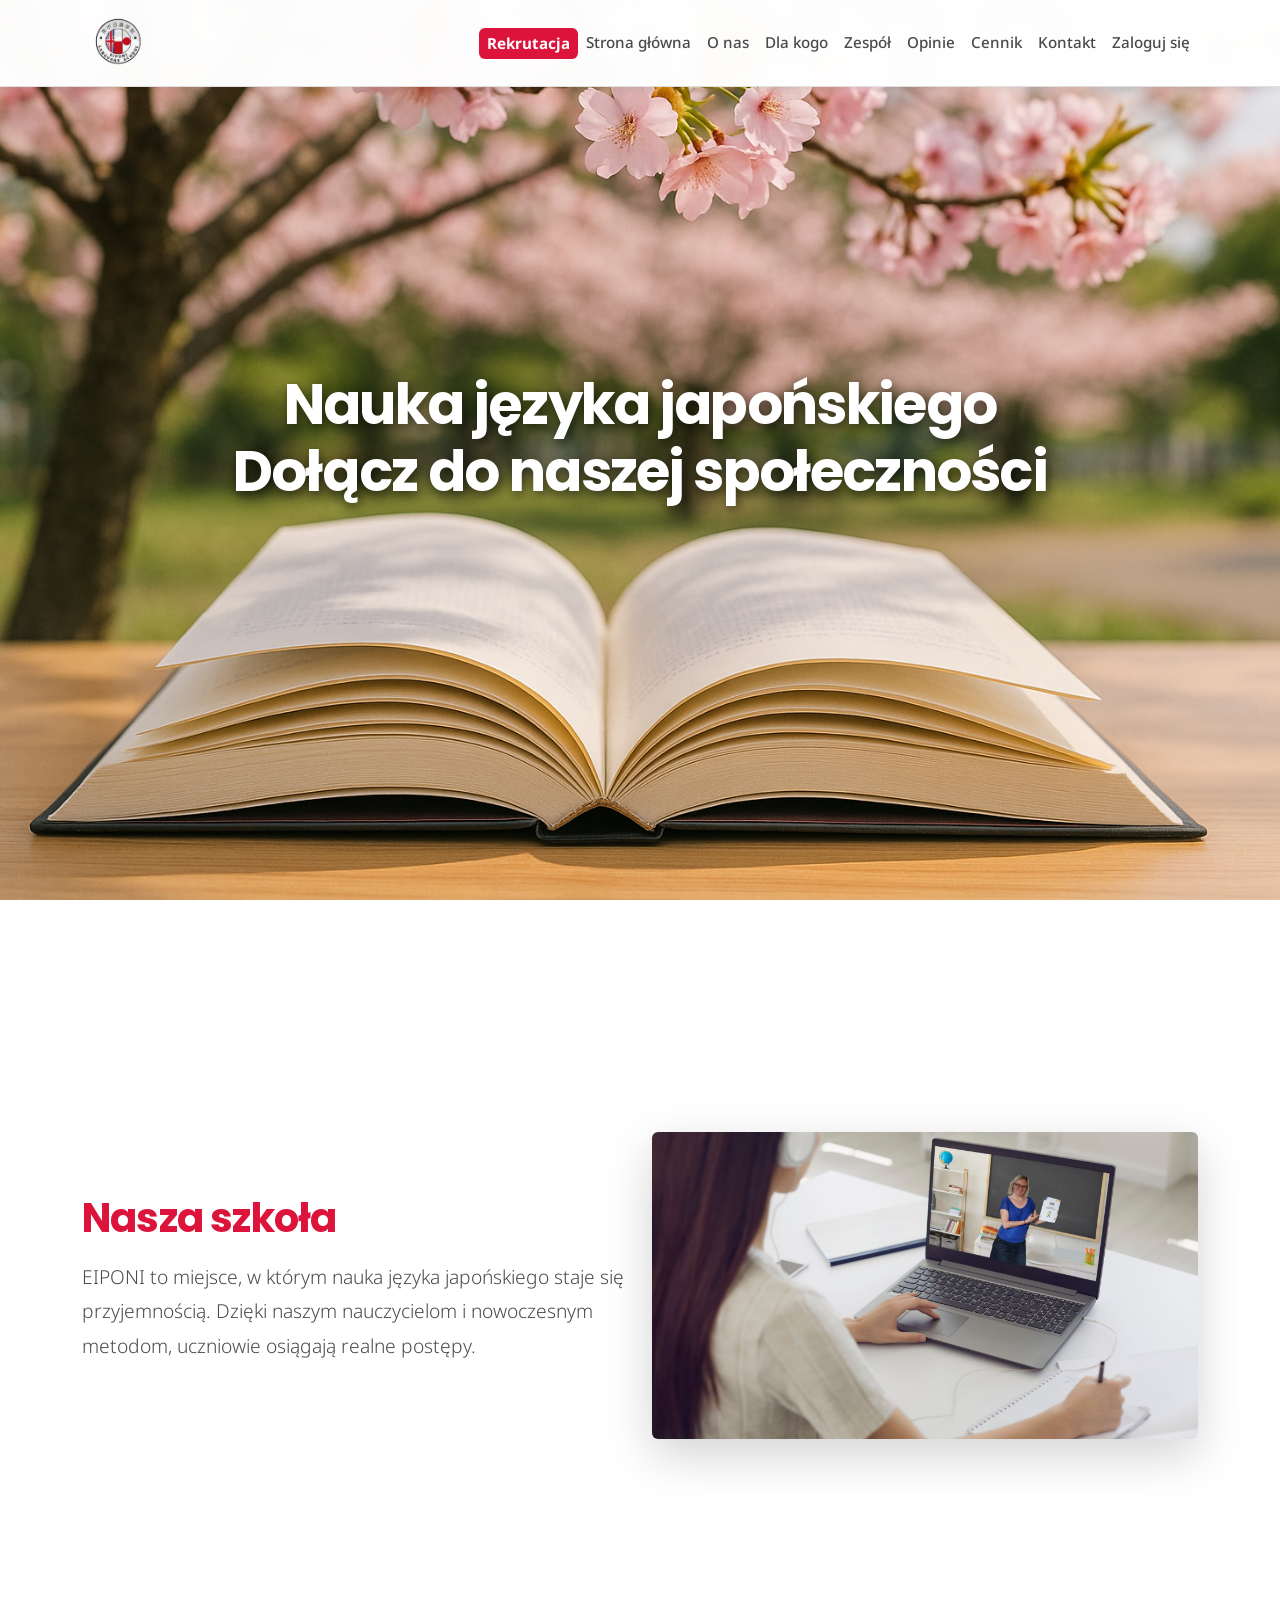
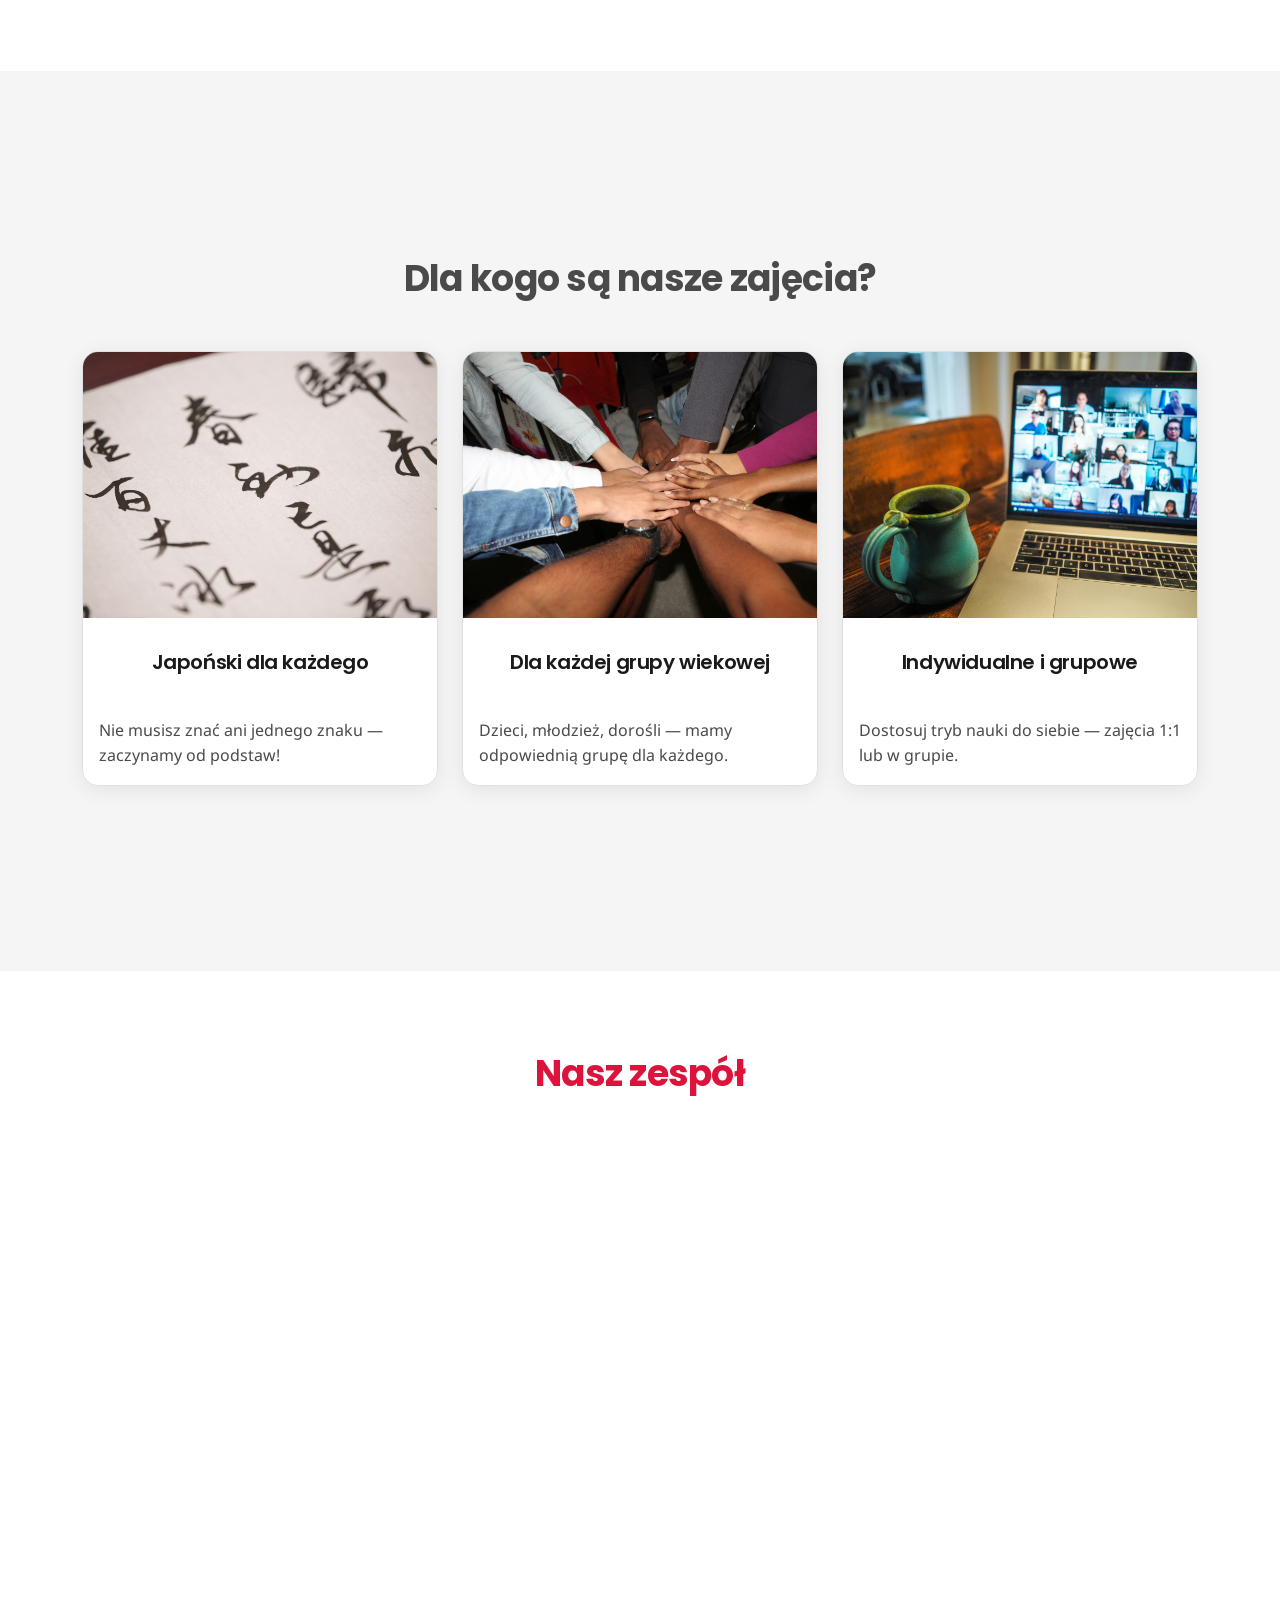
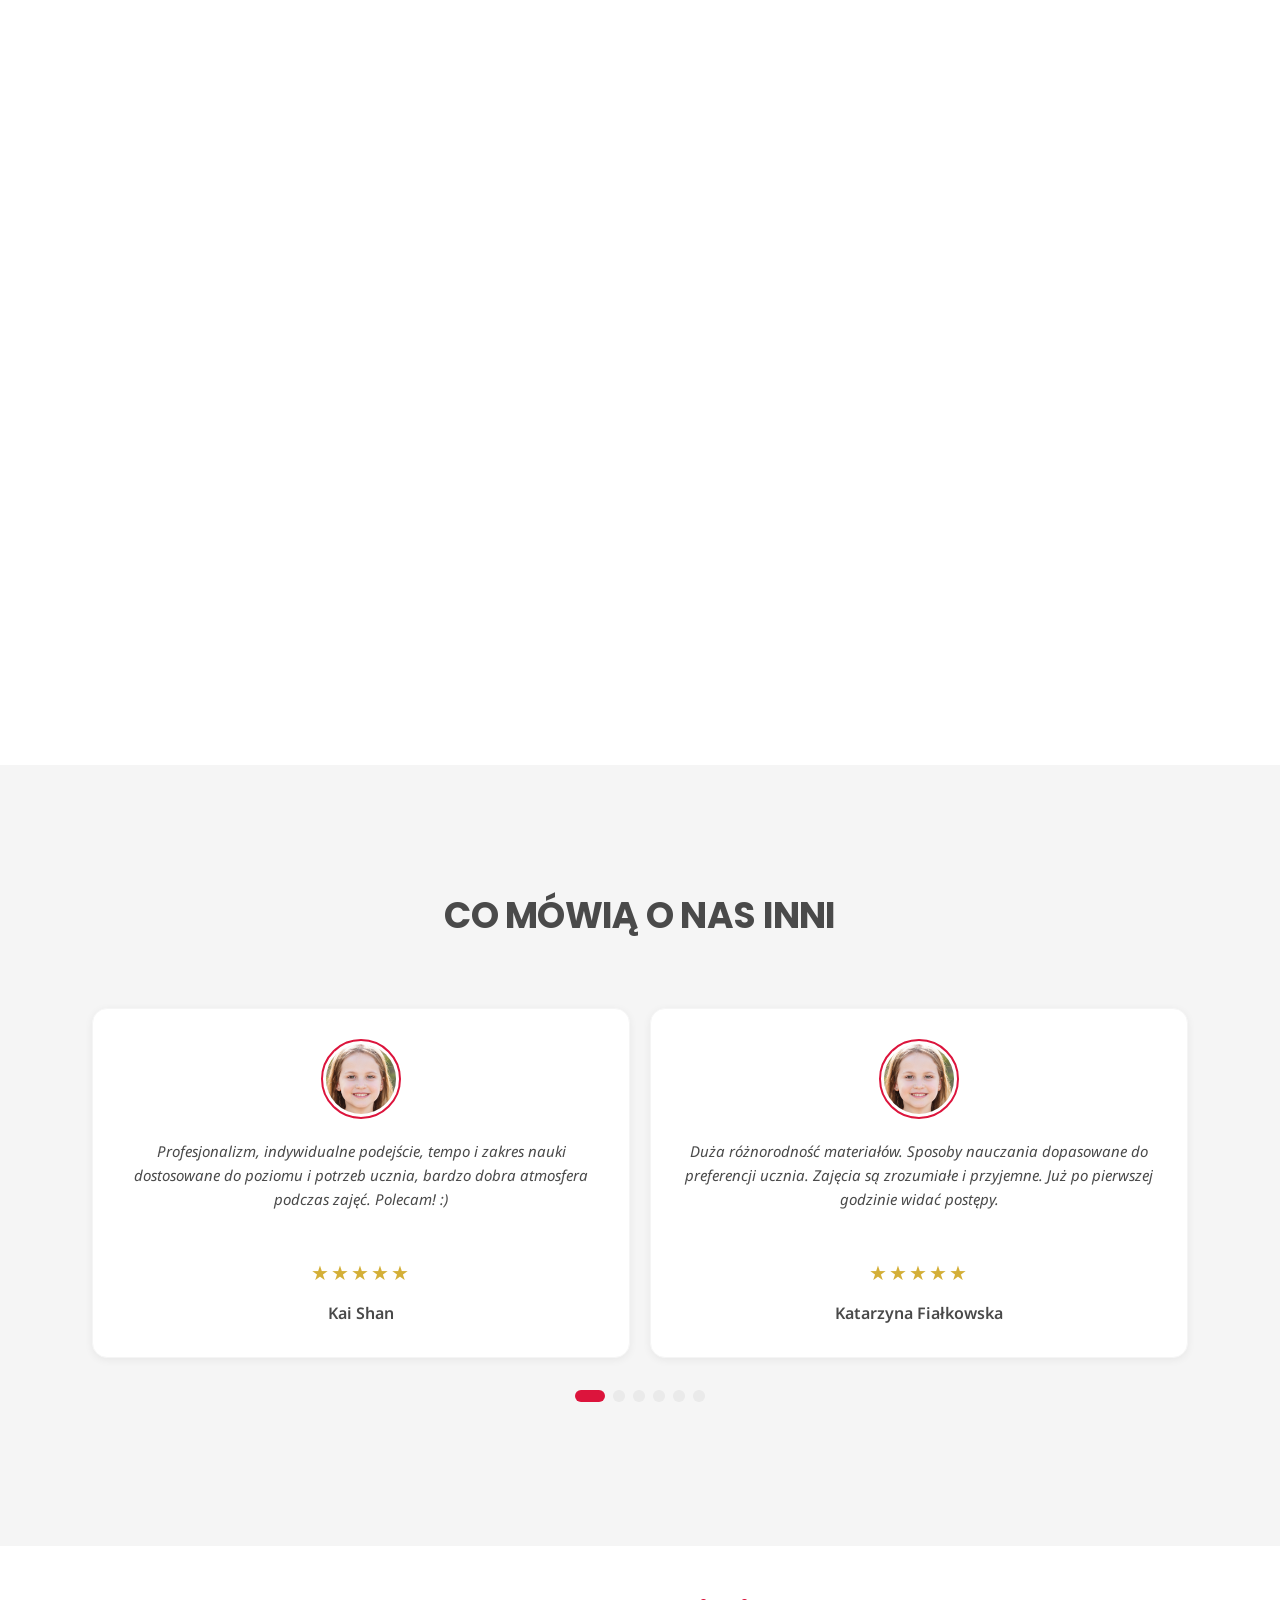
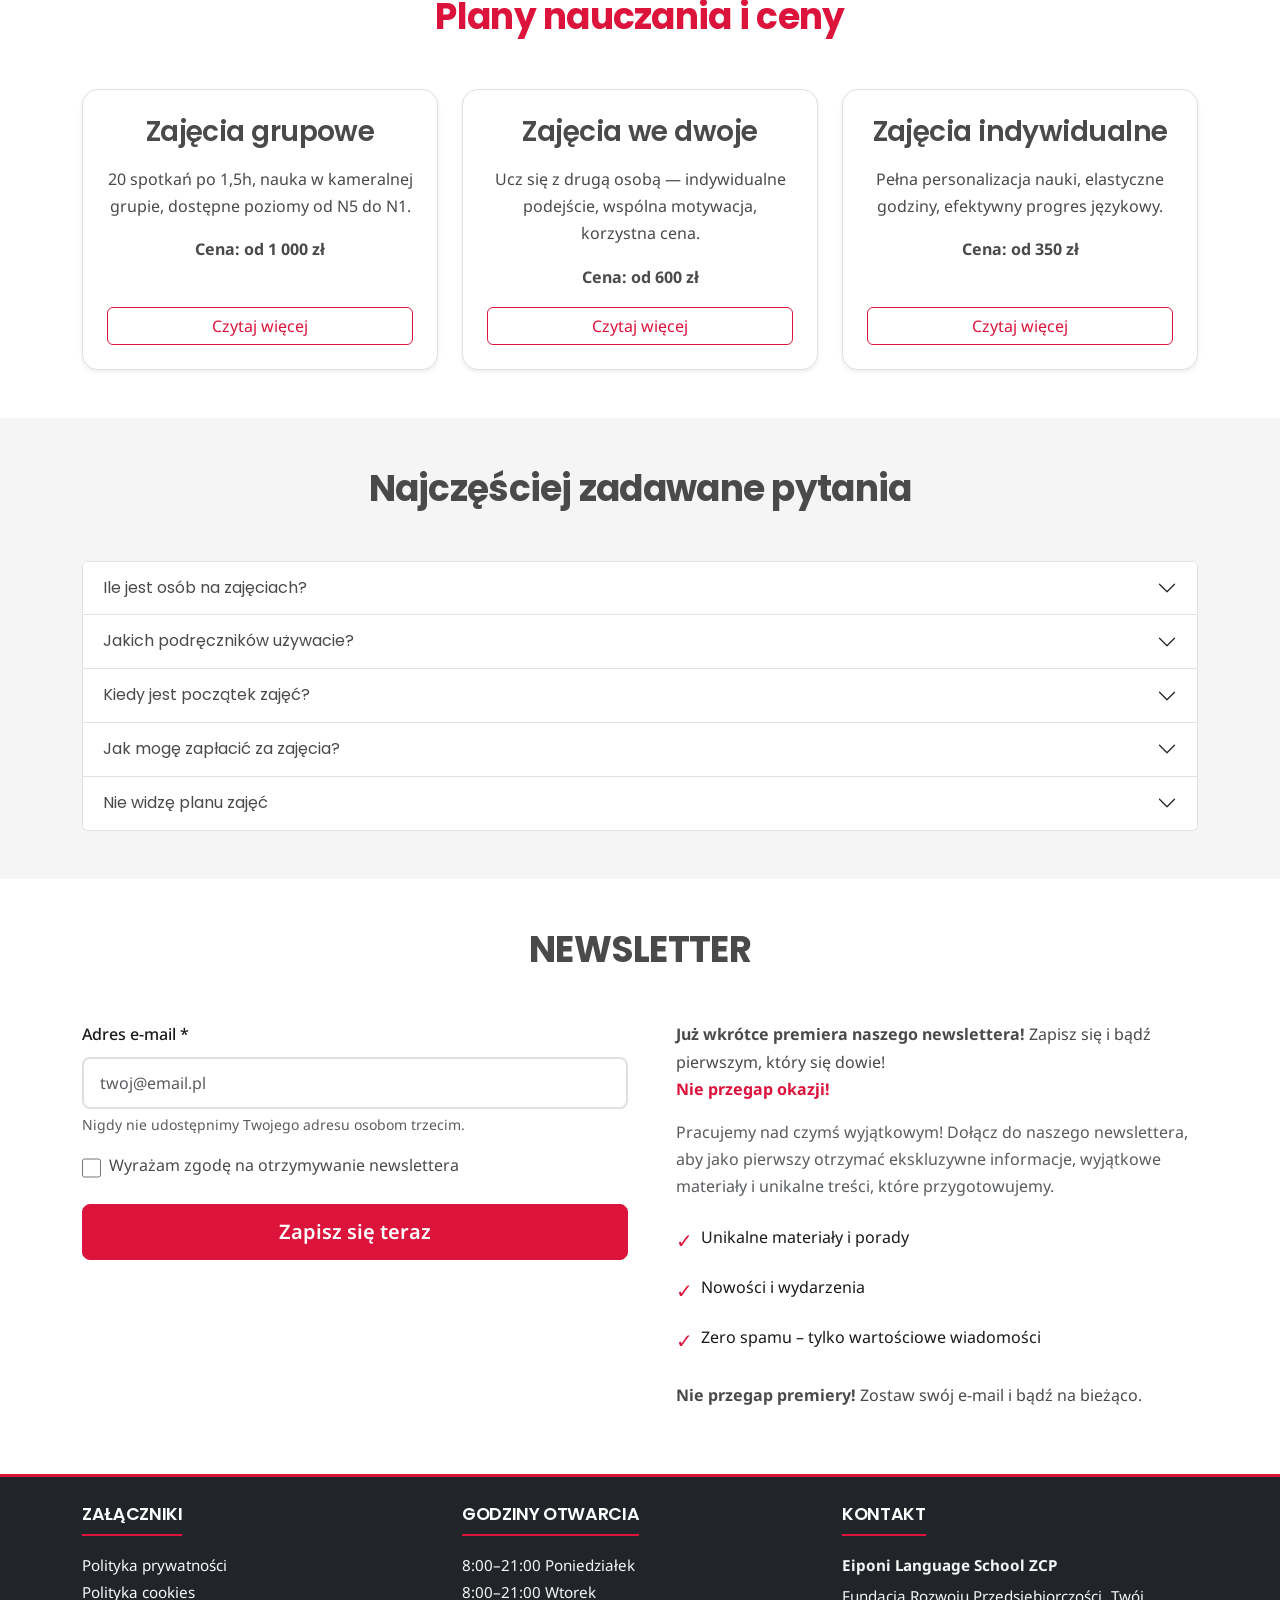
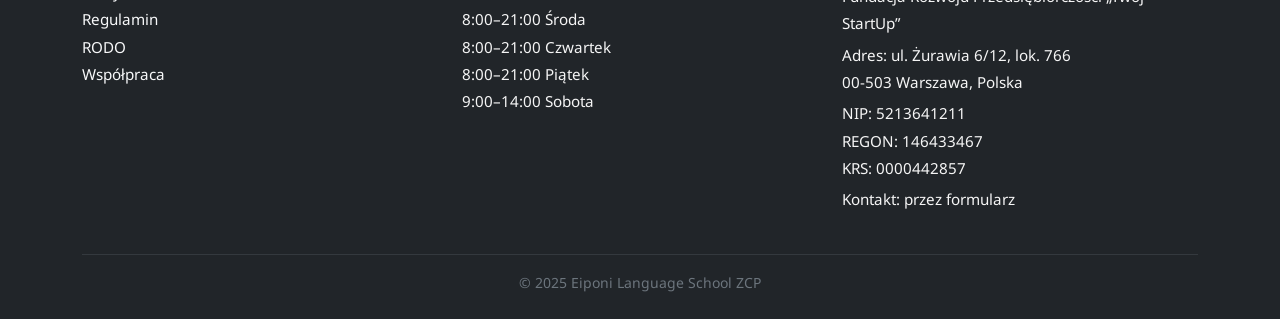
==== commit 24d7461c: "Dodanie automatycznego zamykania się navabar po kliknięciu w odsyłacz do poszczególnych sekcji. Doda" ====
--- a/index.html
+++ b/index.html
@@ -109,14 +109,14 @@
 
     <section
       id="o-nas"
-      class="py-5 bg-white d-flex align-items-center min-vh-100 tlo1"
+      class="py-5 bg-white scroll-margin"
     >
-      <inner class="container">
+      <inner>
         <div class="container">
-          <div class="row align-items-center">
+          <div class="row align-items-center min-vh-75">
             <!-- Tekst -->
             <div class="col-md-6 mb-4 mb-md-0">
-              <h2 class="fw-bold mb-3">Nasza szkoła</h2>
+              <h2  class="fw-bold mb-3">Nasza szkoła</h2>
               <p class="lead">
                 EIPONI to miejsce, w którym nauka języka japońskiego staje się
                 przyjemnością. Dzięki naszym nauczycielom i nowoczesnym metodom,
@@ -139,7 +139,7 @@
 
     <section
       id="dla_kogo"
-      class="py-5 min-vh-100 d-flex align-items-center justify-content-center bg-light"
+      class="py-5 min-vh-100 d-flex align-items-center justify-content-center bg-light scroll-margin"
     >
       <inner>
         <div class="container">
@@ -207,7 +207,7 @@
 
     <section
       id="zespol"
-      class="section-4 min-vh-100 bg-white d-flex align-items-center justify-content-center"
+      class="section-4 min-vh-100 bg-white d-flex align-items-center justify-content-center scroll-margin"
     >
       <inner>
         <div class="container">
@@ -480,7 +480,7 @@
       </inner>
     </section>
 
-    <section id="cennik" class="py-5 bg-white">
+    <section id="cennik" class="py-5 bg-white scroll-margin">
       <inner>
         <div class="container">
           <h2 class="text-center mb-5">Plany nauczania i ceny</h2>
--- a/style.css
+++ b/style.css
@@ -241,6 +241,12 @@
 #o-nas img:hover {
   transform: scale(1.02);
 }
+
+.min-vh-75 {
+  min-height: 75vh !important;
+}
+
+
 
 /* ============================================
    SEKCJA: DLA KOGO (#dla_kogo)
@@ -998,6 +1004,12 @@
 .text-primary {
   color: var(--text-secondary) !important;
 }
+
+
+.scroll-margin {
+  scroll-margin-top: 60px !important; /* Dostosuj wartość w zależności od wysokości navbaru */
+}
+
 
 /* ============================================
    RESPONSYWNOŚĆ
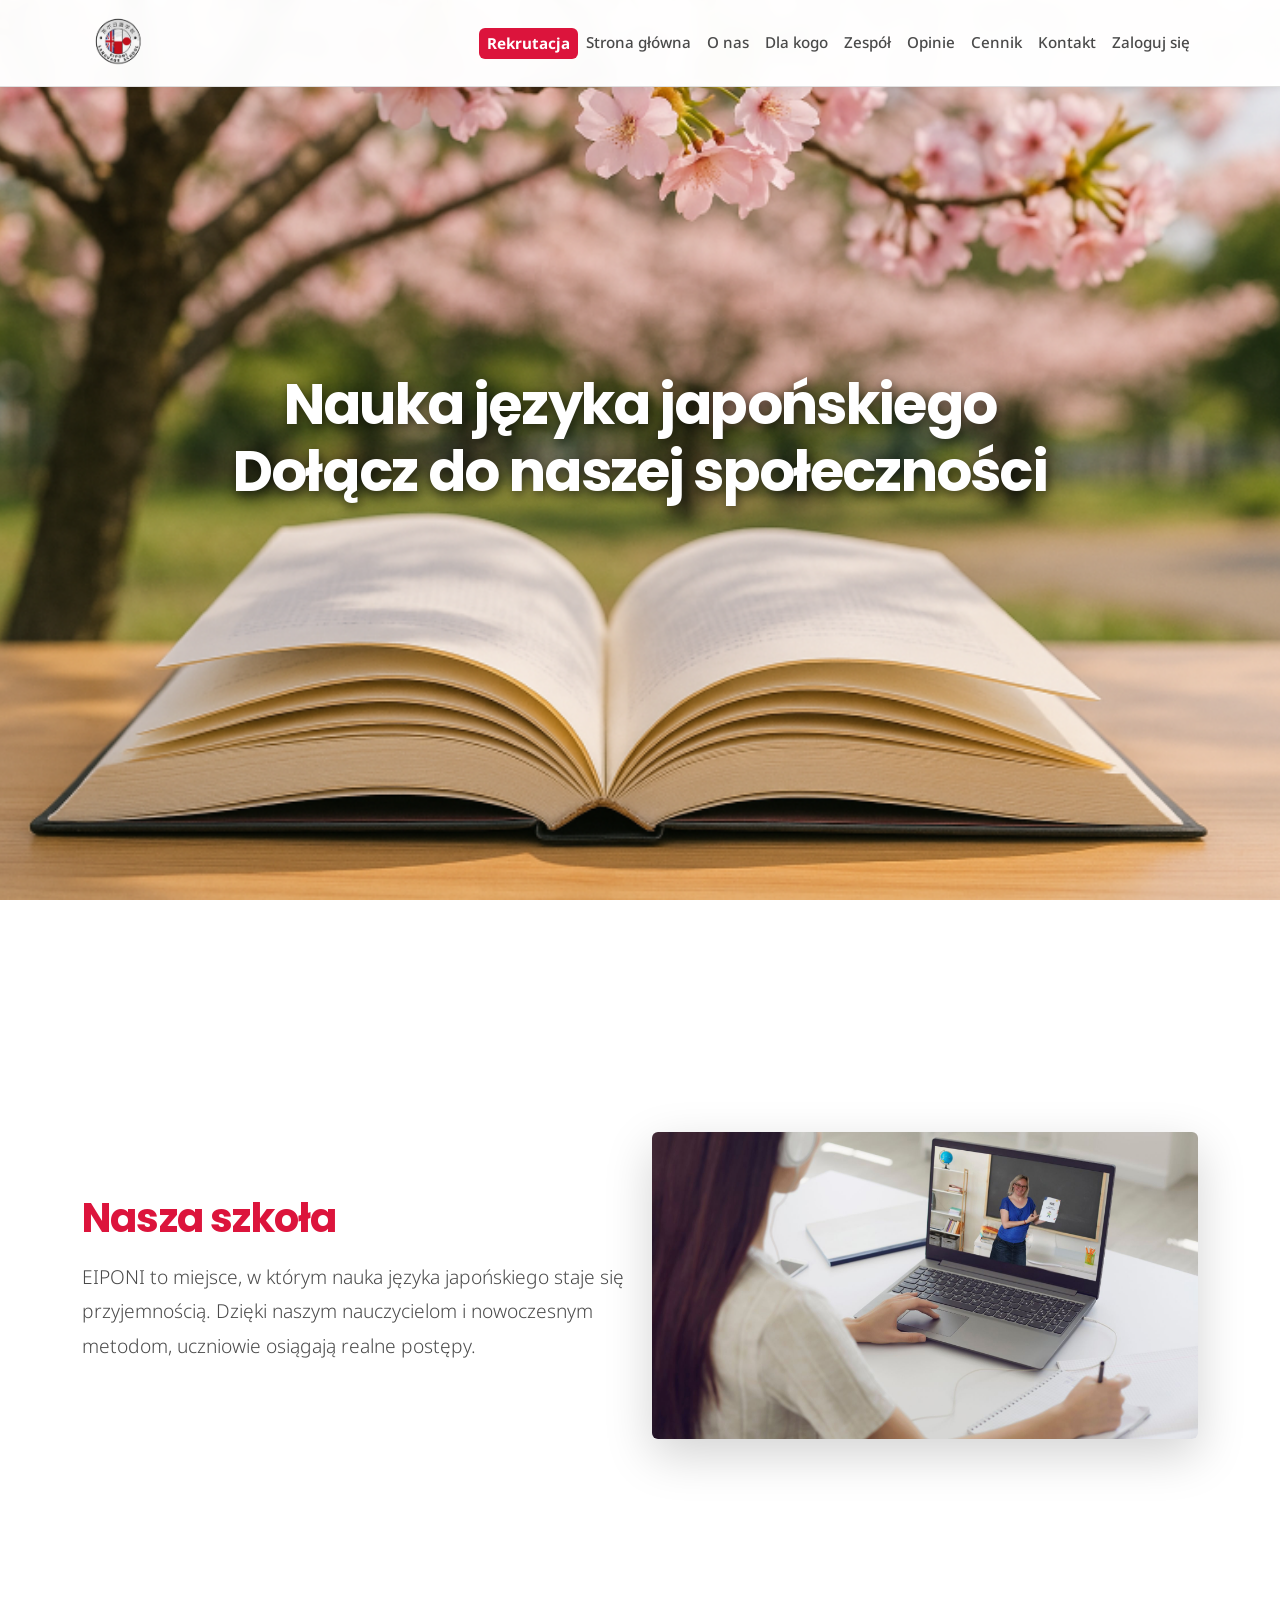
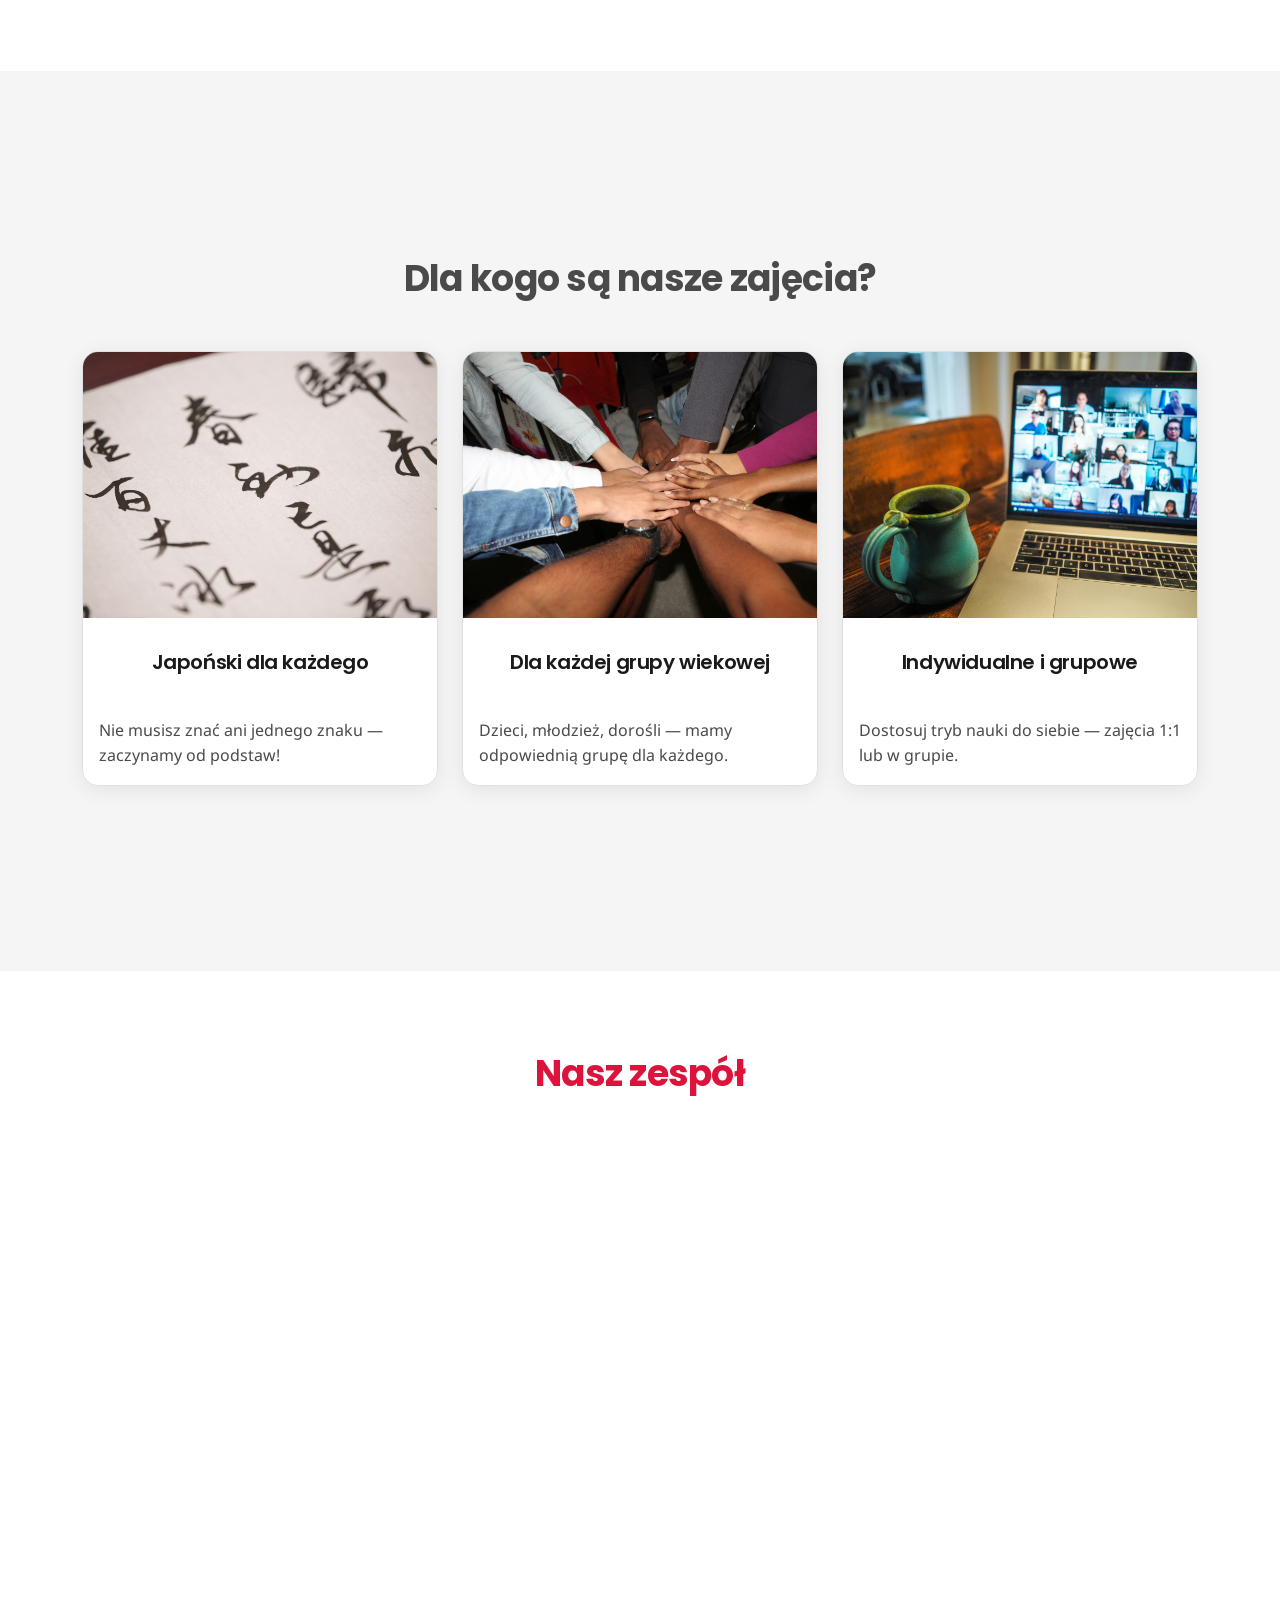
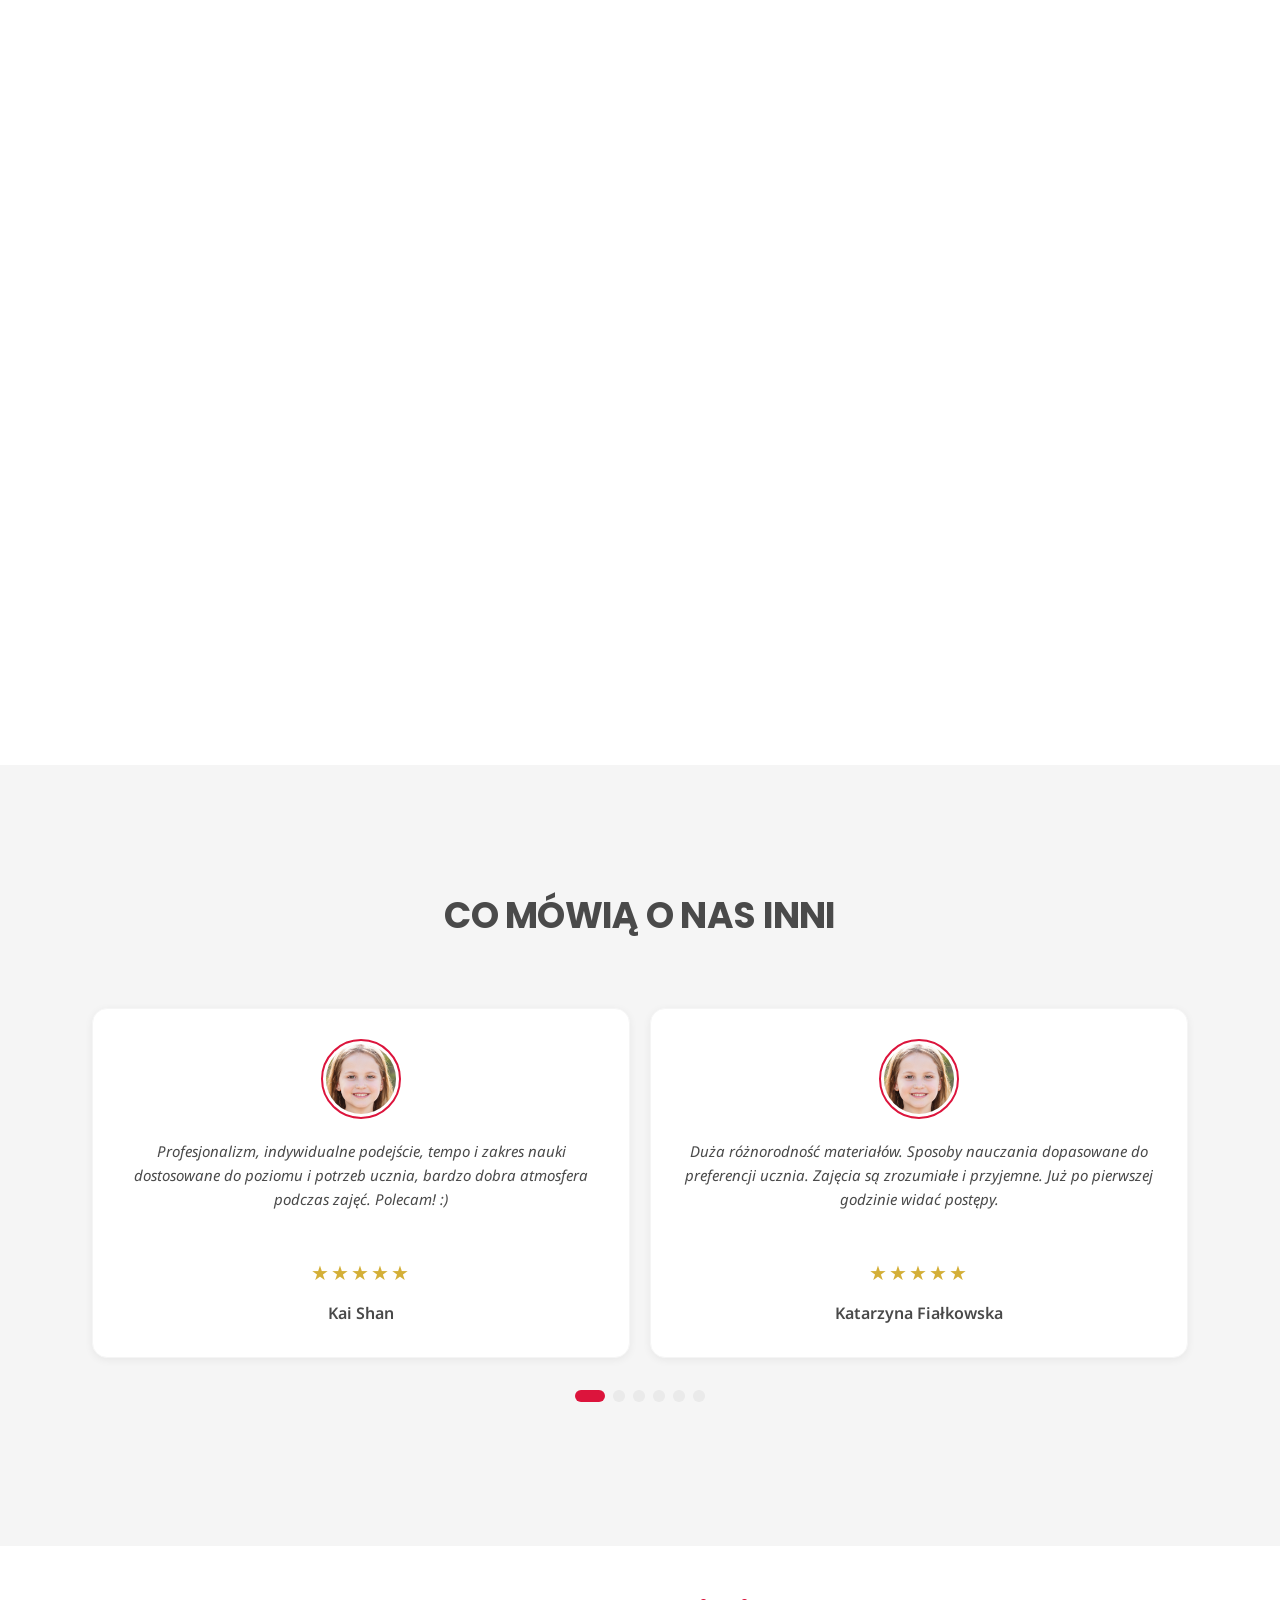
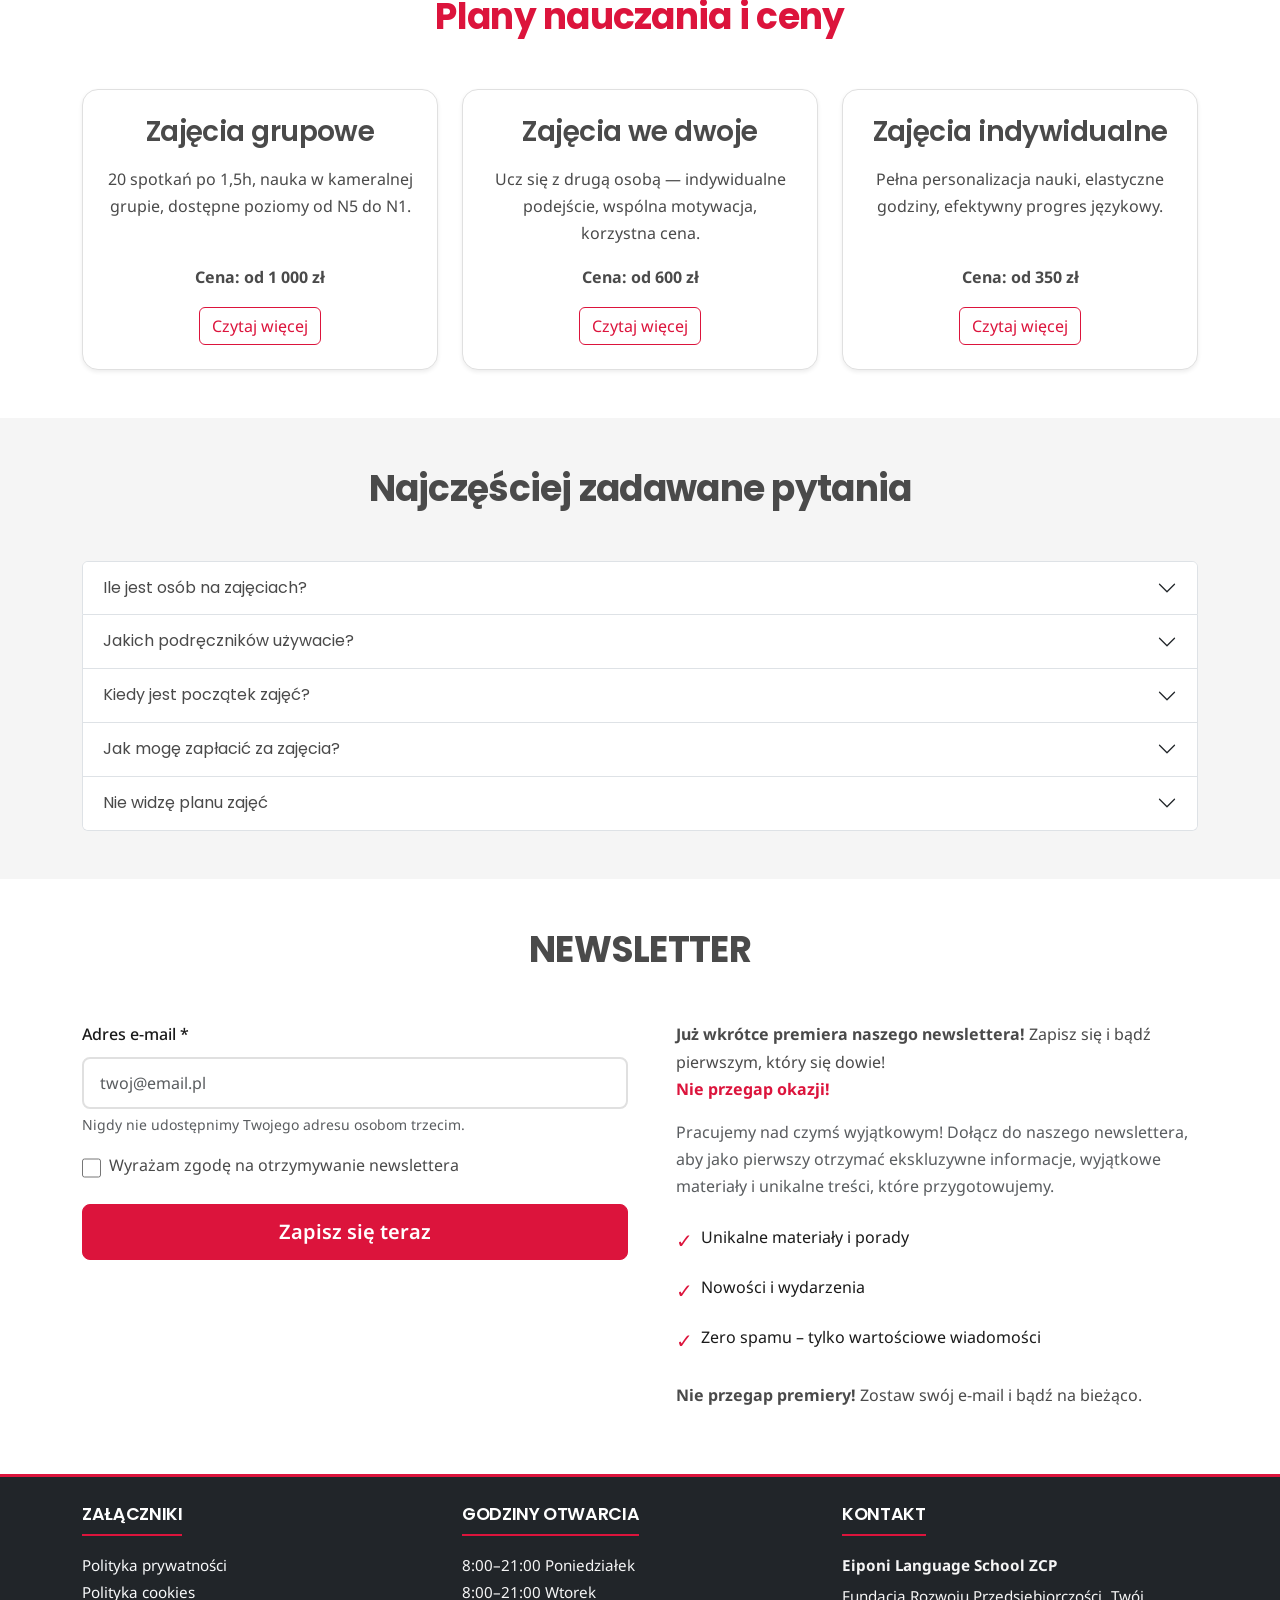
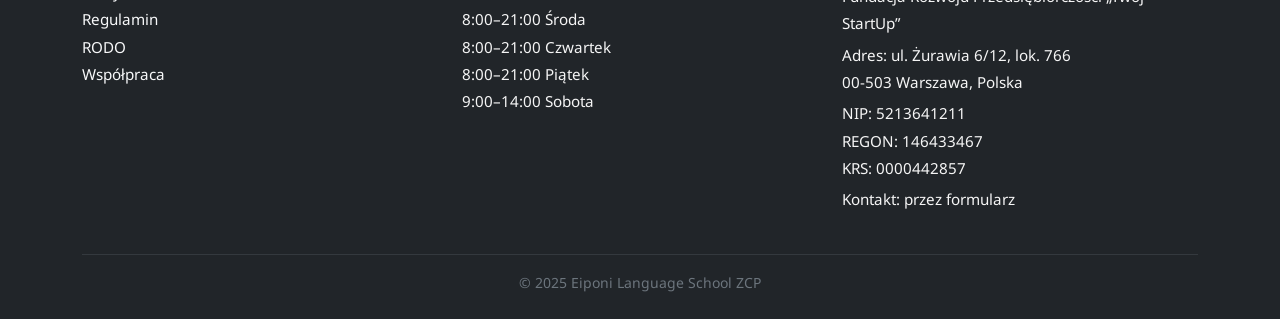
==== commit b107b360: "Ujednolicenie wysokości kart w sekcji cennik i wyrównanie cen oraz przycisków. Dodano układ flex-col" ====
--- a/index.html
+++ b/index.html
@@ -81,7 +81,7 @@
         </nav>
       </inner>
     </section>
- 
+
     <section
       id="landing"
       class="hero d-flex align-items-center justify-content-center text-center text-white"
@@ -89,7 +89,10 @@
       <!-- TŁO: <picture> + <img> -->
       <picture class="hero-bg">
         <!-- wersja mobilna -->
-        <source media="(max-width: 768px)" srcset="img/sakura_sekcja1_mobile.png"/>
+        <source
+          media="(max-width: 768px)"
+          srcset="img/sakura_sekcja1_mobile.png"
+        />
         <!-- wersja domyślna -->
         <img
           src="img/sakura_sekcja1.png"
@@ -107,16 +110,13 @@
       </inner>
     </section>
 
-    <section
-      id="o-nas"
-      class="py-5 bg-white scroll-margin"
-    >
+    <section id="o-nas" class="py-5 bg-white scroll-margin">
       <inner>
         <div class="container">
           <div class="row align-items-center min-vh-75">
             <!-- Tekst -->
             <div class="col-md-6 mb-4 mb-md-0">
-              <h2  class="fw-bold mb-3">Nasza szkoła</h2>
+              <h2 class="fw-bold mb-3">Nasza szkoła</h2>
               <p class="lead">
                 EIPONI to miejsce, w którym nauka języka japońskiego staje się
                 przyjemnością. Dzięki naszym nauczycielom i nowoczesnym metodom,
@@ -486,46 +486,59 @@
           <h2 class="text-center mb-5">Plany nauczania i ceny</h2>
           <div class="row g-4">
             <div class="col-md-4">
-              <div class="card h-100 shadow-sm p-4 text-center">
+              <div
+                class="card h-100 shadow-sm p-4 text-center d-flex flex-column"
+              >
                 <h3 class="mb-3">Zajęcia grupowe</h3>
                 <p>
                   20 spotkań po 1,5h, nauka w kameralnej grupie, dostępne
                   poziomy od N5 do N1.
                 </p>
-                <p class="fw-bold text-primary">Cena: od 1 000 zł</p>
-                <a href="grupowe.html" class="btn btn-outline-primary mt-auto"
-                  >Czytaj więcej</a
-                >
-              </div>
-            </div>
-
-            <div class="col-md-4">
-              <div class="card h-100 shadow-sm p-4 text-center">
+
+                <div class="mt-auto">
+                  <p class="fw-bold text-primary mb-3">Cena: od 1 000 zł</p>
+                  <a href="grupowe.html" class="btn btn-outline-primary"
+                    >Czytaj więcej</a
+                  >
+                </div>
+              </div>
+            </div>
+
+            <div class="col-md-4">              
+              <div
+                class="card h-100 shadow-sm p-4 text-center d-flex flex-column"
+              >
                 <h3 class="mb-3">Zajęcia we dwoje</h3>
                 <p>
                   Ucz się z drugą osobą — indywidualne podejście, wspólna
                   motywacja, korzystna cena.
                 </p>
-                <p class="fw-bold text-primary">Cena: od 600 zł</p>
-                <a href="dwoje.html" class="btn btn-outline-primary mt-auto"
-                  >Czytaj więcej</a
-                >
-              </div>
-            </div>
-
-            <div class="col-md-4">
-              <div class="card h-100 shadow-sm p-4 text-center">
+                
+                <div class="mt-auto">
+                  <p class="fw-bold text-primary mb-3">Cena: od 600 zł</p>
+                  <a href="dwoje.html" class="btn btn-outline-primary"
+                    >Czytaj więcej</a
+                  >
+                </div>
+              </div>
+            </div>
+
+            <div class="col-md-4">              
+              <div
+                class="card h-100 shadow-sm p-4 text-center d-flex flex-column"
+              >
                 <h3 class="mb-3">Zajęcia indywidualne</h3>
                 <p>
                   Pełna personalizacja nauki, elastyczne godziny, efektywny
                   progres językowy.
                 </p>
-                <p class="fw-bold text-primary">Cena: od 350 zł</p>
-                <a
-                  href="indywidualne.html"
-                  class="btn btn-outline-primary mt-auto"
-                  >Czytaj więcej</a
-                >
+                
+                <div class="mt-auto">
+                  <p class="fw-bold text-primary mb-3">Cena: od 350 zł</p>
+                  <a href="indywidualne.html" class="btn btn-outline-primary"
+                    >Czytaj więcej</a
+                  >
+                </div>
               </div>
             </div>
           </div>
--- a/style.css
+++ b/style.css
@@ -199,6 +199,7 @@
 #landing h1 {
   color: var(--white);
   font-size: 3.5rem;
+  font-size: clamp(2rem, 5vw, 3.5rem);
   font-weight: 800;
   letter-spacing: -0.03em;
   margin-bottom: 1.5rem;
@@ -1037,9 +1038,6 @@
     font-size: 1.35rem;
   }
 
-  #landing h1 {
-    font-size: 2.25rem;
-  }
 
   body {
     font-size: 15px;
@@ -1055,9 +1053,6 @@
 }
 
 @media (max-width: 576px) {
-  #landing h1 {
-    font-size: 1.75rem;
-  }
 
   .team-photo {
     width: 100px;
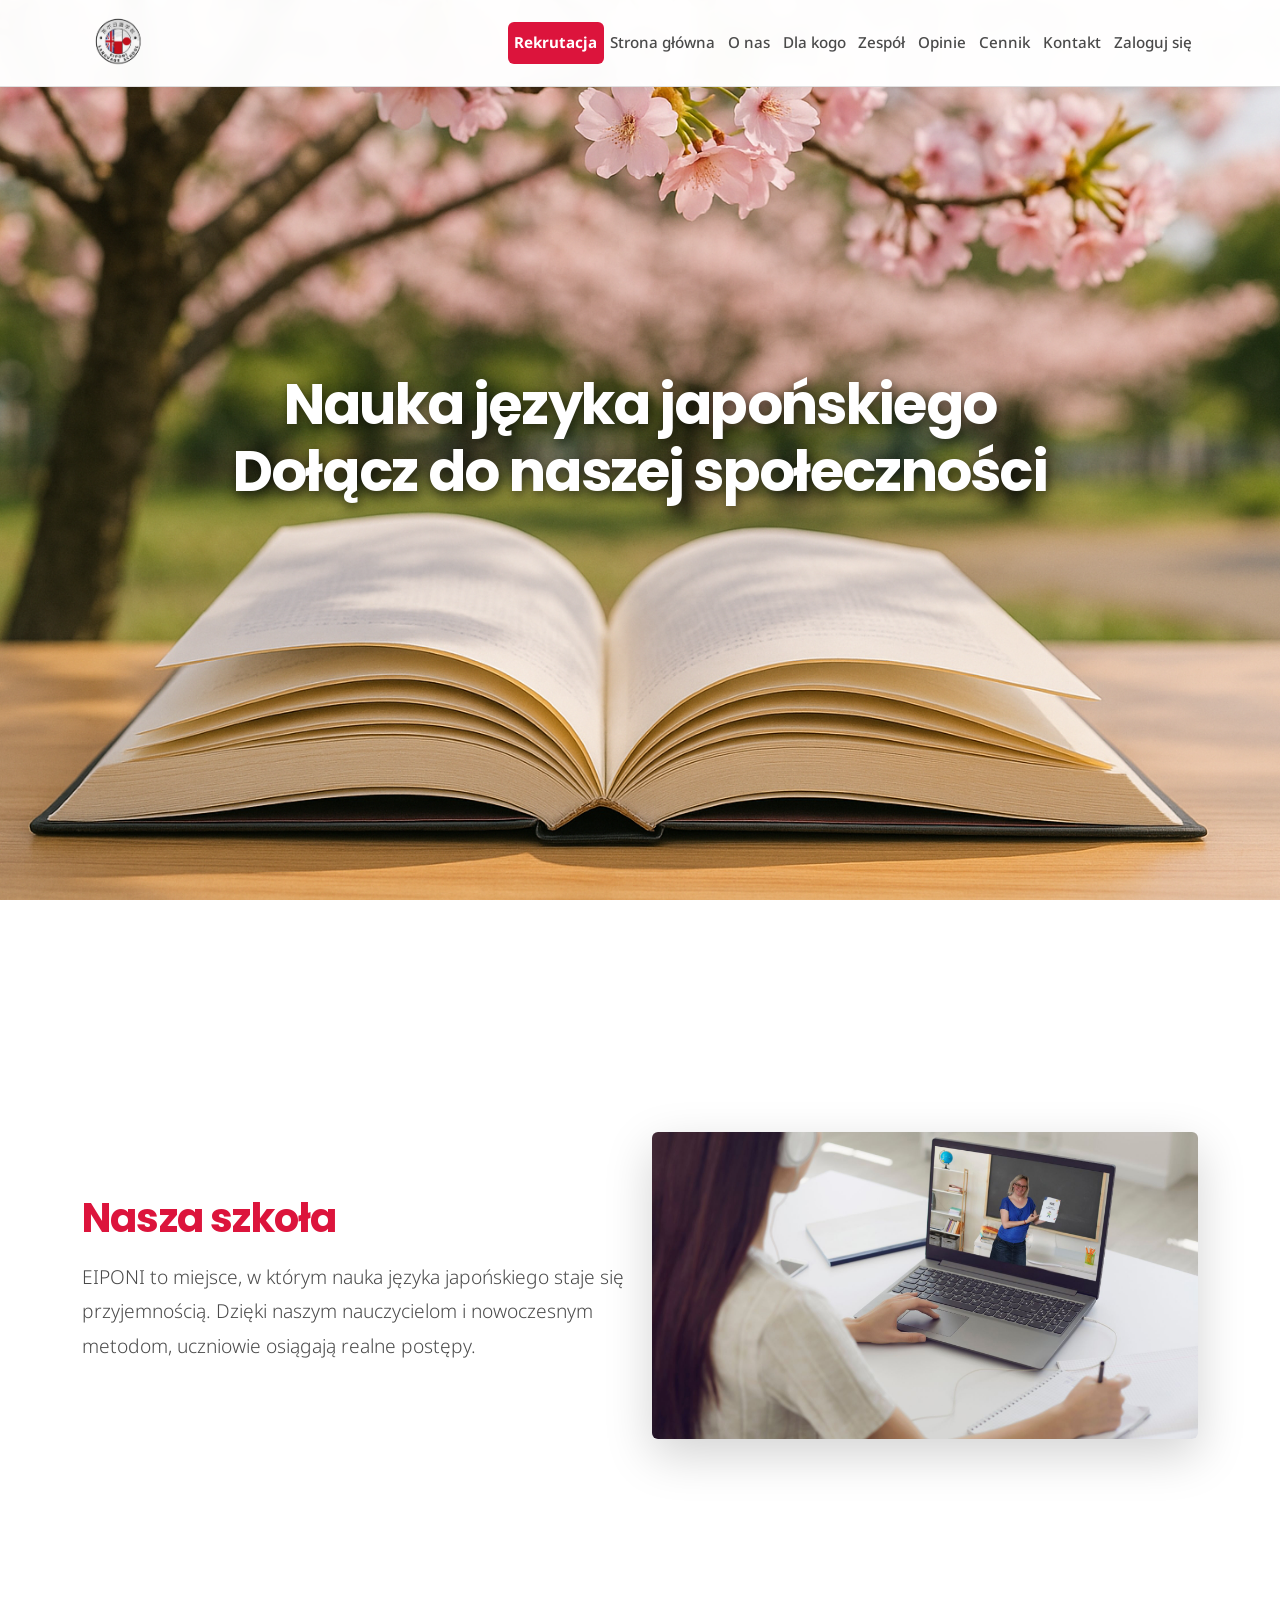
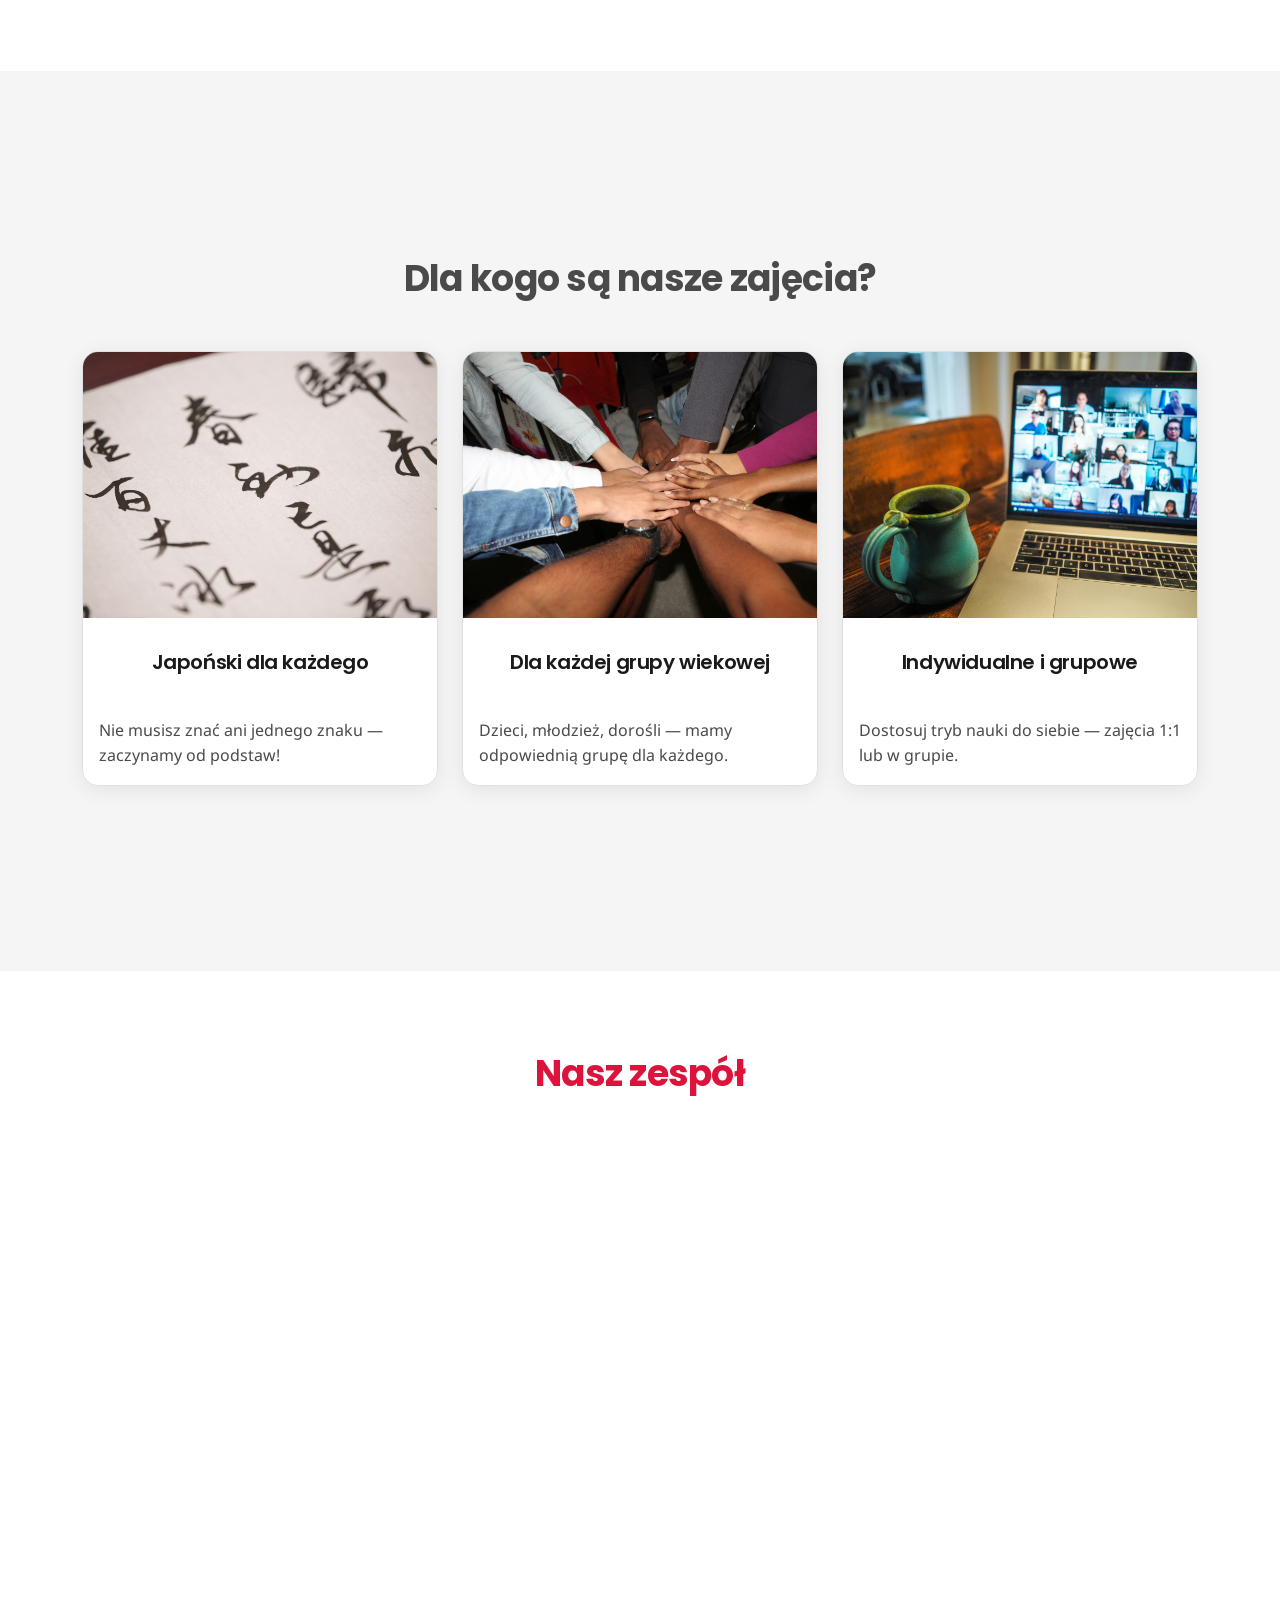
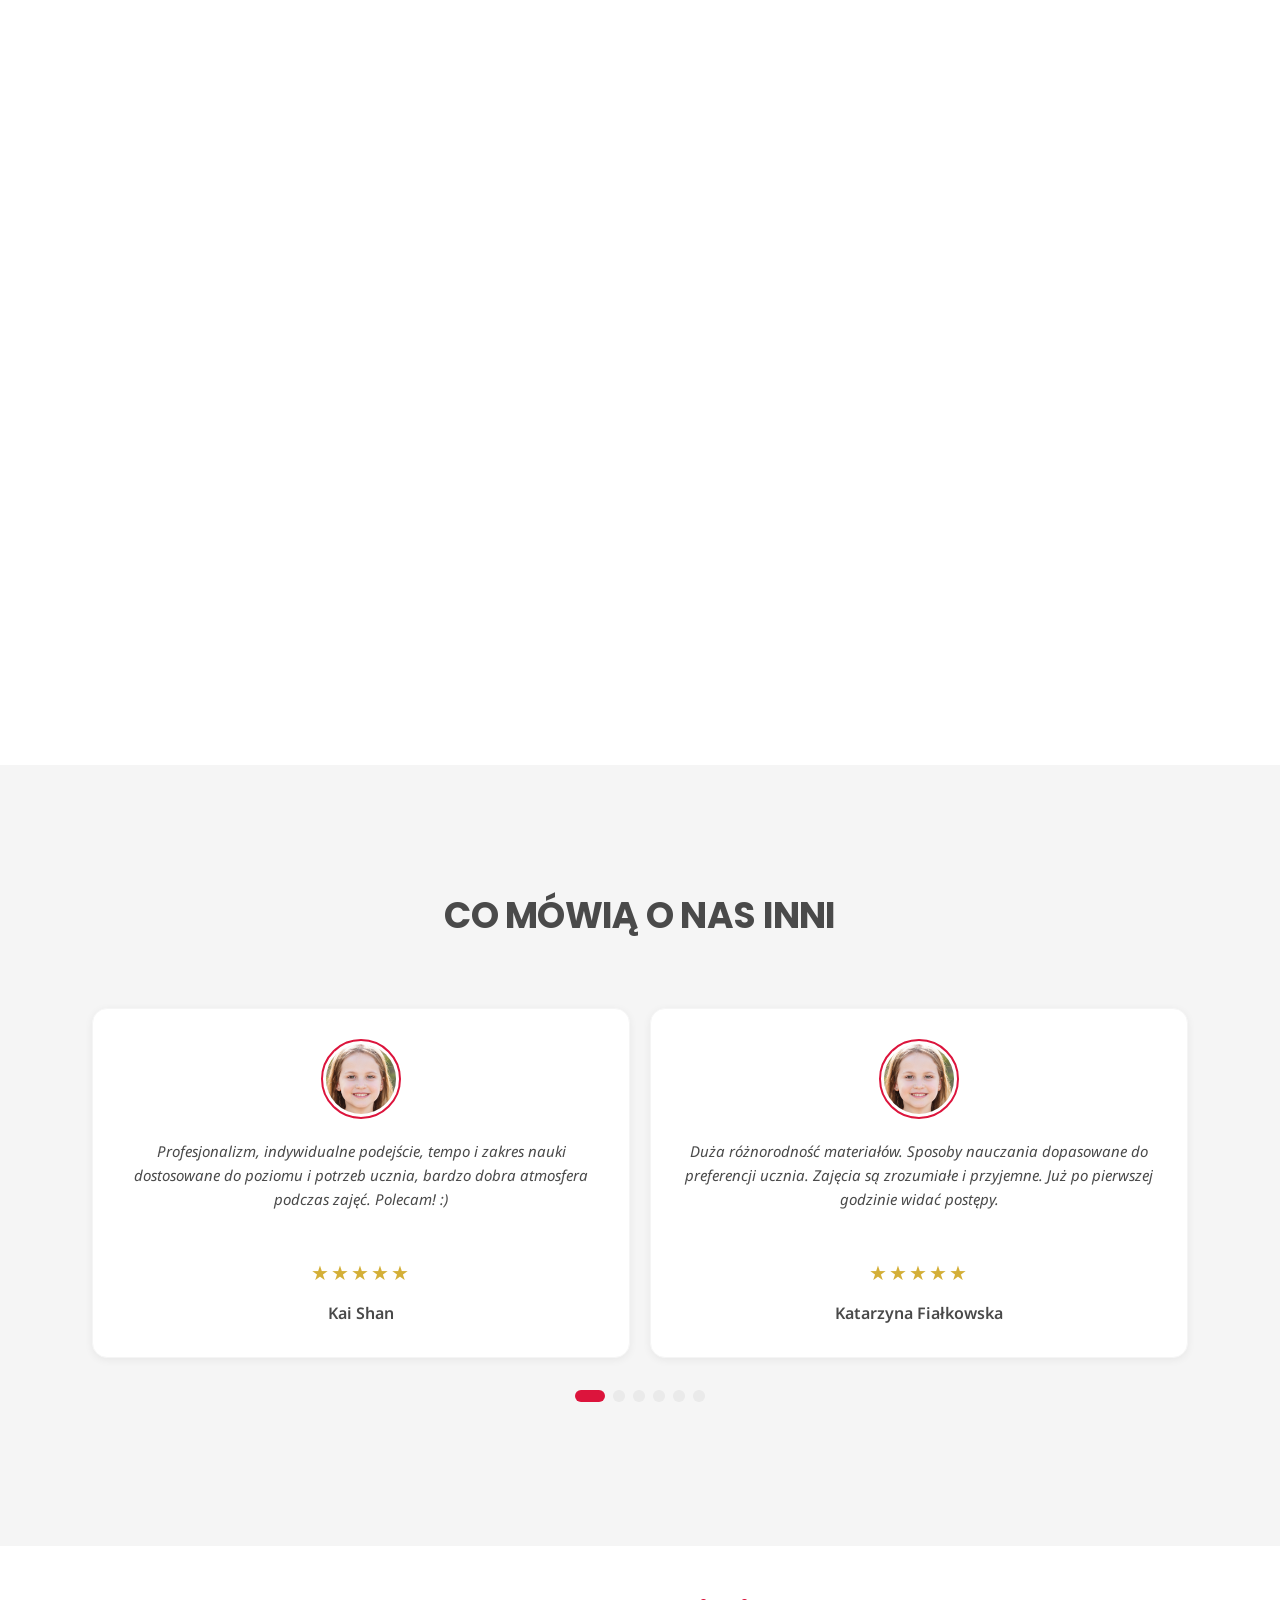
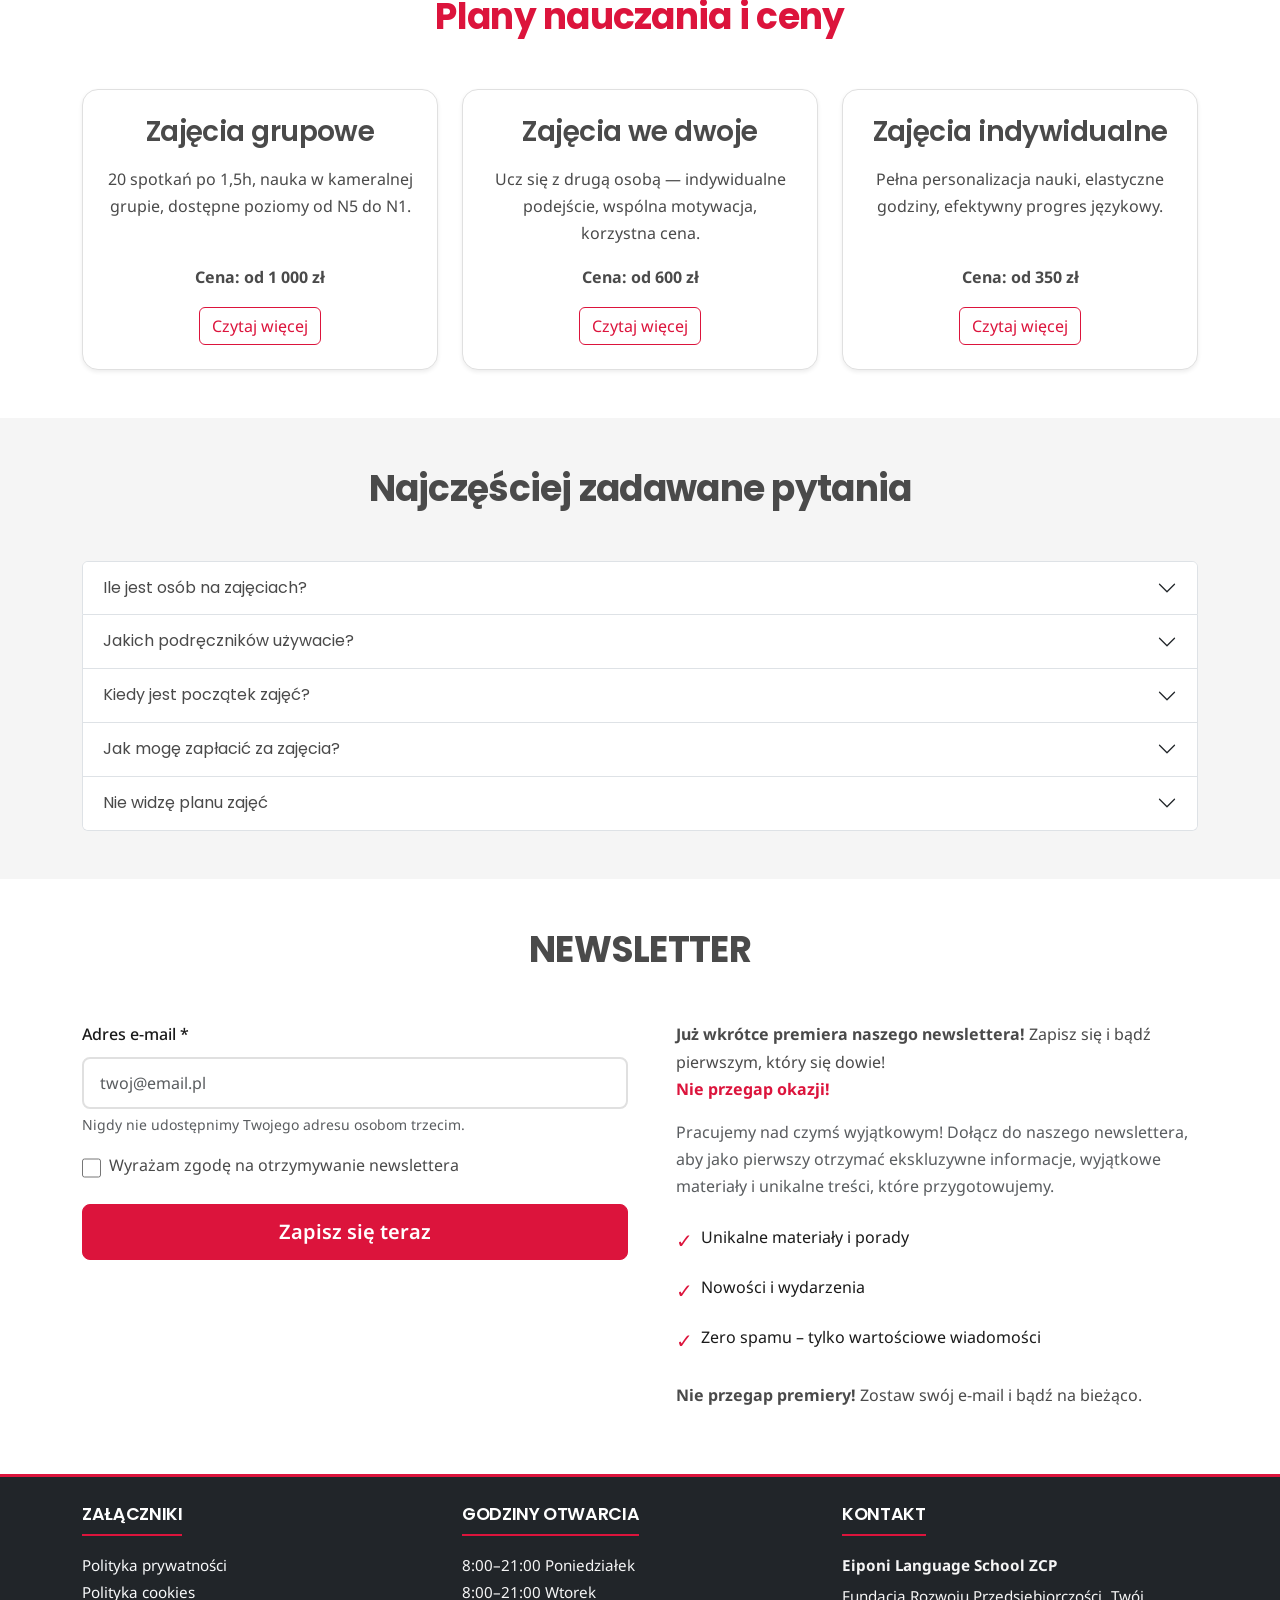
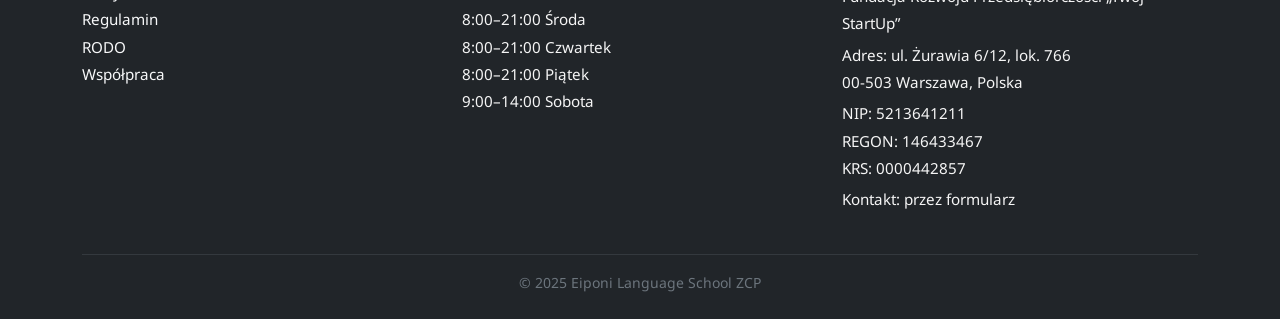
==== commit d673a034: "– Zamiana .text-muted na własną klasę .team-lang w sekcji ZESPÓŁ – Uporządkowanie semantyki (rola w " ====
--- a/index.html
+++ b/index.html
@@ -227,7 +227,7 @@
                 />
                 <div class="card-body">
                   <h5 class="card-title">Ula</h5>
-                  <p class="text-muted mb-1">(PL, JP, EN)</p>
+                  <p class="team-lang mb-1">(PL, JP, EN)</p>
                   <p class="card-text small">
                     Cześć! Jestem absolwentką ekonomii Uniwersytetu
                     Warszawskiego i filologii orientalnej ze specjalizacją
@@ -254,7 +254,7 @@
                 />
                 <div class="card-body">
                   <h5 class="card-title">Ryo</h5>
-                  <p class="text-muted mb-1">(JP, EN)</p>
+                  <p class="team-lang mb-1">(JP, EN)</p>
                   <p class="card-text small">
                     Pochodzę z Miyazaki, od 2000 roku mieszkam w Polsce.
                     Interesuję się językami i kulturami obcymi. Skończyłam
@@ -279,7 +279,7 @@
                 />
                 <div class="card-body">
                   <h5 class="card-title">Martyna</h5>
-                  <p class="text-muted mb-1">(PL, JP)</p>
+                  <p class="team-lang mb-1">(PL, JP)</p>
                   <p class="card-text small">
                     Cześć! Z językiem japońskim mam styczność od 9 lat. W
                     międzyczasie uczestniczyłam w wymianie ze szkołą
@@ -305,7 +305,7 @@
                 />
                 <div class="card-body">
                   <h5 class="card-title">Julia</h5>
-                  <p class="text-muted mb-1">(PL, JP, EN)</p>
+                  <p class="team-lang mb-1">(PL, JP, EN)</p>
                   <p class="card-text small">
                     Jestem absolwentką japonistyki na Uniwersytecie Warszawskim
                     oraz po rocznej wymianie na Uniwersytecie Osaka. Posiadam
@@ -333,7 +333,7 @@
                 />
                 <div class="card-body">
                   <h5 class="card-title">Kasia</h5>
-                  <p class="text-muted mb-1">(PL, JP, EN)</p>
+                  <p class="team-lang mb-1">(PL, JP, EN)</p>
                   <p class="card-text small">
                     Ukończyłam studia doktoranckie z lingwistyki języka
                     japońskiego na Uniwersytecie Osaka. Przez 10 lat mieszkałam
--- a/style.css
+++ b/style.css
@@ -10,19 +10,23 @@
 
 /* ZMIENNE KOLORÓW - PALETA LOGA EIPONI */
 :root {
-  /* Kolory główne z loga */
-  --eiponi-red: #dc143c; /* Czerwony z flag Polski i Japonii */
+  /* Kolory główne (czerwienie) */
+  --eiponi-red: #dc143c; /* Czerwony z flagi Polski i Japonii */
   --eiponi-red-light: #ff6b6b; /* Jasny czerwony */
   --eiponi-red-pale: #ffe5e5; /* Bardzo jasny czerwony */
   --eiponi-red-dark: #b01030; /* Ciemny czerwony */
   --eiponi-red-dark-logo: #c30f1b; /* czerwony z loga */
   --eiponi-red-light-logo: #e91120; /* jasny czerwony z loga */
 
+  /* Kolory główne (granaty) */
+
   --eiponi-navy: #00247d; /* Granatowy z flagi brytyjskiej */
   --eiponi-navy-light: #1e3a8a; /* Jasny granatowy */
   --eiponi-navy-pale: #e0e7ff; /* Bardzo jasny granatowy */
   --eiponi-navy-logo: #434b92; /* Granatowy z flagi brytyjskiej z loga */
   --eiponi-navy-light-logo: #545eb8; /* Jasny granatowy z loga */
+
+  /* Neutralne / tła */
 
   --white: #ffffff;
   --cream: #fff9f5;
@@ -32,24 +36,32 @@
   --gray-dark: #6c757d;
   --gray-logo: #dedede; /* szary z loga */
 
+  /* Kolory tekstu */
+
   --text-primary: #1a1a1a;
   --text-secondary: #4a4a4a;
   --text-muted: #6c757d;
 
+  /* Akcenty */
+
   --accent-gold: #d4af37;
   --accent-green: #198754;
   --accent-blue: #0d6efd;
+
+  /* Cienie */
 
   --shadow-soft: 0 2px 8px rgba(0, 0, 0, 0.06);
   --shadow-medium: 0 4px 20px rgba(0, 0, 0, 0.08);
   --shadow-strong: 0 8px 25px rgba(0, 0, 0, 0.12);
   --shadow-eiponi: 0 0 15px rgba(220, 20, 60, 0.25);
 
+  /* Tła globalne */
+
   --color-bg: #fff6f0; /* Warm cream background */
   --color-bg-alt: #fff9f6; /* Subtle warm tint */
 }
 
-/* RESET I PODSTAWY */
+/* RESET I PODSTAWY TYPOGRAFII */
 * {
   margin: 0;
   padding: 0;
@@ -117,48 +129,81 @@
   backdrop-filter: blur(10px);
 }
 
+/* Kontener navbara */
+.navbar .container {
+  align-items: center;
+}
+
+/* Linki w menu */
+.navbar-light .navbar-nav .nav-link,
 .navbar-nav .nav-link {
   color: var(--text-secondary);
   font-weight: 500;
   font-size: 0.95rem;
-  padding: 0.5rem 1rem;
-  transition: color 0.3s ease, transform 0.3s ease;
-}
-
-.navbar-nav .nav-link:hover {
+  padding: 0.5rem 0.4rem;
+  transition: color 0.2s ease, transform 0.2s ease;
+}
+
+/* Hover / focus linków */
+.navbar-light .navbar-nav .nav-link:hover,
+.navbar-light .navbar-nav .nav-link:focus,
+.navbar-nav .nav-link:hover,
+.navbar-nav .nav-link:focus {
   color: var(--eiponi-red-dark-logo);
   transform: translateY(-2px);
 }
 
+/* Link aktywny  */
+.navbar-nav .nav-link.active {
+  color: var(--eiponi-red-dark-logo);
+}
+
+/* Logo */
 .navbar-brand {
-  transition: transform 0.3s ease;
+  display: flex;
+  align-items: center;
+  transition: transform 0.2s ease;
 }
 
 .navbar-brand:hover {
   transform: scale(1.05);
 }
 
-/* Wyróżniony link w navbarze */
+/* Hamburger */
+.navbar-toggler {
+  border: none;
+  padding: 0.25rem 0.5rem;
+}
+
+.navbar-toggler:focus {
+  box-shadow: none;
+}
+
+/* Wyróżniony link "Rekrutacja" */
 .nav-rekrutacja {
   background-color: var(--eiponi-red);
-  color: white !important;
+  color: var(--white) !important;
   font-weight: 700 !important;
   border-radius: 6px;
-  margin-left: 10px;
-  line-height: 1;
+  padding: 0.5rem 1rem;
   display: inline-block;
 }
 
-/* Hover */
-.nav-rekrutacja:hover {
+/* Hover o focus "Rekrutacja" */
+.nav-rekrutacja:hover,
+.nav-rekrutacja:focus {
   background-color: var(--eiponi-red-dark);
-  color: white !important;
+  color: var(--white) !important;
   transform: translateY(-2px);
 }
 
-/* W wersji mobilnej – większa widoczność */
-.navbar .nav-rekrutacja {
-  margin-top: 6px;
+/* Odstęp przycisku rekrutacja od loga szkoły
+ na urządzeniach mobilnych */
+
+@media (max-width: 991.98px) {
+  .navbar .navbar-nav {
+    padding-top: 0.75rem;
+  }
 }
 
 /* ============================================
@@ -176,7 +221,7 @@
 /* Kontener z obrazem tła (element <picture>) */
 .hero-bg {
   position: absolute;
-  inset: 0;             /* top:0; right:0; bottom:0; left:0; */
+  inset: 0; /* top:0; right:0; bottom:0; left:0; */
   z-index: -1;
 }
 
@@ -198,27 +243,22 @@
 /* Nagłówek hero */
 #landing h1 {
   color: var(--white);
-  font-size: 3.5rem;
   font-size: clamp(2rem, 5vw, 3.5rem);
   font-weight: 800;
   letter-spacing: -0.03em;
   margin-bottom: 1.5rem;
 }
 
-/* Cień tekstu */
-.text-shadow {
-  text-shadow: 2px 4px 12px rgba(0, 0, 0, 0.6);
-}
-
-
-
 /* ============================================
    SEKCJA: O NAS (#o-nas)
 ============================================ */
+
 #o-nas {
   background-color: var(--white);
   padding: 5rem 0;
 }
+
+/* Nagłówek sekcji */
 
 #o-nas h2 {
   color: var(--eiponi-red);
@@ -227,11 +267,15 @@
   font-weight: 700;
 }
 
+/* Tekst wprowadzający */
+
 #o-nas .lead {
   color: var(--text-secondary);
   font-size: 1.2rem;
   line-height: 1.8;
 }
+
+/* Zdjęcie w sekcji */
 
 #o-nas img {
   border-radius: 15px;
@@ -243,19 +287,16 @@
   transform: scale(1.02);
 }
 
-.min-vh-75 {
-  min-height: 75vh !important;
-}
-
-
-
 /* ============================================
    SEKCJA: DLA KOGO (#dla_kogo)
 ============================================ */
+
 #dla_kogo {
   padding: 5rem 0;
 }
 
+/* Nagłówek sekcji */
+
 #dla_kogo h2 {
   color: var(--text-secondary);
   font-size: 2.25rem;
@@ -263,14 +304,20 @@
   margin-bottom: 3rem;
 }
 
+/* Karta */
+
 #dla_kogo .card {
-  overflow: hidden;
-}
+  overflow: hidden; /* Ukrywa nadmiar obrazu przy powiększeniu */
+}
+
+/* Tytuł karty */
 
 #dla_kogo .card-title {
   margin-top: 1rem;
 }
 
+/* Obrazek w karcie – animacja */
+
 #dla_kogo .ratio img {
   transition: transform 0.3s ease;
 }
@@ -282,11 +329,14 @@
 /* ============================================
    SEKCJA: ZESPÓŁ (#zespol)
 ============================================ */
+
 #zespol {
   background-color: var(--white);
   padding: 5rem 0;
 }
 
+/* Nagłówek sekcji */
+
 #zespol h2 {
   color: var(--eiponi-red);
   font-size: 2.25rem;
@@ -294,21 +344,28 @@
   margin-bottom: 5rem;
 }
 
+/* Karty członków zespołu */
+
 #zespol .card {
   padding: 1rem 0;
 }
 
+/* Tytuł karty (imię/nazwisko) */
+
 #zespol .card-title {
   margin-bottom: 0.5rem;
 }
 
-#zespol .text-muted {
+/* Podtytuł karty w jakich językaach prowadzone są zajęcia */
+
+.team-lang {
   font-size: 0.9rem;
   color: var(--gray-dark);
   font-style: italic;
 }
 
 /* Zdjęcia zespołu */
+
 .team-photo {
   width: 120px;
   height: 120px;
@@ -968,6 +1025,14 @@
   padding-top: 80px;
 }
 
+.scroll-margin {
+  scroll-margin-top: 60px !important; /* Dostosuj wartość w zależności od wysokości navbaru */
+}
+
+.min-vh-75 {
+  min-height: 75vh !important;
+}
+
 .text-eiponi {
   color: var(--eiponi-red) !important;
 }
@@ -1006,11 +1071,10 @@
   color: var(--text-secondary) !important;
 }
 
-
-.scroll-margin {
-  scroll-margin-top: 60px !important; /* Dostosuj wartość w zależności od wysokości navbaru */
-}
-
+/* Cień tekstu */
+.text-shadow {
+  text-shadow: 2px 4px 12px rgba(0, 0, 0, 0.6);
+}
 
 /* ============================================
    RESPONSYWNOŚĆ
@@ -1038,7 +1102,6 @@
     font-size: 1.35rem;
   }
 
-
   body {
     font-size: 15px;
   }
@@ -1053,7 +1116,6 @@
 }
 
 @media (max-width: 576px) {
-
   .team-photo {
     width: 100px;
     height: 100px;
@@ -1070,10 +1132,6 @@
     font-size: 2rem;
   }
 }
-
-
-
-
 
 /* ============================================
    ANIMACJE
@@ -1093,7 +1151,6 @@
 html {
   scroll-behavior: smooth;
 }
-
 
 /* ============================================ 
    POPRAWKI DLA AUTOFILL I WALIDACJI BOOTSTRAPA */
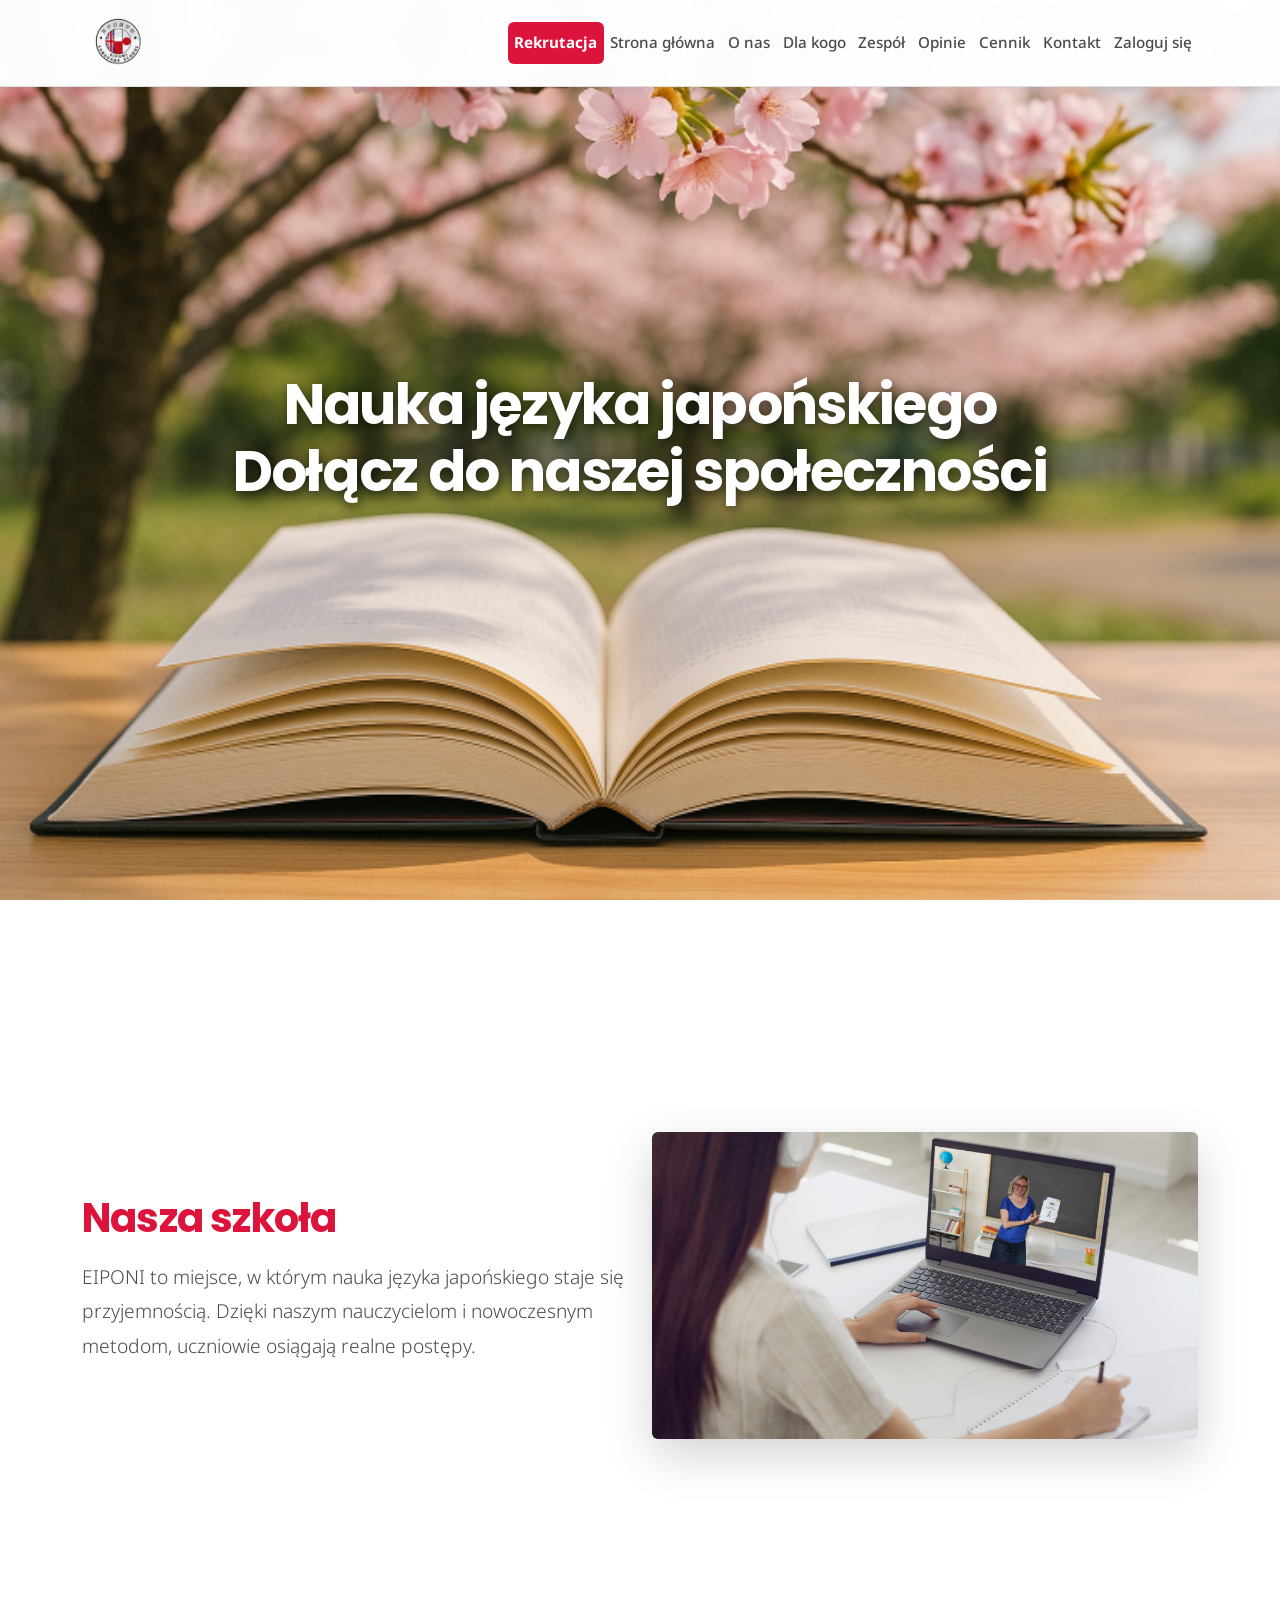
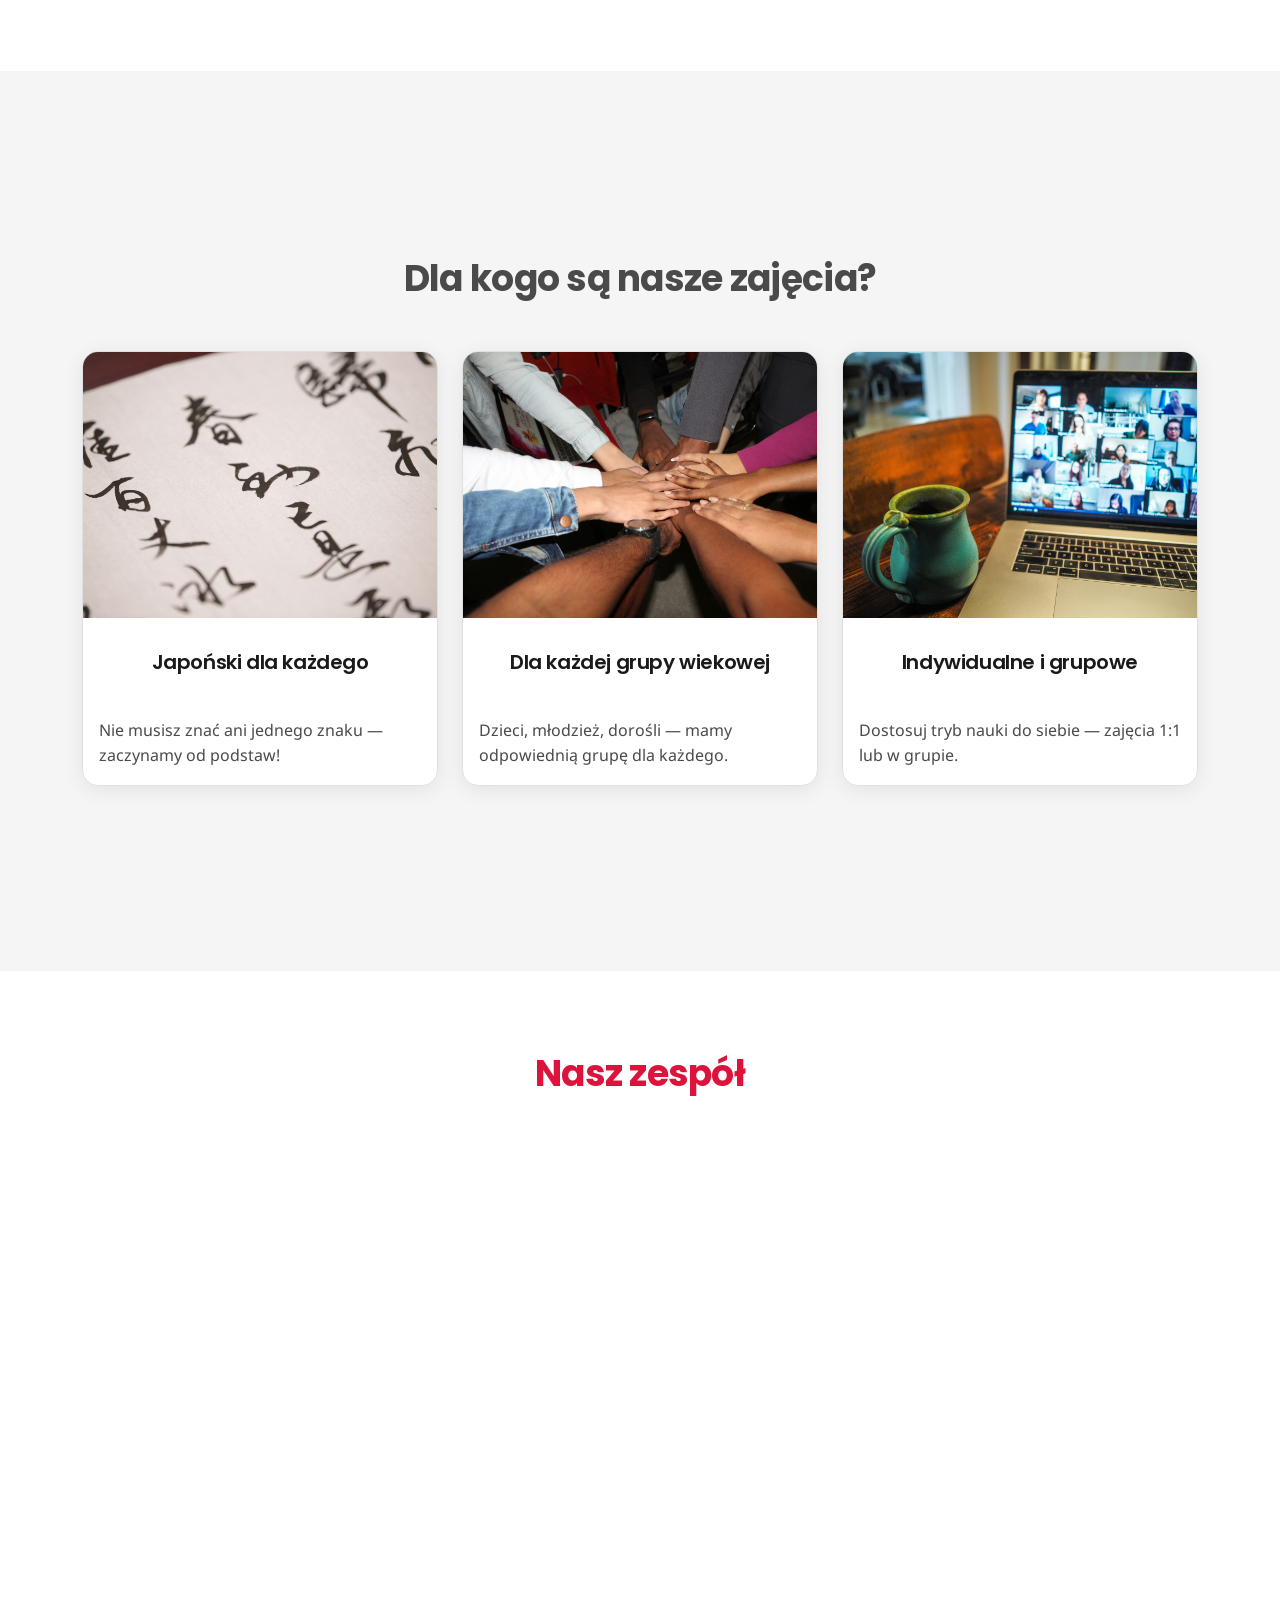
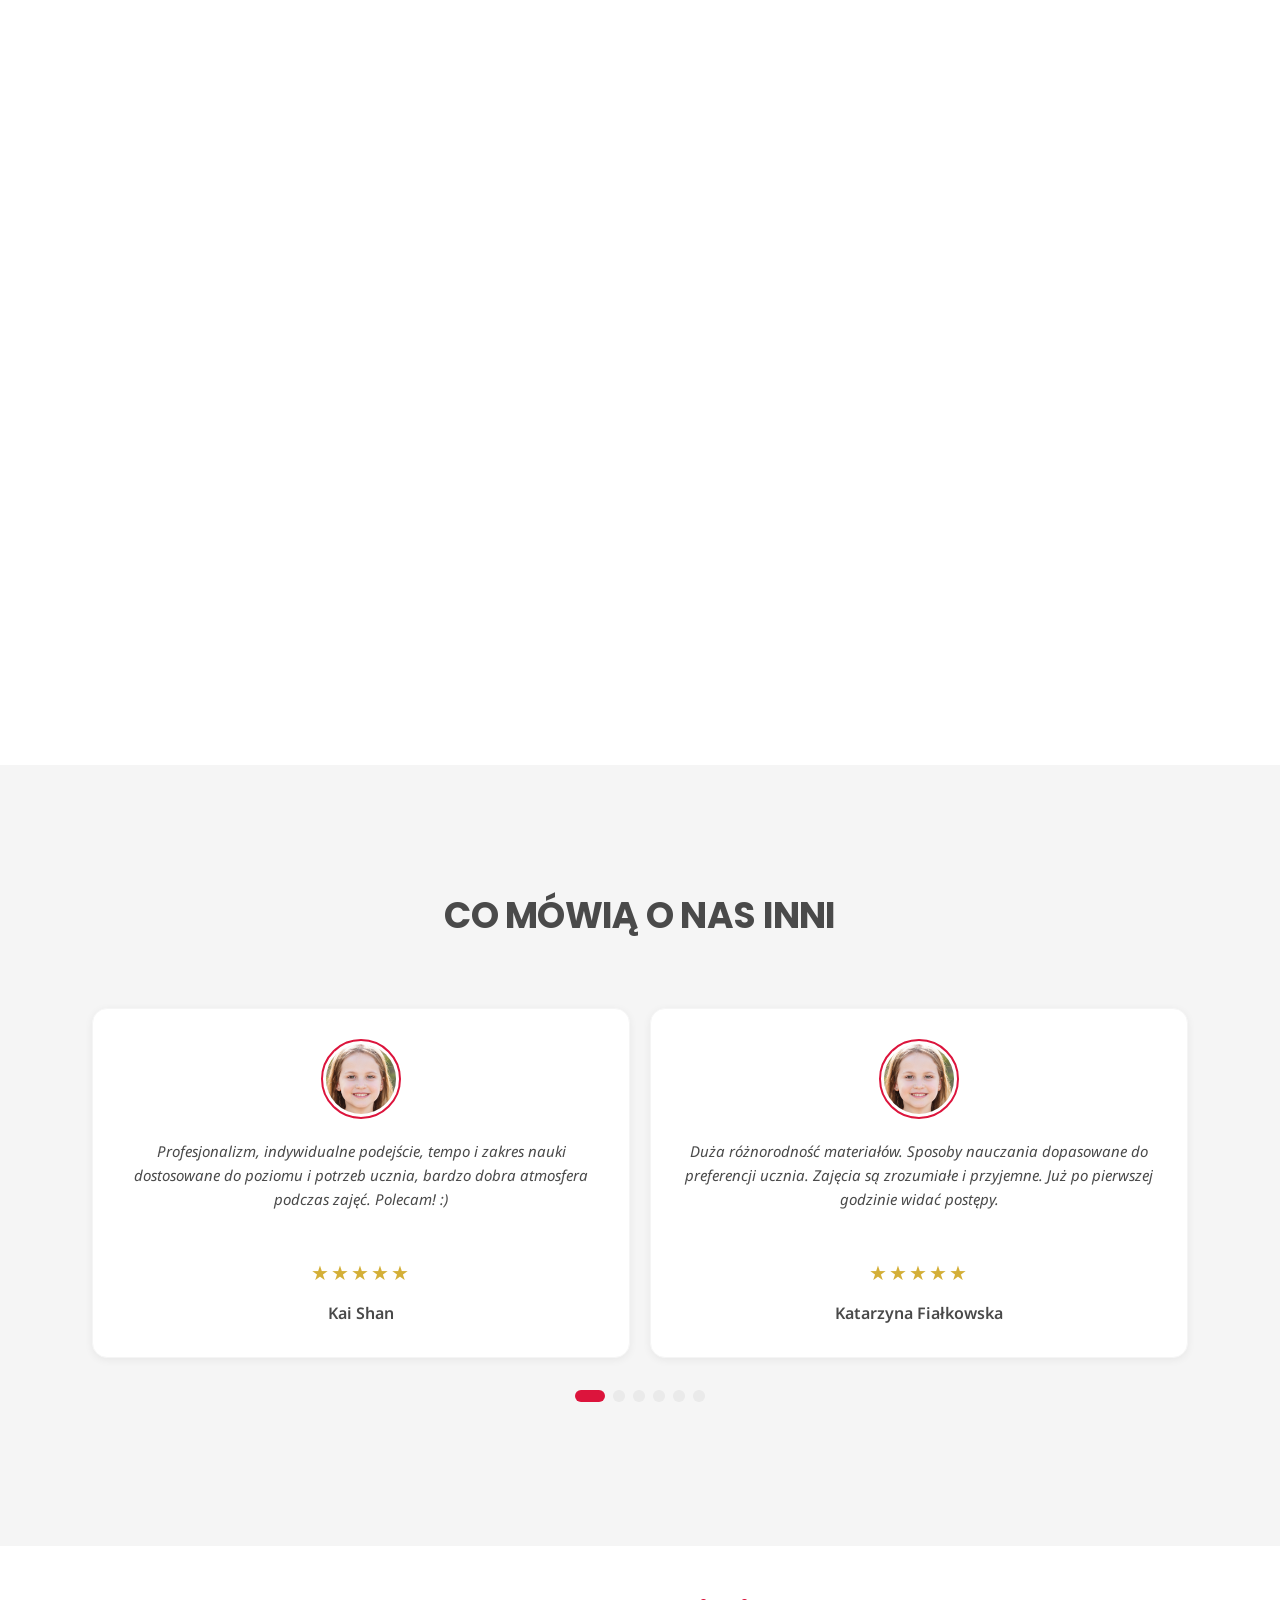
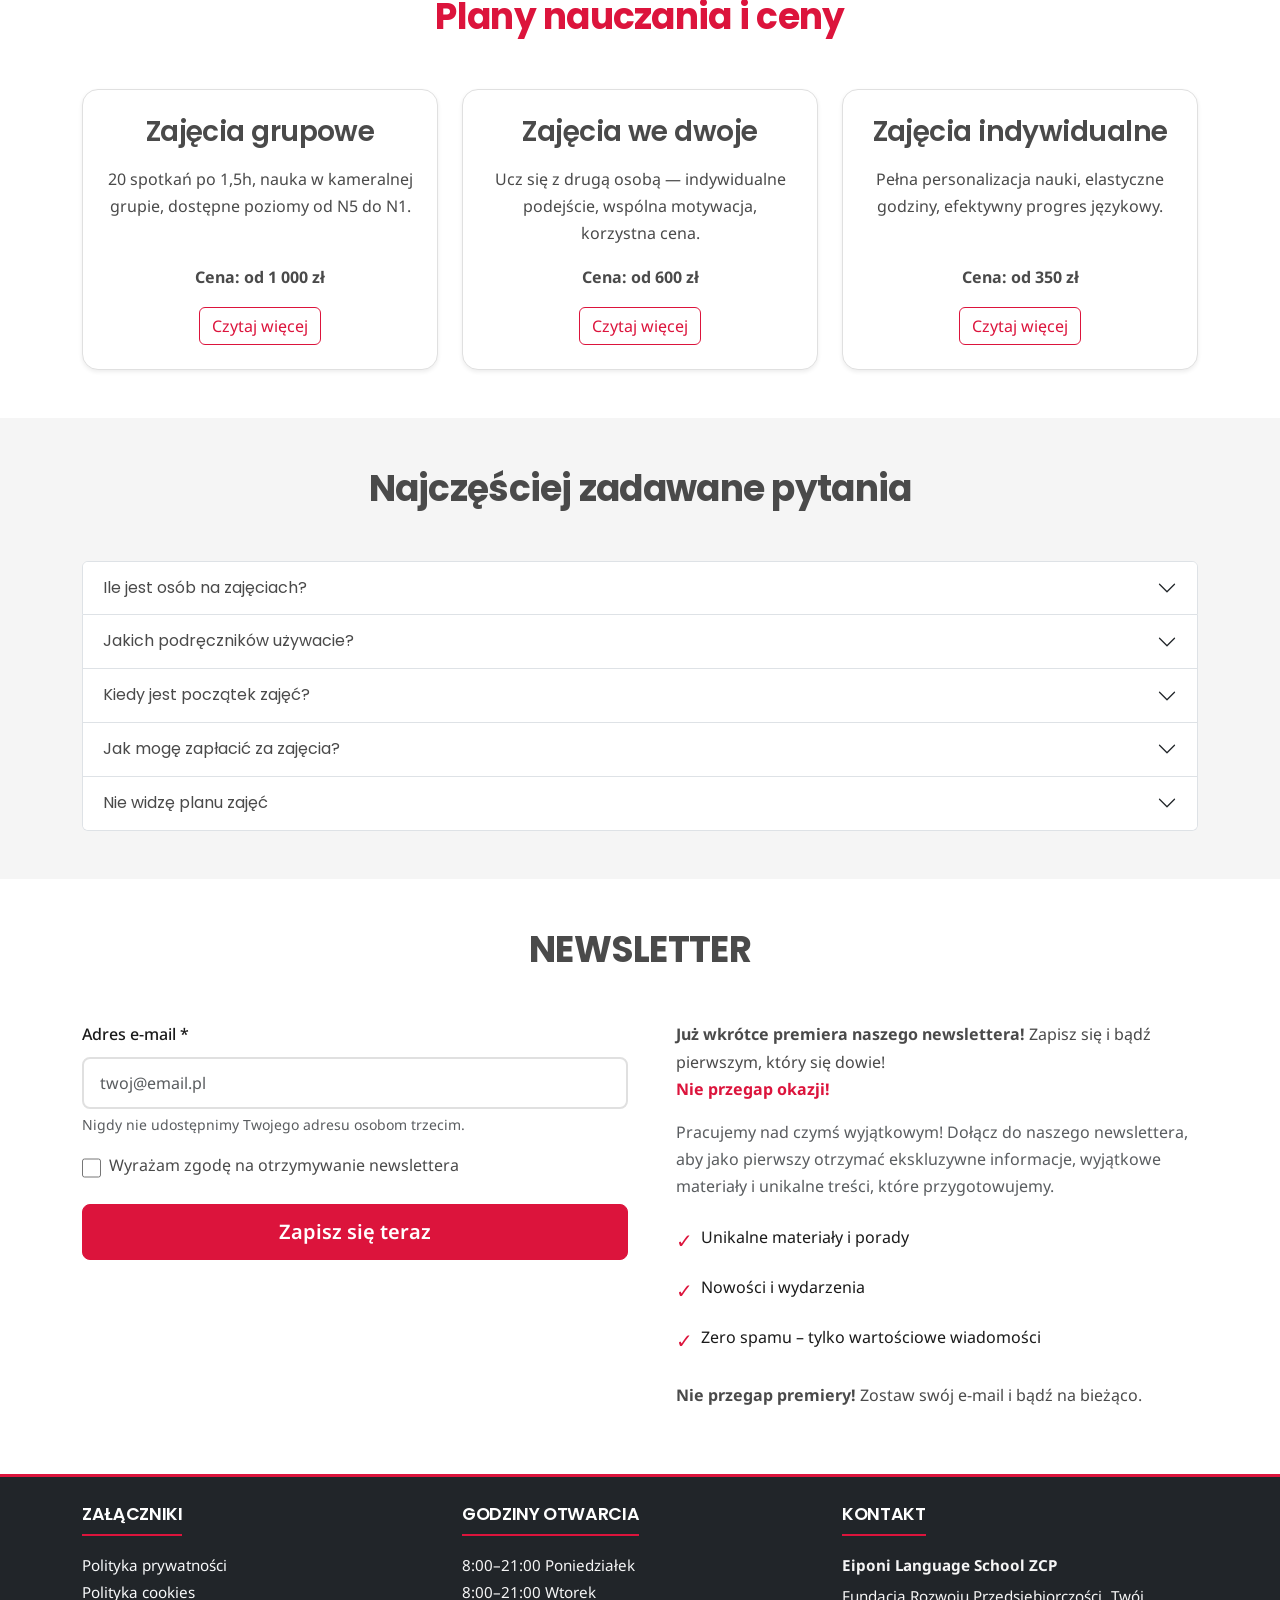
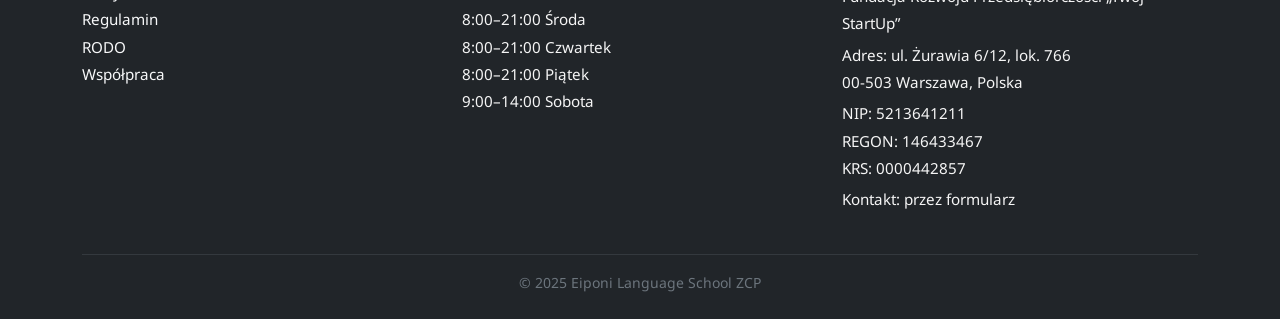
==== commit 13f8eac6: "– Usunięcie definicji .section-title z CSS – Klasa była stosowana tylko raz i nie wpływała na sekcję" ====
--- a/index.html
+++ b/index.html
@@ -354,7 +354,7 @@
     <section id="opinie" class="bg-light">
       <inner>
         <div class="container text-center py-5">
-          <h2 class="section-title mb-5">CO MÓWIĄ O NAS INNI</h2>
+          <h2 class="mb-5">CO MÓWIĄ O NAS INNI</h2>
 
           <div class="row justify-content-center">
             <div class="col-12">
--- a/style.css
+++ b/style.css
@@ -385,13 +385,18 @@
 /* ============================================
    SEKCJA: OPINIE (#opinie)
 ============================================ */
+
 #opinie {
   padding: 5rem 0;
 }
 
+/* Wygaszanie tła bootstrapowego dla spójności */
+
 #opinie .bg-light {
   background-color: transparent !important;
 }
+
+/* Nagłówek sekcji */
 
 #opinie h2 {
   color: var(--text-secondary);
@@ -400,23 +405,22 @@
   margin-bottom: 3rem;
 }
 
-.section-title {
-  font-size: 2.25rem;
-  font-weight: 700;
-  color: var(--text-primary);
-  margin-bottom: 40px;
-}
+/* Swiper – kontener z opiniami */
 
 .opinieSwiper {
   width: 100%;
   padding: 20px 10px 60px 10px;
 }
+
+/* Pojedynczy slajd Swipera */
 
 .swiper-slide {
   height: auto;
   display: flex;
   align-items: stretch;
 }
+
+/* Karta opinii */
 
 .testimonial-card {
   background: var(--white);
@@ -439,6 +443,8 @@
   border-color: var(--eiponi-red-light);
 }
 
+/* Avatar */
+
 .testimonial-avatar {
   width: 80px;
   height: 80px;
@@ -450,6 +456,8 @@
   padding: 3px;
 }
 
+/* Cytat (główna treść opinii) */
+
 .testimonial-quote {
   font-size: 15px;
   line-height: 1.6;
@@ -459,6 +467,8 @@
   flex-grow: 1;
   font-style: italic;
 }
+
+/* Gwiazdki */
 
 .testimonial-rating {
   color: var(--accent-gold);
@@ -468,6 +478,8 @@
   letter-spacing: 2px;
 }
 
+/* Autor opinii */
+
 .testimonial-author {
   font-weight: 600;
   color: var(--text-secondary);
@@ -475,6 +487,8 @@
   font-size: 16px;
   flex-shrink: 0;
 }
+
+/* Nawigacja Swipera */
 
 .swiper-pagination-bullet {
   width: 12px;
@@ -484,6 +498,8 @@
   transition: all 0.3s ease;
 }
 
+/* Aktywny bullet */
+
 .swiper-pagination-bullet-active {
   background: var(--eiponi-red);
   opacity: 1;
@@ -491,9 +507,11 @@
   border-radius: 6px;
 }
 
+
 /* ============================================
    SEKCJA: CENNIK (#cennik)
 ============================================ */
+
 #cennik {
   background-color: var(--white);
   padding: 5rem 0;
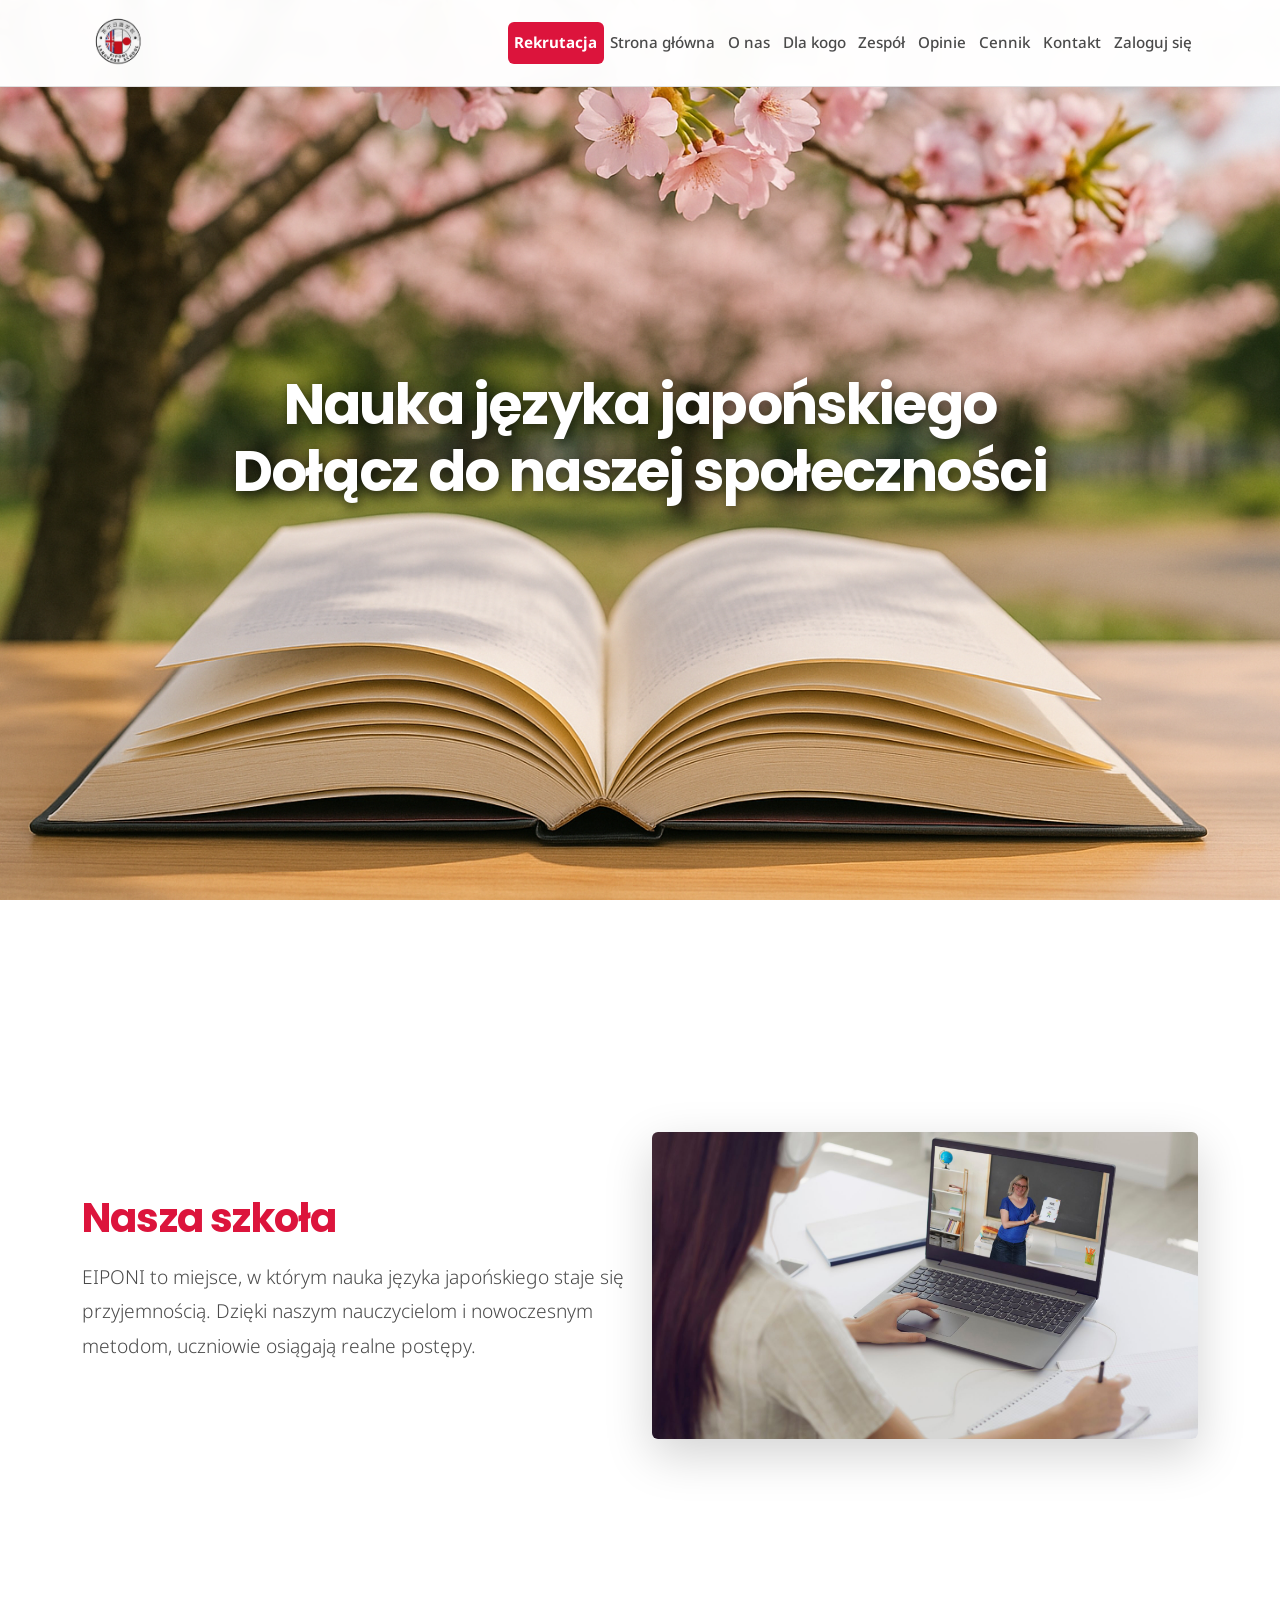
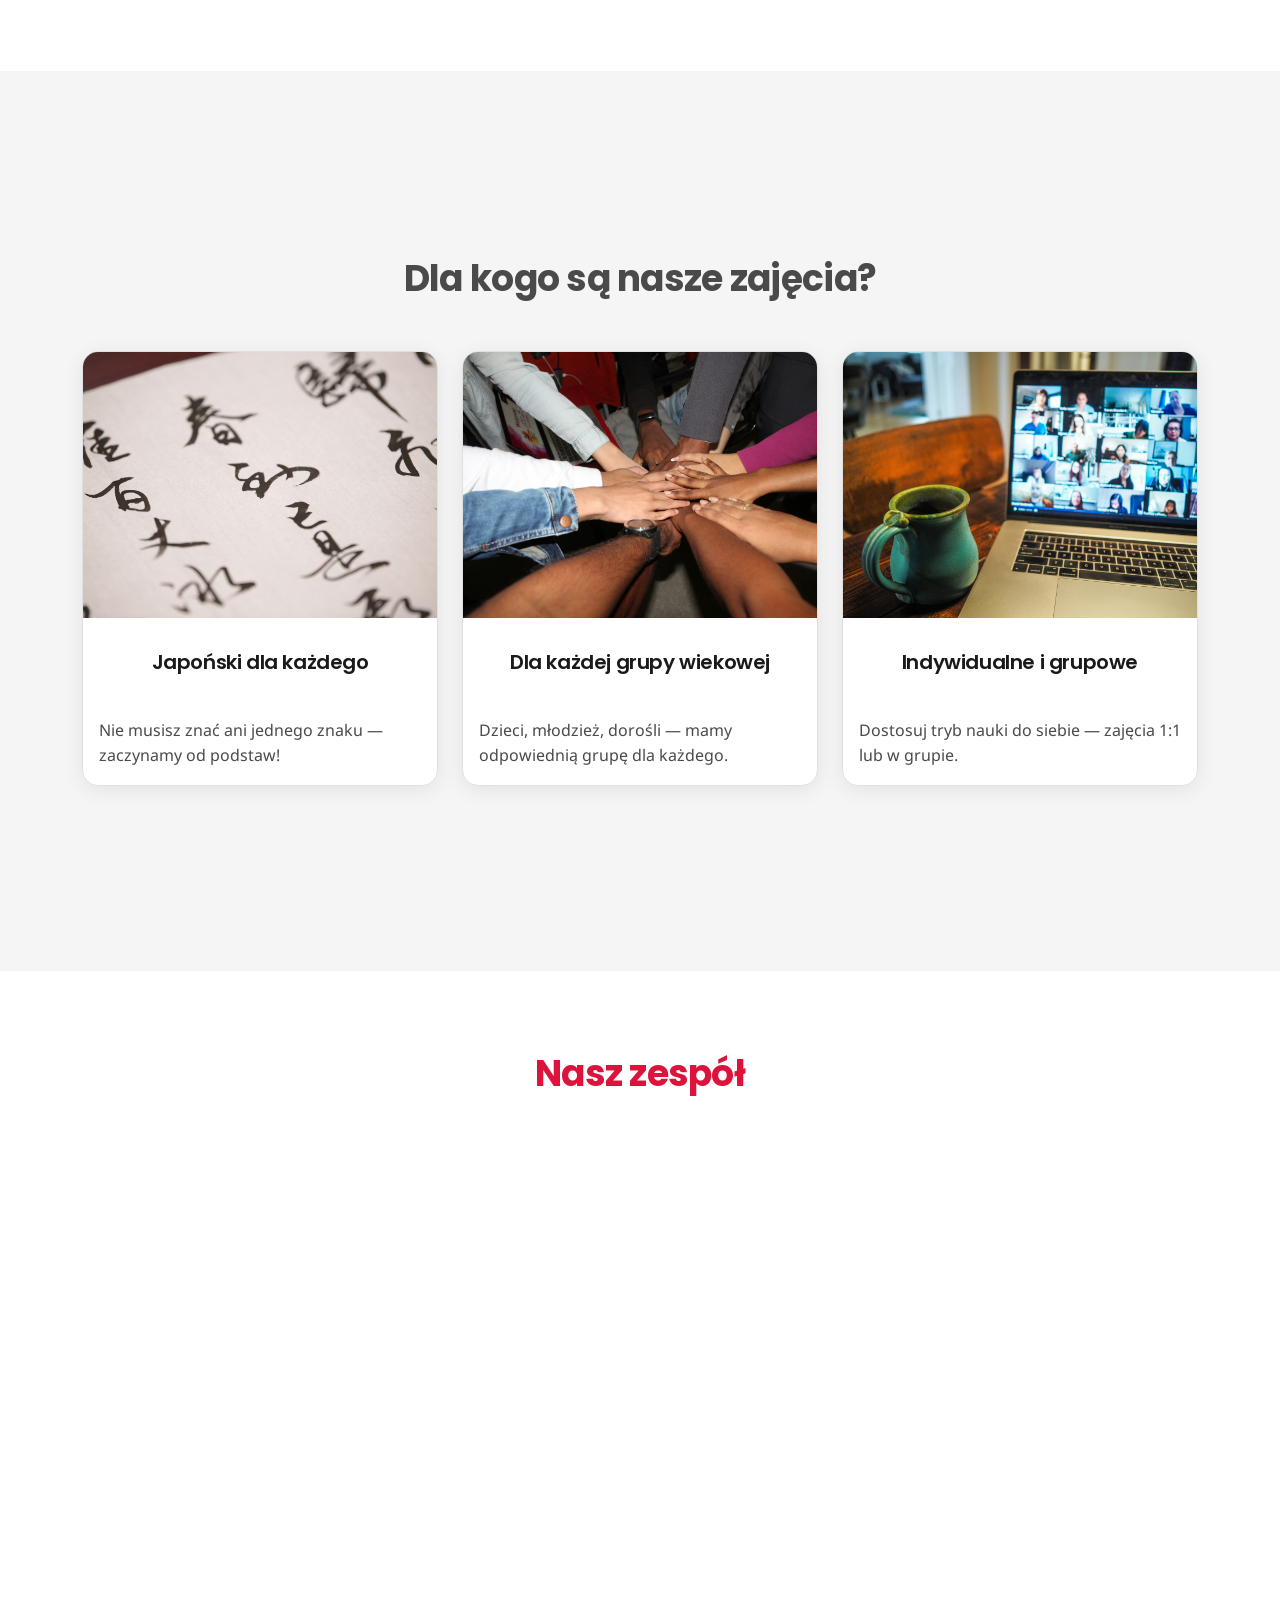
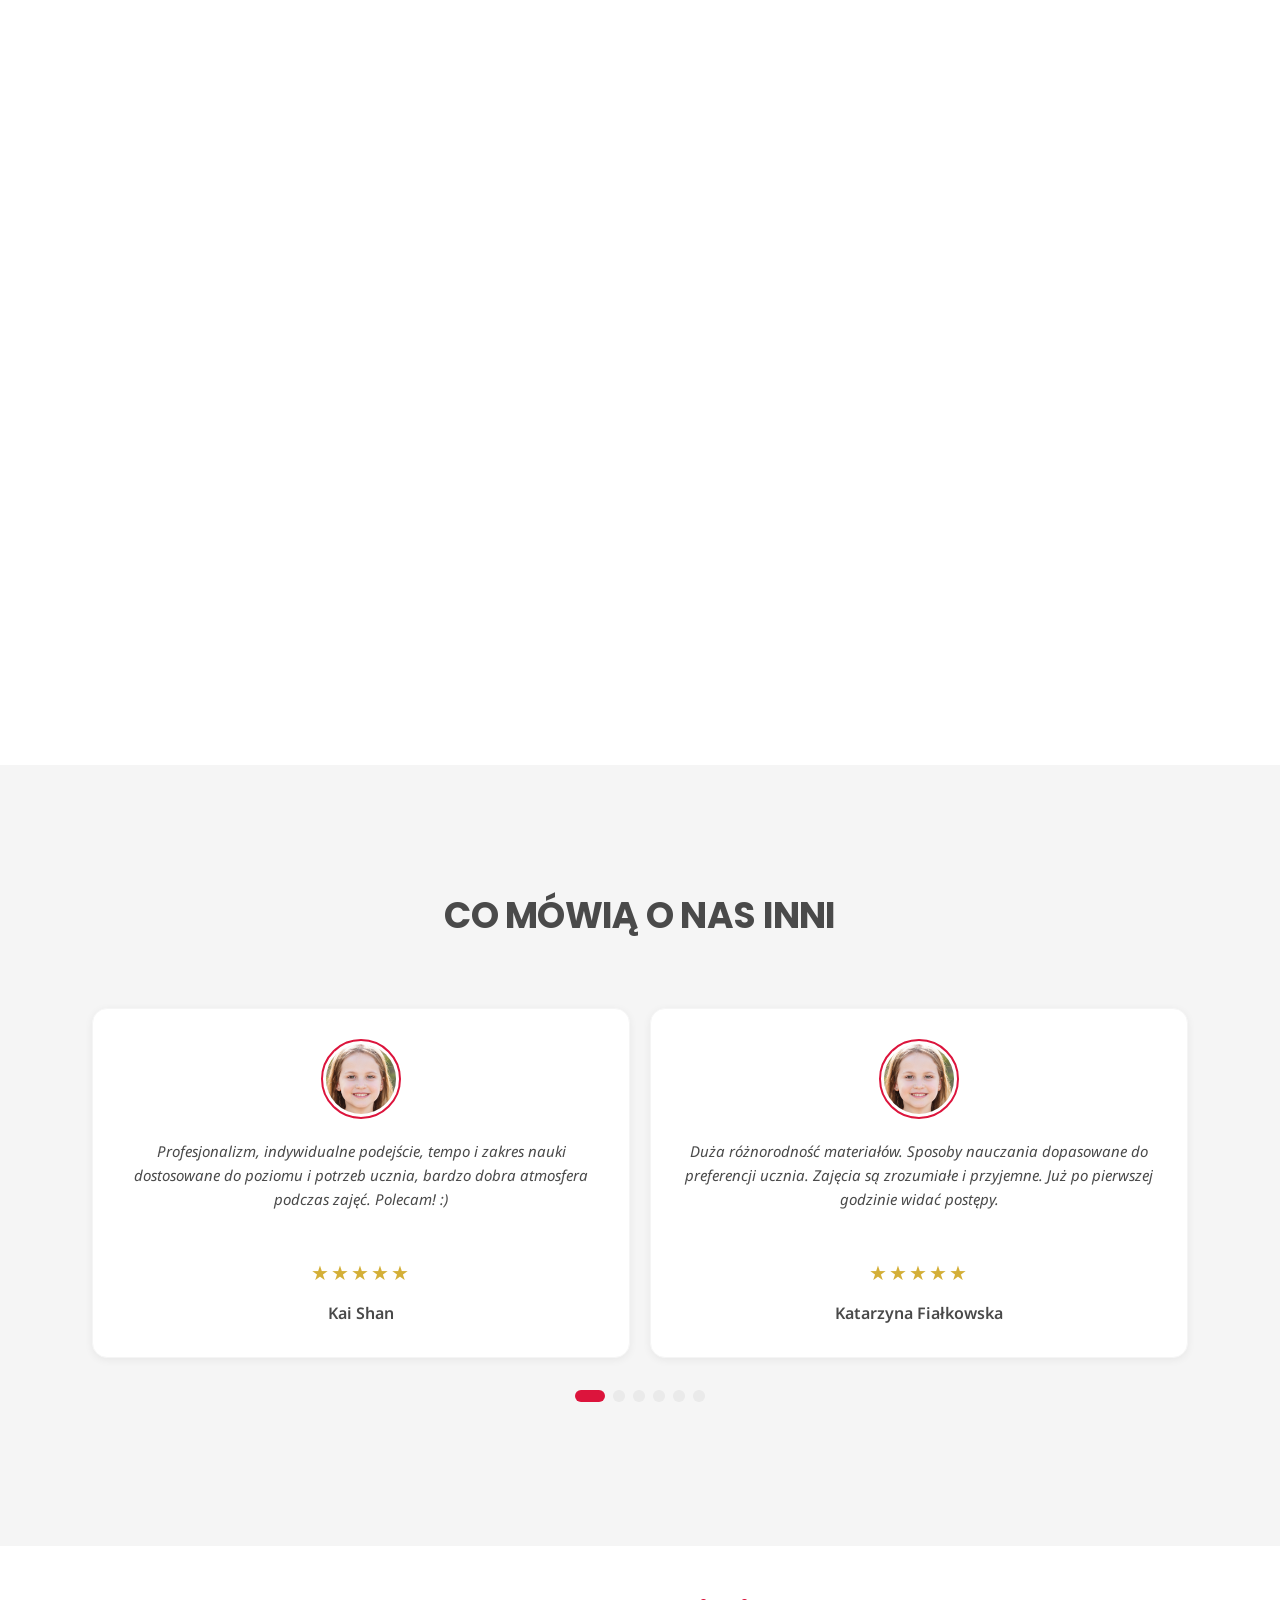
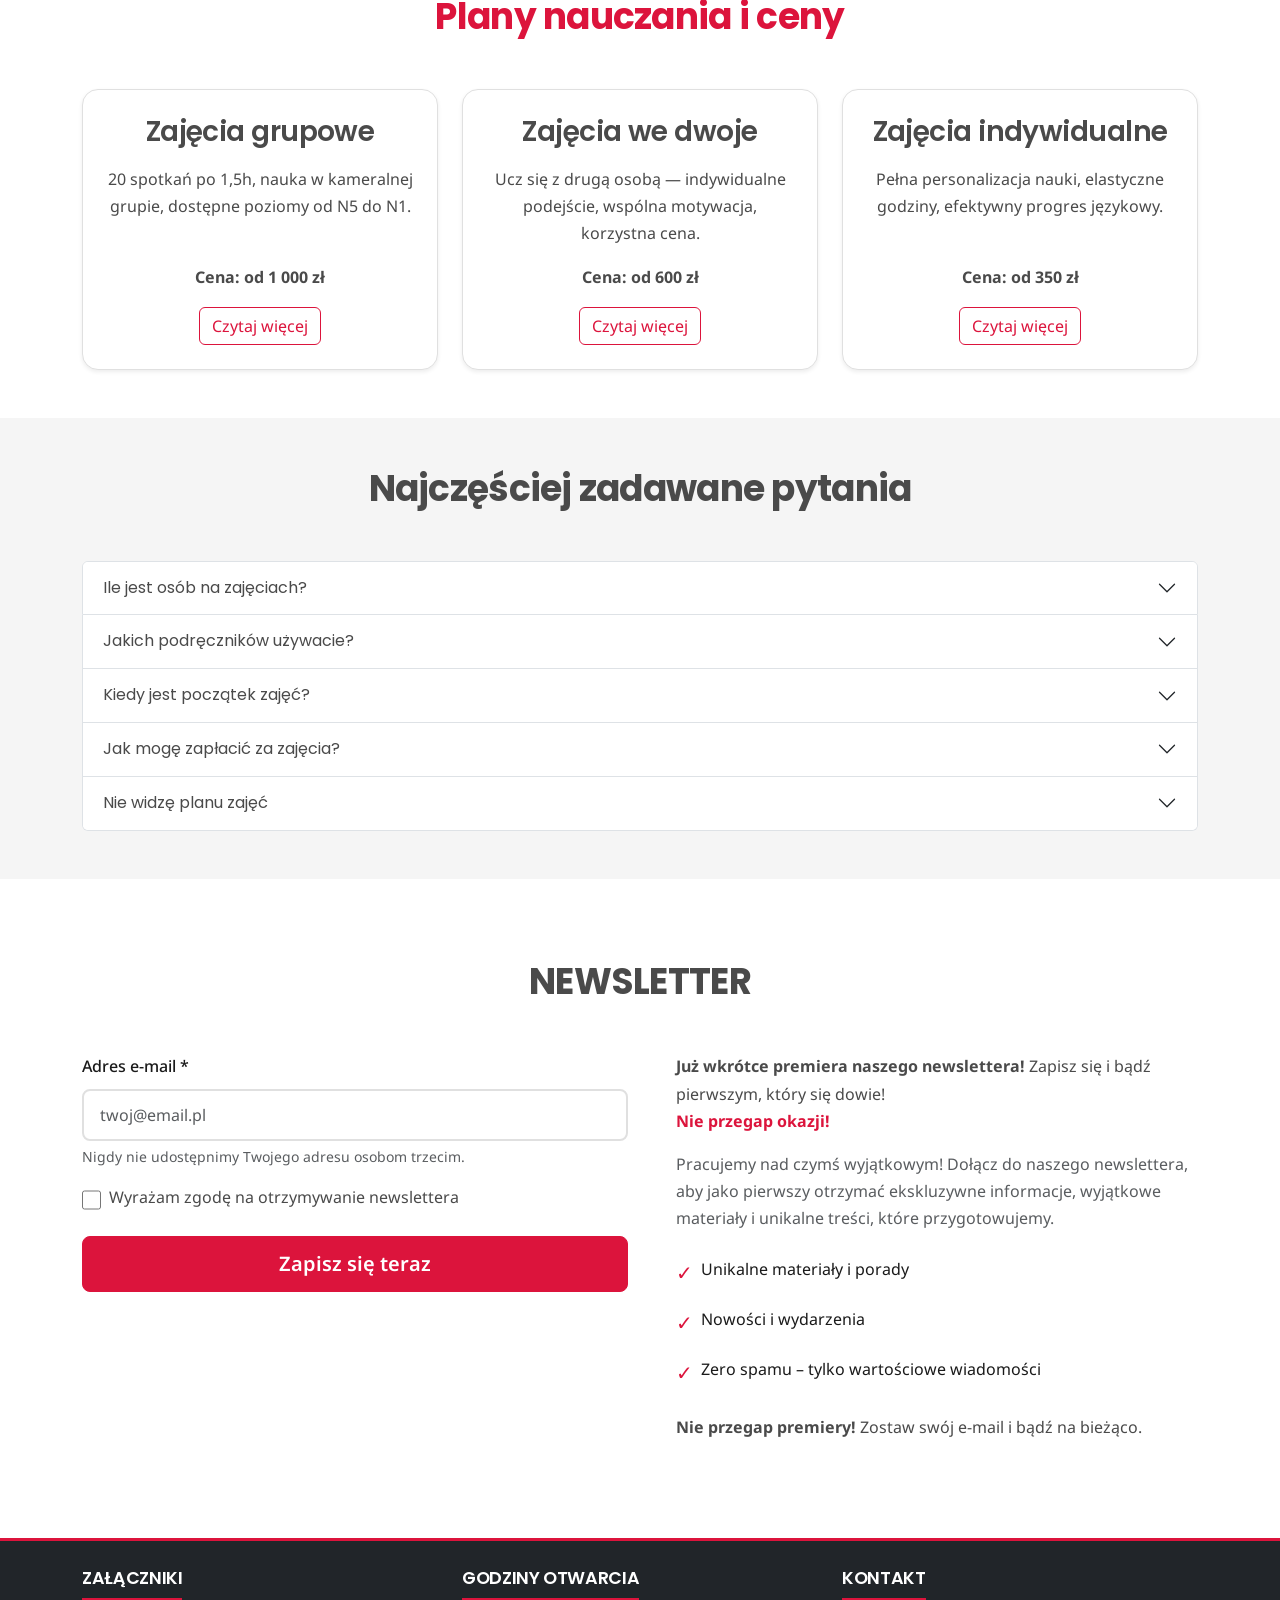
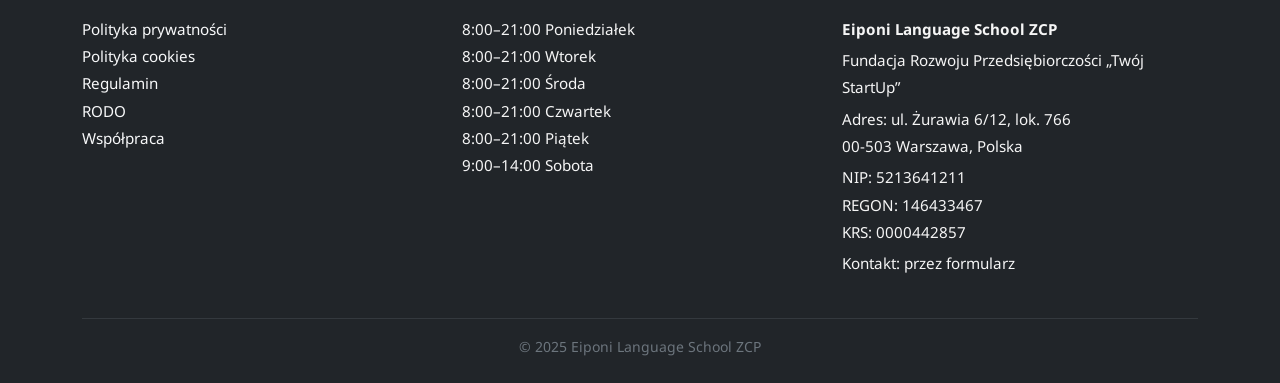
==== commit 3b06b797: "– Usunięto regułę .newsletter-signup .card jako martwy kod – W index.html, kontakt.html, podsumowani" ====
--- a/index.html
+++ b/index.html
@@ -496,7 +496,7 @@
                 </p>
 
                 <div class="mt-auto">
-                  <p class="fw-bold text-primary mb-3">Cena: od 1 000 zł</p>
+                  <p class="fw-bold text-gray-dark mb-3">Cena: od 1 000 zł</p>
                   <a href="grupowe.html" class="btn btn-outline-primary"
                     >Czytaj więcej</a
                   >
@@ -515,7 +515,7 @@
                 </p>
                 
                 <div class="mt-auto">
-                  <p class="fw-bold text-primary mb-3">Cena: od 600 zł</p>
+                  <p class="fw-bold text-gray-dark mb-3">Cena: od 600 zł</p>
                   <a href="dwoje.html" class="btn btn-outline-primary"
                     >Czytaj więcej</a
                   >
@@ -534,7 +534,7 @@
                 </p>
                 
                 <div class="mt-auto">
-                  <p class="fw-bold text-primary mb-3">Cena: od 350 zł</p>
+                  <p class="fw-bold text-gray-dark mb-3">Cena: od 350 zł</p>
                   <a href="indywidualne.html" class="btn btn-outline-primary"
                     >Czytaj więcej</a
                   >
@@ -699,10 +699,10 @@
       </inner>
     </section>
 
-    <section id="" class="newsletter-signup py-5 bg-white">
+    <section id="newsletter" class="newsletter-signup bg-white">
       <inner>
         <div class="container">
-          <h2 class="text-center mb-5 fw-bold text-uppercase ls-wide">
+          <h2 class="text-center mb-5 text-gray-dark text-uppercase ls-wide">
             Newsletter
           </h2>
 
@@ -772,7 +772,7 @@
                 <p class="mb-3">
                   <strong>Już wkrótce premiera naszego newslettera!</strong>
                   Zapisz się i bądź pierwszym, który się dowie!<br />
-                  <span class="text-danger fw-bold">Nie przegap okazji!</span>
+                  <span class="text-eiponi fw-bold">Nie przegap okazji!</span>
                 </p>
 
                 <p class="mb-4 text-muted">
@@ -784,15 +784,15 @@
                 <!-- Lista korzyści -->
                 <ul class="list-unstyled">
                   <li class="d-flex align-items-start mb-3">
-                    <span class="text-success me-2 fs-5">✓</span>
+                    <span class="text-eiponi me-2 fs-5">✓</span>
                     <span>Unikalne materiały i porady</span>
                   </li>
                   <li class="d-flex align-items-start mb-3">
-                    <span class="text-success me-2 fs-5">✓</span>
+                    <span class="text-eiponi me-2 fs-5">✓</span>
                     <span>Nowości i wydarzenia</span>
                   </li>
                   <li class="d-flex align-items-start mb-3">
-                    <span class="text-success me-2 fs-5">✓</span>
+                    <span class="text-eiponi me-2 fs-5">✓</span>
                     <span>Zero spamu – tylko wartościowe wiadomości</span>
                   </li>
                 </ul>
--- a/style.css
+++ b/style.css
@@ -517,6 +517,8 @@
   padding: 5rem 0;
 }
 
+/* Nagłówek sekcji */
+
 #cennik h2 {
   color: var(--eiponi-red);
   font-size: 2.25rem;
@@ -524,90 +526,9 @@
   margin-bottom: 3rem;
 }
 
-.plan-card {
-  border: 2px solid var(--gray-medium);
-  border-radius: 15px;
-  padding: 2rem;
-  text-align: center;
-  background-color: var(--white);
-  box-shadow: var(--shadow-soft);
-  transition: all 0.3s ease;
-  height: 100%;
-  display: flex;
-  flex-direction: column;
-}
-
-.plan-card:hover {
-  transform: translateY(-8px);
-  box-shadow: var(--shadow-medium);
-  border-color: var(--eiponi-red);
-}
-
-.plan-card h3 {
-  color: var(--eiponi-red);
-  font-size: 1.5rem;
-  font-weight: 700;
-  margin-bottom: 1rem;
-}
-
-.plan-card .price {
-  font-size: 2.5rem;
-  font-weight: 800;
-  color: var(--text-primary);
-  margin: 1.5rem 0;
-  font-family: "Poppins", sans-serif;
-}
-
-.plan-card .price span {
-  font-size: 1.2rem;
-  font-weight: 400;
-  color: var(--text-muted);
-}
-
-.plan-card ul {
-  list-style: none;
-  padding: 0;
-  margin: 1.5rem 0;
-  flex-grow: 1;
-}
-
-.plan-card ul li {
-  padding: 0.75rem 0;
-  color: var(--text-secondary);
-  border-bottom: 1px solid var(--gray-light);
-}
-
-.plan-card ul li:last-child {
-  border-bottom: none;
-}
-
-.plan-card .btn {
-  margin-top: auto;
-}
-
-.plan-featured {
-  border-color: var(--eiponi-red);
-  position: relative;
-  transform: scale(1.05);
-  z-index: 1;
-}
-
-.plan-featured::before {
-  content: "NAJPOPULARNIEJSZY";
-  position: absolute;
-  top: -15px;
-  left: 50%;
-  transform: translateX(-50%);
-  background-color: var(--eiponi-red);
-  color: var(--white);
-  padding: 0.5rem 1.5rem;
-  border-radius: 20px;
-  font-size: 0.75rem;
-  font-weight: 700;
-  letter-spacing: 0.05em;
-}
 
 /* Badge z ceną na kartach */
+
 .badge-cena {
   position: absolute;
   top: 15px;
@@ -618,29 +539,11 @@
   padding: 0.5rem 1rem;
   border-radius: 8px;
   font-weight: 700;
-  box-shadow: var(--shadow-soft);
-}
-
-/* Przycisk "Zamów" na kartach */
-.btn-zamow {
-  background-color: transparent;
-  border: 2px solid var(--eiponi-red);
-  color: var(--eiponi-red);
-  font-weight: 600;
-  padding: 0.75rem 2rem;
-  border-radius: 8px;
-  transition: all 0.3s ease;
-}
-
-.btn-zamow:hover {
-  background-color: var(--eiponi-red);
-  border-color: var(--eiponi-red);
-  color: var(--white);
-  transform: translateY(-2px);
-  box-shadow: var(--shadow-medium);
-}
-
-/* Stylizacja przycisku outline-primary */
+}
+
+
+/* Stylizacja przycisku outline-primary
+   w sekcji cennik, zajęcia: grupowe, we dwoje, indywidualne */
 
 .btn-outline-primary,
 .btn-outline-primary:focus,
@@ -684,12 +587,14 @@
 }
 
 /* Trójkąt w lewym górnym rogu  grupa Yokohama*/
+
 .badge-trojkat {
   position: absolute;
   top: 0;
   left: 0;
 
   /* wielkość trójkąta */
+
   width: 0;
   height: 0;
   border-top: 90px solid var(--eiponi-red);
@@ -699,6 +604,7 @@
 }
 
 /* Tekst na trójkącie */
+
 .badge-trojkat-tekst {
   position: absolute;
   top: 15px;
@@ -713,33 +619,41 @@
   pointer-events: none;
 }
 
+
 /* ============================================
    SEKCJA: FAQ
 ============================================ */
 
-/* Zmiana koloru nagłówka po otwarciu */
+/* Otwarty element akordeonu */
 .accordion-button:not(.collapsed) {
   background-color: var(--gray-light) !important;
   color: var(--text-secondary) !important;
   box-shadow: none !important;
 }
 
+/* Zamknięty element akordeonu */
+
 .accordion-button.collapsed {
   background-color: var(--white);
   color: var(--text-secondary);
 }
+
+/* Tło i kolor treści po otwarciu */
+
 .accordion-collapse.show .accordion-body {
   background-color: var(--white);
   color: var(--text-primary);
 }
 
+/* Focus (kliknięcie) */
+
 .accordion-button:focus {
   border-color: var(--text-secondary) !important;
-  box-shadow: 0 0 0 0.15rem rgba(72, 74, 72, 0.25) !important;
-  box-shadow: 0 0 0 0.15rem rgba(220, 20, 60, 0.25) !important;
-  box-shadow: none !important;
+  box-shadow: none !important; 
   border-left: solid 3px var(--eiponi-red) !important;
 }
+
+
 
 /* ============================================
    SEKCJA: NEWSLETTER/KONTAKT
@@ -748,76 +662,7 @@
   padding: 5rem 0;
 }
 
-.newsletter-signup h2 {
-  color: var(--text-secondary);
-  font-size: 2.25rem;
-  font-weight: 700;
-  margin-bottom: 2rem;
-}
-
-.newsletter-signup .card {
-  border: none;
-  border-radius: 15px;
-  box-shadow: var(--shadow-medium);
-  background-color: var(--white);
-}
-
-.newsletter-signup .form-control {
-  border: 2px solid var(--gray-medium);
-  border-radius: 8px;
-  padding: 0.75rem 1rem;
-  font-size: 1rem;
-  transition: all 0.3s ease;
-}
-
-.newsletter-signup .form-control:focus {
-  border-color: var(--eiponi-red);
-  box-shadow: 0 0 0 0.2rem rgba(220, 20, 60, 0.15);
-}
-
-.newsletter-signup .form-check-input {
-  appearance: auto !important;
-  -webkit-appearance: auto !important;
-  -moz-appearance: auto !important;
-  opacity: 1 !important;
-  position: static !important;
-  pointer-events: auto !important;
-  width: 1.2rem;
-  height: 1.2rem;
-  accent-color: var(--eiponi-red);
-  cursor: pointer;
-}
-
-.newsletter-signup .form-check-label {
-  pointer-events: auto !important;
-  cursor: pointer;
-  user-select: none;
-  color: var(--text-secondary);
-}
-
-.newsletter-signup .btn-success {
-  background-color: var(--eiponi-red);
-  border-color: var(--eiponi-red);
-  font-weight: 600;
-  padding: 0.75rem 2rem;
-  border-radius: 8px;
-  transition: all 0.3s ease;
-}
-
-.newsletter-signup .btn-success:hover {
-  background-color: var(--eiponi-red-dark);
-  border-color: var(--eiponi-red-dark);
-  transform: translateY(-2px);
-  box-shadow: var(--shadow-medium);
-}
-
-.newsletter-signup .text-danger {
-  color: var(--eiponi-red) !important;
-}
-
-.newsletter-signup .text-success {
-  color: var(--eiponi-red) !important;
-}
+/* Honeypot (ukryte pole dla botów - NIE USUWAJ!) */
 
 .visually-hidden {
   position: absolute;
@@ -930,6 +775,8 @@
   cursor: pointer;
 }
 
+/* Kontakt.html */
+
 #success-message {
   opacity: 0;
   transition: opacity 0.6s ease;
@@ -1027,14 +874,22 @@
 }
 
 .btn-success {
-  background-color: var(--accent-green);
-  border-color: var(--accent-green);
-}
-
-.btn-success:hover {
-  background-color: #146c43;
-  border-color: #146c43;
-}
+  background-color: var(--eiponi-red);
+  border-color: var(--eiponi-red);
+  font-weight: 600;
+  padding: 0.75rem 2rem;
+  border-radius: 8px;
+  transition: all 0.3s ease;
+}
+
+
+ .btn-success:hover {
+  background-color: var(--eiponi-red-dark);
+  border-color: var(--eiponi-red-dark);
+  transform: translateY(-2px);
+  box-shadow: var(--shadow-medium);
+}
+
 
 /* ============================================
    UTILITIES
@@ -1051,6 +906,8 @@
   min-height: 75vh !important;
 }
 
+/* Czcionki */
+
 .text-eiponi {
   color: var(--eiponi-red) !important;
 }
@@ -1059,6 +916,10 @@
   color: var(--eiponi-navy) !important;
 }
 
+.text-gray-dark {
+  color: var(--text-secondary) !important;
+}
+
 .bg-eiponi-pale {
   background-color: var(--eiponi-red-pale) !important;
 }
@@ -1085,9 +946,6 @@
   background-color: var(--gray-light) !important;
 }
 
-.text-primary {
-  color: var(--text-secondary) !important;
-}
 
 /* Cień tekstu */
 .text-shadow {
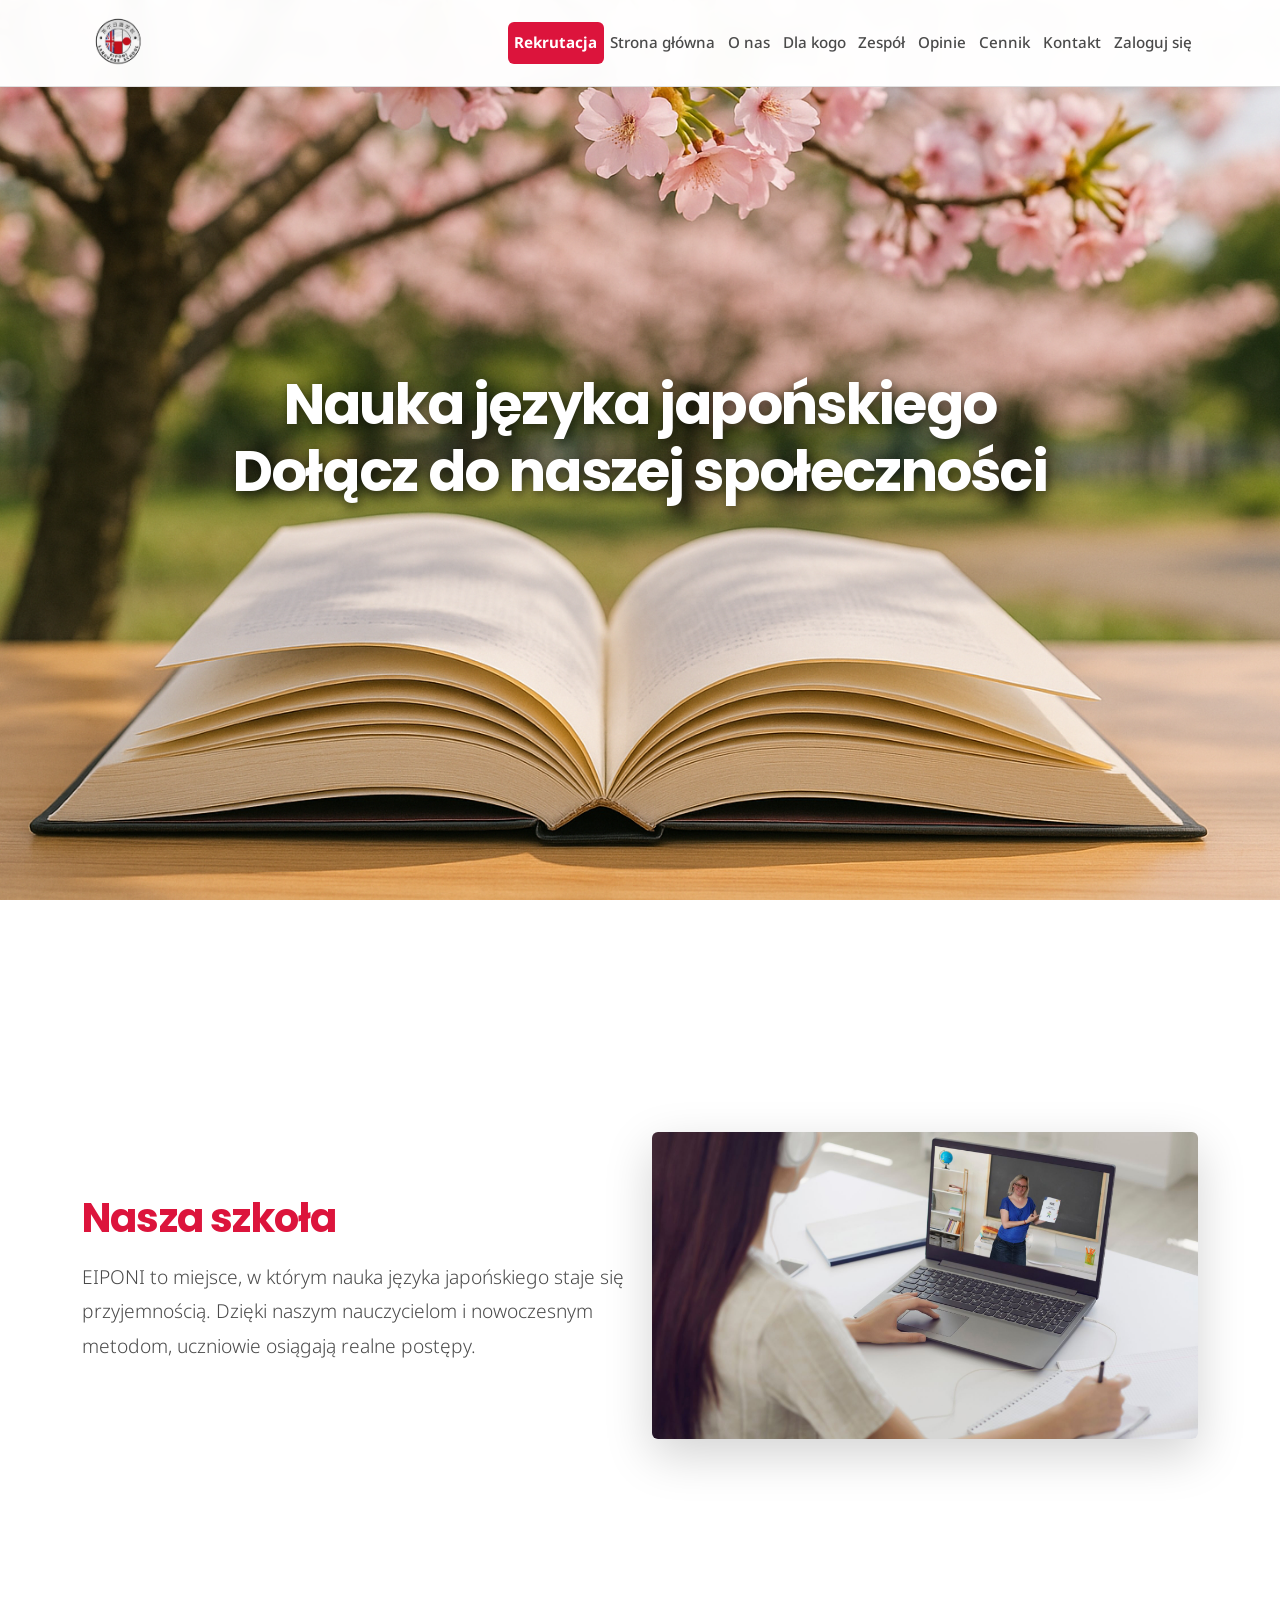
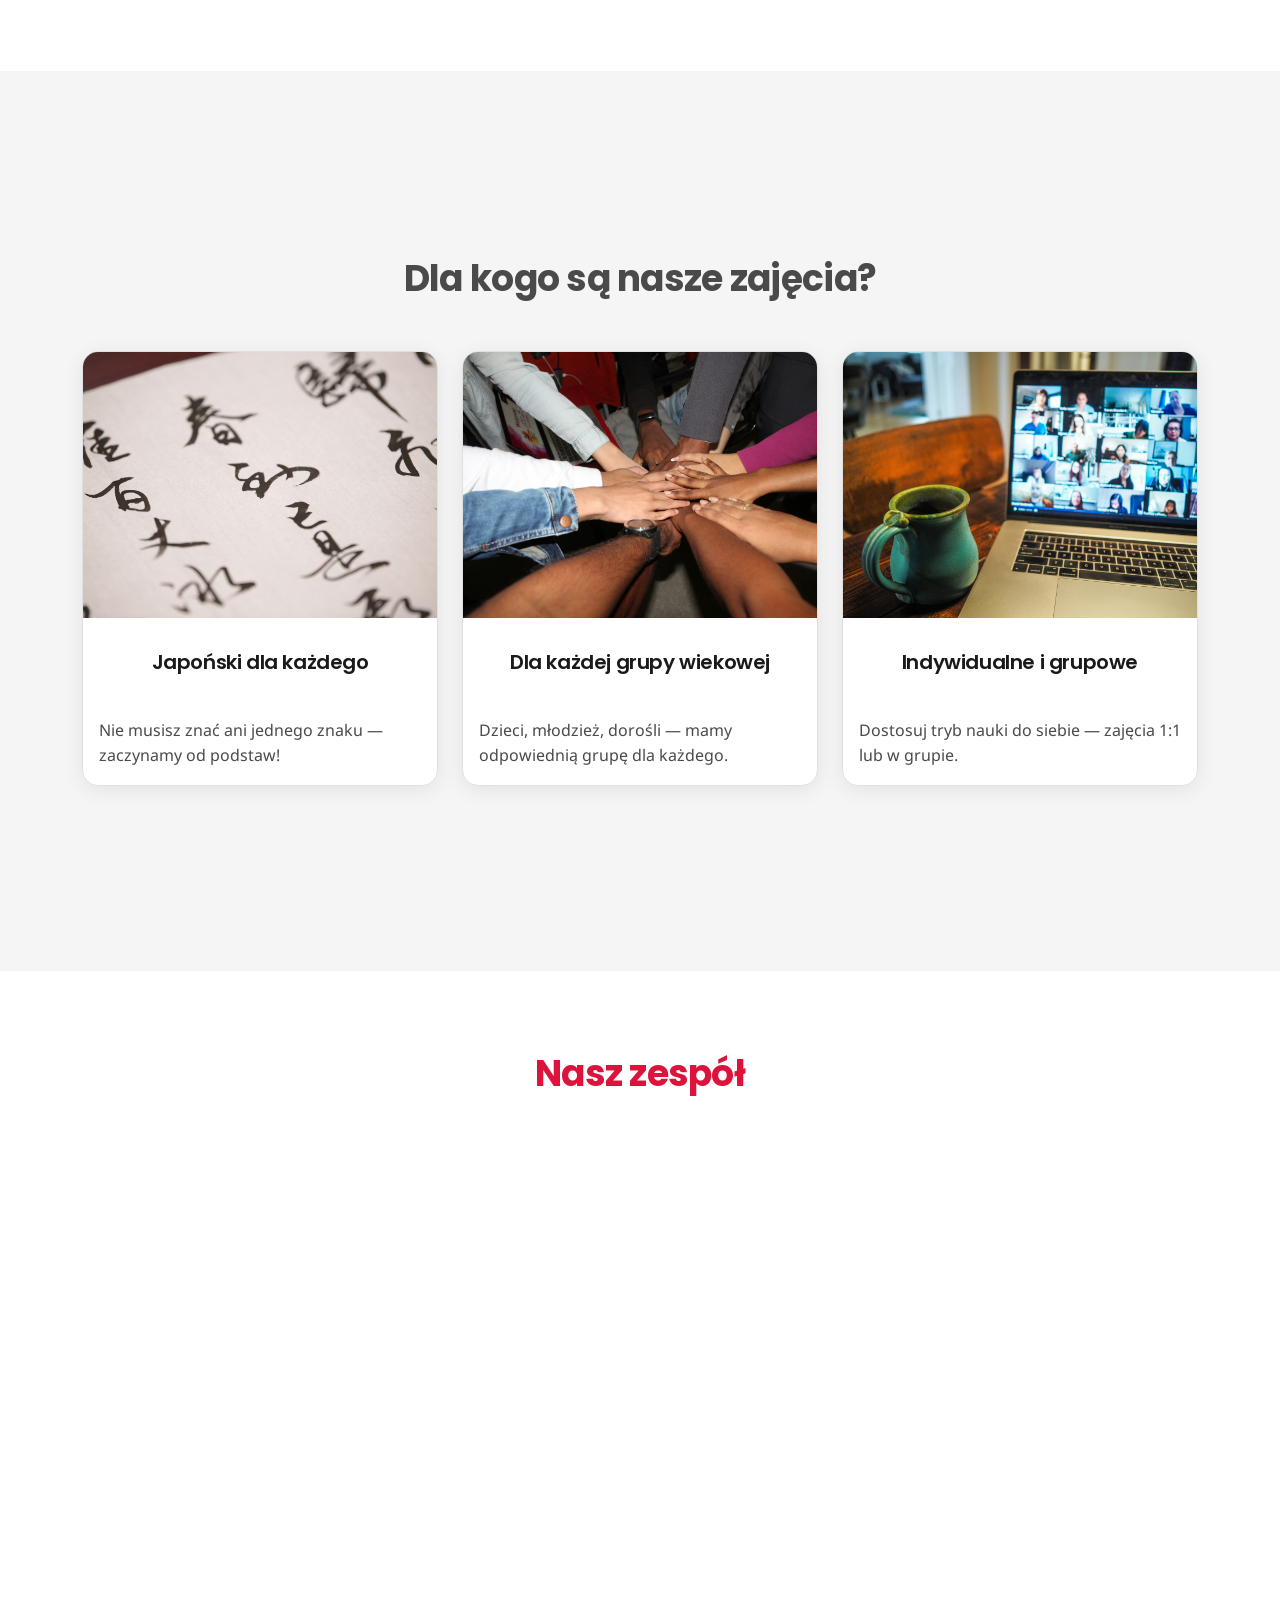
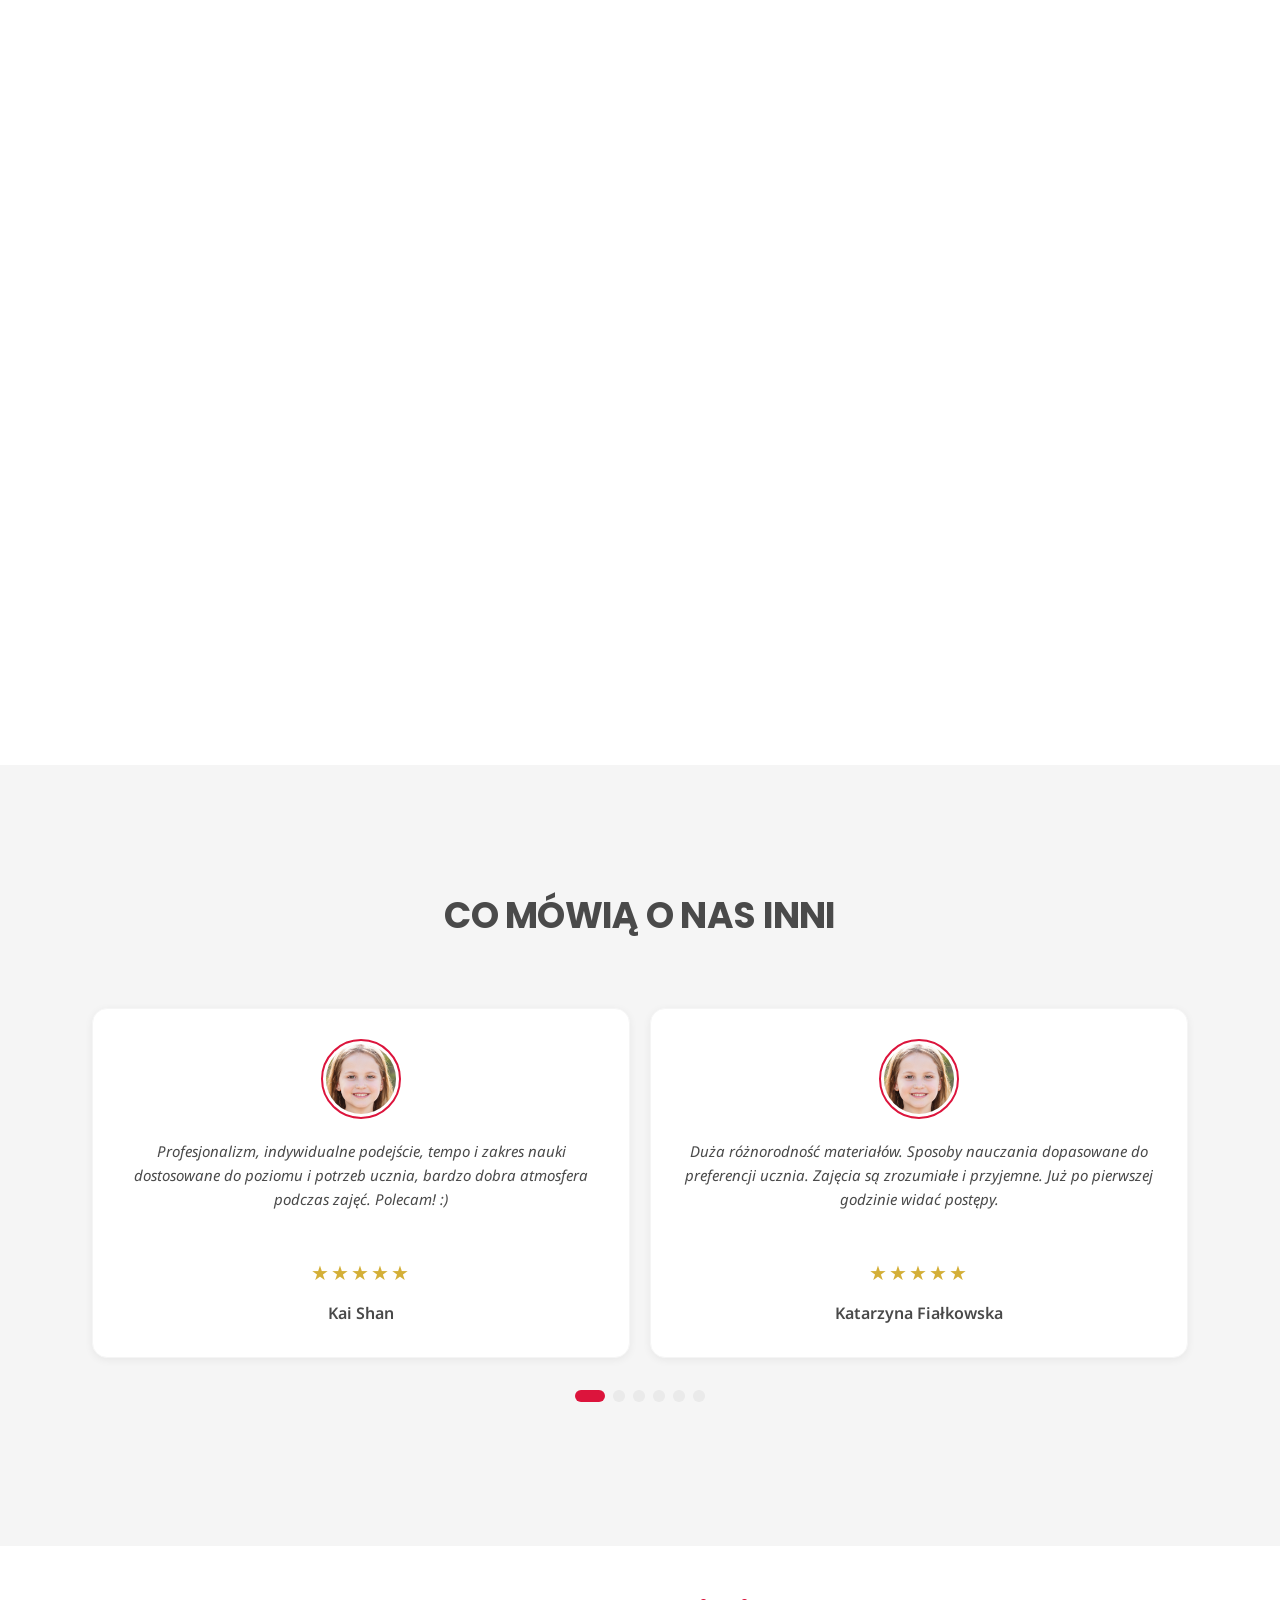
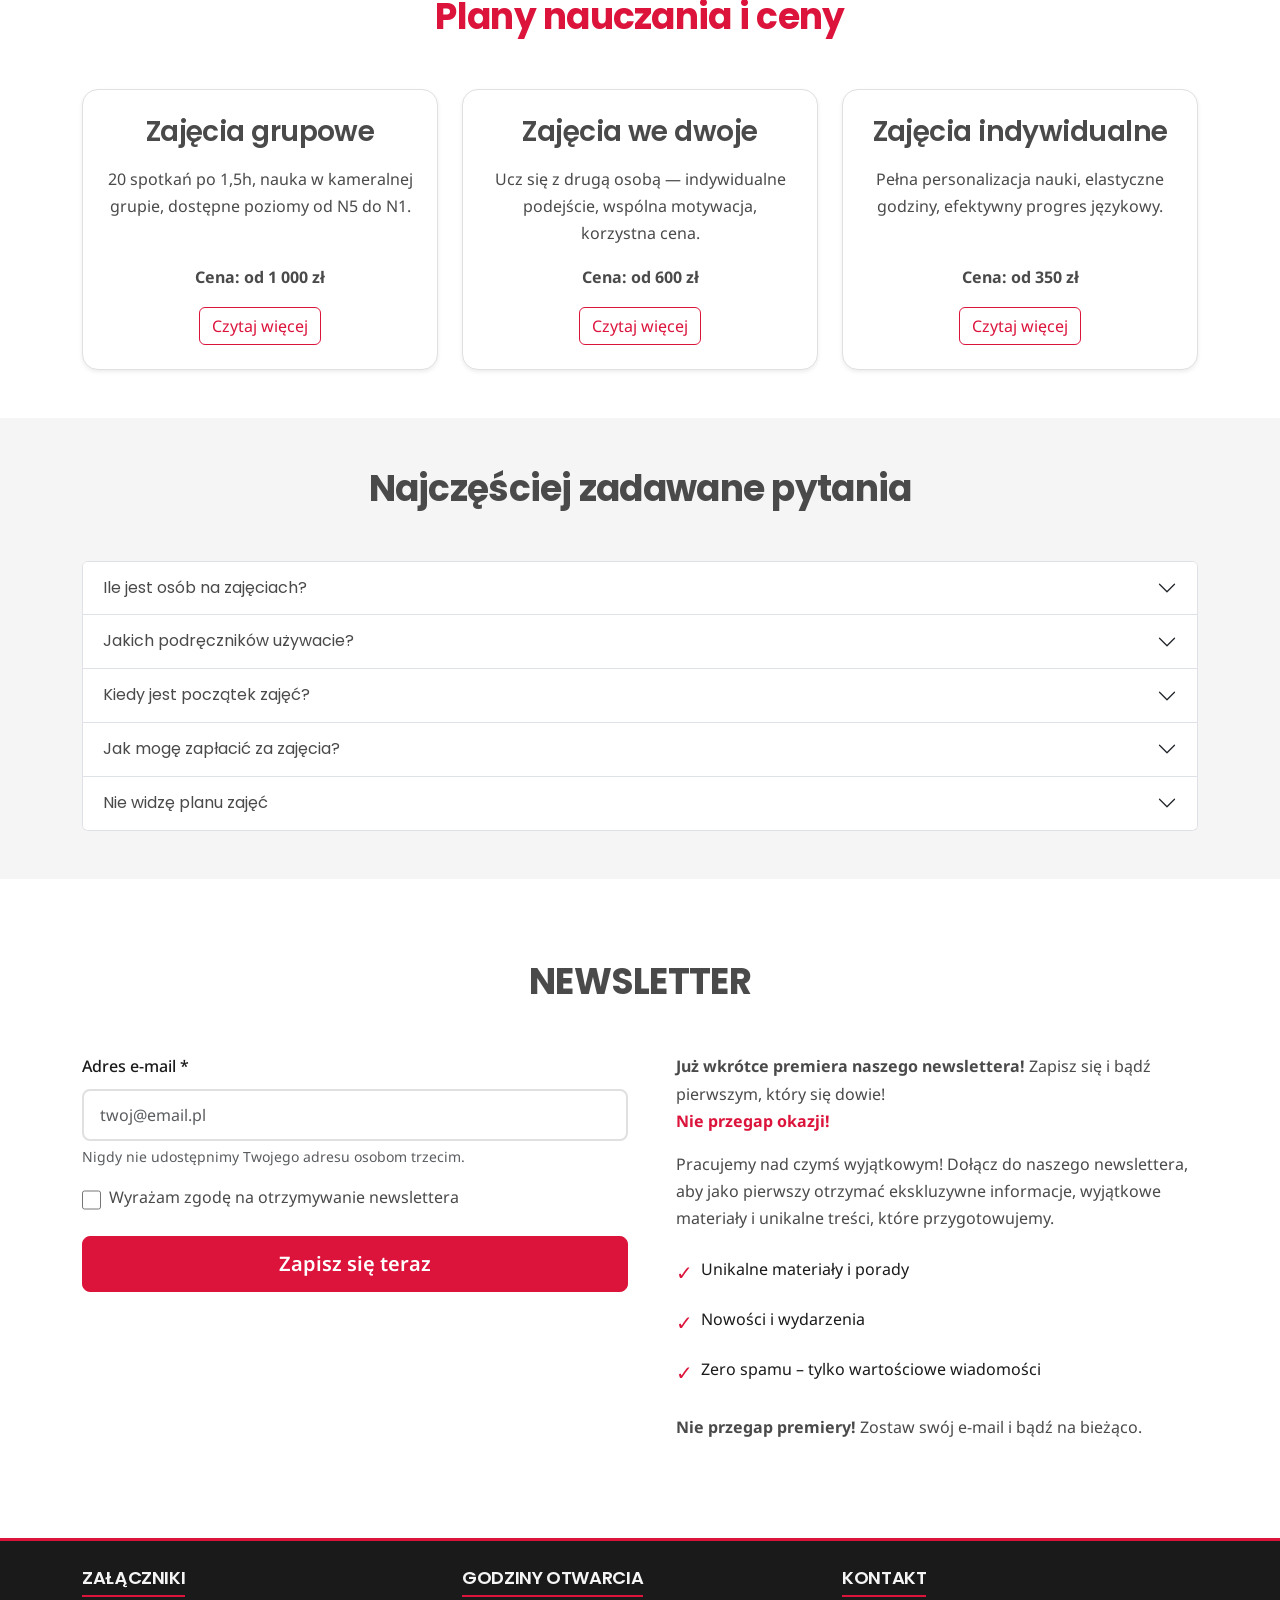
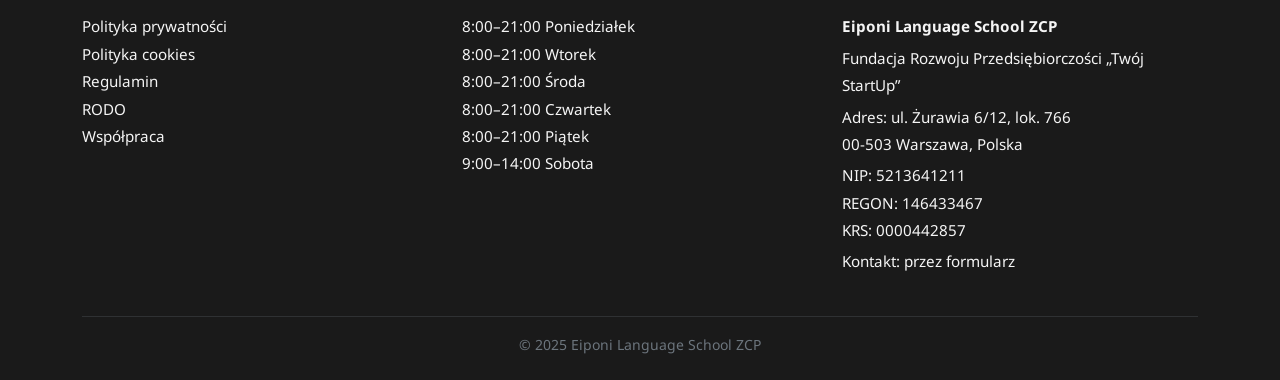
==== commit 7129efb1: "– Poprawiono strukturę i kolejność reguł dla większej czytelności – Zachowano pełny wygląd stopki pr" ====
--- a/index.html
+++ b/index.html
@@ -19,7 +19,7 @@
     <link rel="stylesheet" href="style.css" />
   </head>
   <body>
-    <section id="" class="">
+    <section id="">
       <inner>
         <nav class="navbar navbar-expand-lg navbar-light fixed-top">
           <div class="container">
@@ -775,7 +775,7 @@
                   <span class="text-eiponi fw-bold">Nie przegap okazji!</span>
                 </p>
 
-                <p class="mb-4 text-muted">
+                <p class="mb-4">
                   Pracujemy nad czymś wyjątkowym! Dołącz do naszego newslettera,
                   aby jako pierwszy otrzymać ekskluzywne informacje, wyjątkowe
                   materiały i unikalne treści, które przygotowujemy.
@@ -808,9 +808,9 @@
       </inner>
     </section>
 
-    <section id="footer" class="">
-      <inner>
-        <footer class="bg-dark text-light py-4">
+    <section id="footer">
+      <inner>
+        <footer class="bg-eiponi-primary py-4">
           <div class="container">
             <div class="row">
               <!-- Kolumna 1 -->
@@ -818,27 +818,26 @@
                 <h5 class="text-uppercase mb-3">Załączniki</h5>
                 <ul class="list-unstyled">
                   <li>
-                    <a href="#" class="text-light text-decoration-none"
+                    <a href="#"
                       >Polityka prywatności</a
                     >
                   </li>
                   <li>
-                    <a href="#" class="text-light text-decoration-none"
+                    <a href="#"
                       >Polityka cookies</a
                     >
                   </li>
                   <li>
-                    <a href="#" class="text-light text-decoration-none"
+                    <a href="#"
                       >Regulamin</a
                     >
                   </li>
                   <li>
-                    <a href="#" class="text-light text-decoration-none">RODO</a>
+                    <a href="#">RODO</a>
                   </li>
                   <li>
                     <a
                       href="footer_kontakt.html"
-                      class="text-light text-decoration-none"
                       >Współpraca</a
                     >
                   </li>
@@ -873,7 +872,7 @@
               </div>
             </div>
             <hr class="border-secondary mt-4" />
-            <div class="text-center small text-secondary">
+            <div class="text-center small text-gray-muted">
               © 2025 Eiponi Language School ZCP
             </div>
           </div>
--- a/style.css
+++ b/style.css
@@ -675,23 +675,24 @@
 /* ============================================
    FOOTER (#footer)
 ============================================ */
-#footer footer,
+
+/* Główny kontener stopki */
+
 footer {
-  background-color: var(--text-primary);
-  color: var(--white);
   border-top: 3px solid var(--eiponi-red);
-  padding: 3rem 0 1.5rem;
-}
+  color: var(--gray-light)
+}
+
+/* Nagłówki kolumn */
 
 footer h5 {
-  color: var(--white);
-  font-weight: 600;
-  font-size: 1.1rem;
+  color: var(--gray-light);
   border-bottom: 2px solid var(--eiponi-red);
-  padding-bottom: 0.5rem;
+  padding-bottom: 0.4rem;
   display: inline-block;
-  margin-bottom: 1rem;
-}
+}
+
+/* Linki */
 
 footer a {
   color: var(--gray-light);
@@ -701,9 +702,11 @@
 }
 
 footer a:hover {
-  color: var(--eiponi-red-light);
+  color: var(--eiponi-red);
   transform: translateX(3px);
 }
+
+/* Teksty w kolumnach */
 
 footer p,
 footer ul li {
@@ -712,9 +715,6 @@
   line-height: 1.8;
 }
 
-footer .text-secondary {
-  color: var(--gray-dark) !important;
-}
 
 /*  karty z  planami*/
 
@@ -918,6 +918,20 @@
 
 .text-gray-dark {
   color: var(--text-secondary) !important;
+}
+.text-gray-light {
+  color: var(--gray-light) !important;
+}
+
+.text-gray-muted {
+  color: var(--text-muted) !important;
+}
+
+
+/* Tła */
+
+.bg-eiponi-primary {
+  background-color: var(--text-primary) !important;
 }
 
 .bg-eiponi-pale {
